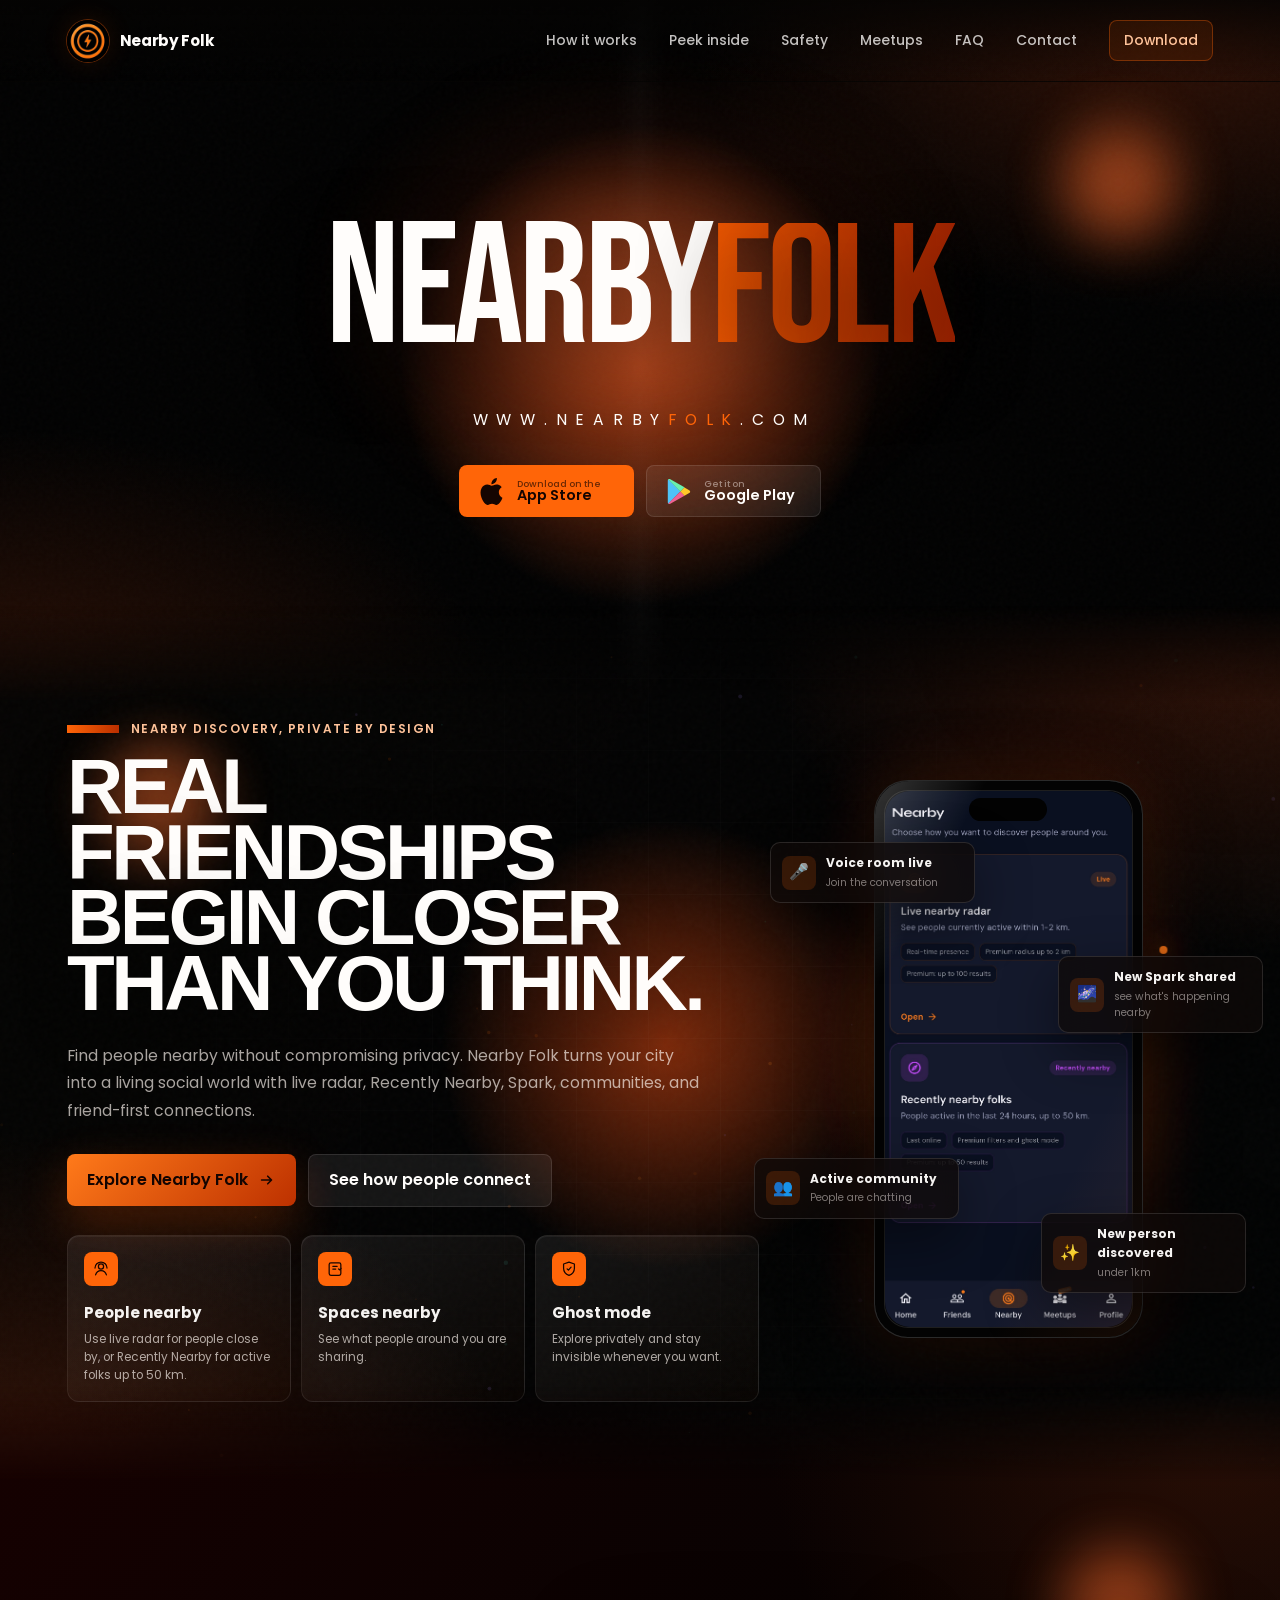
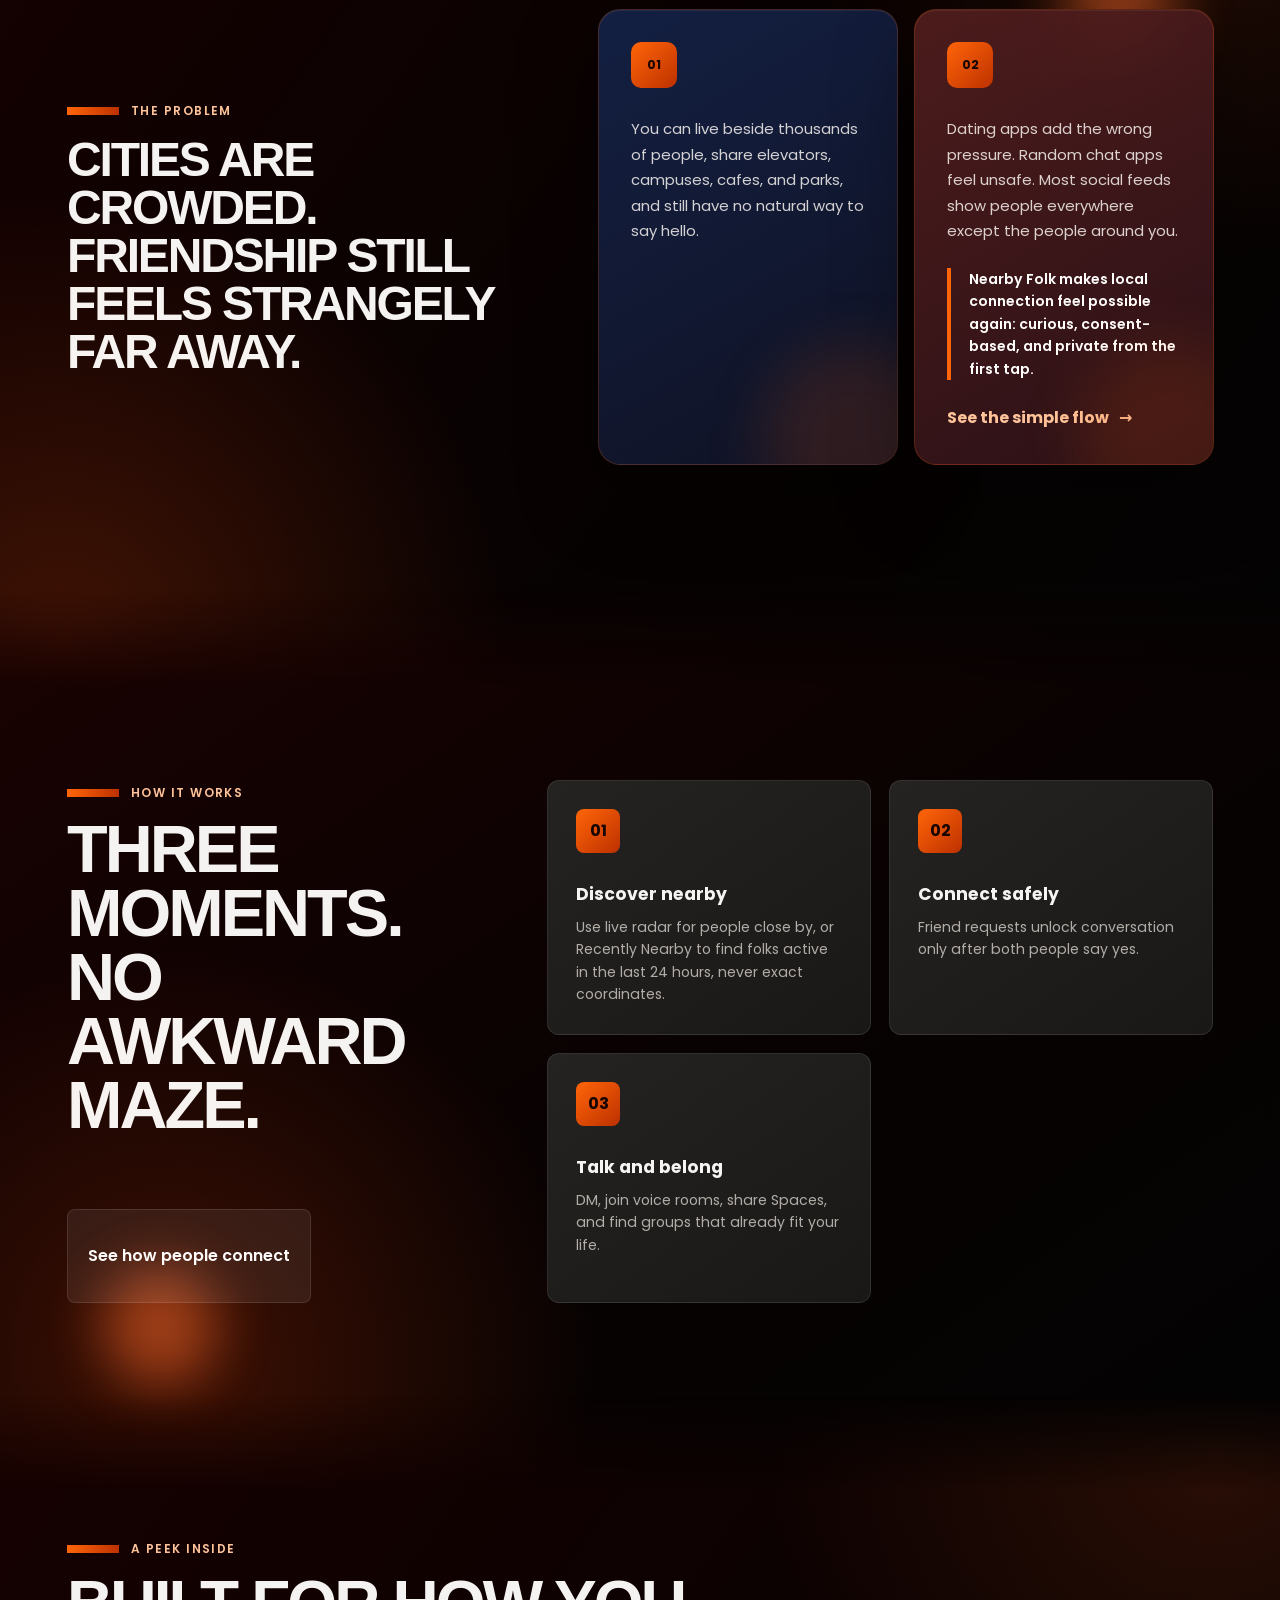
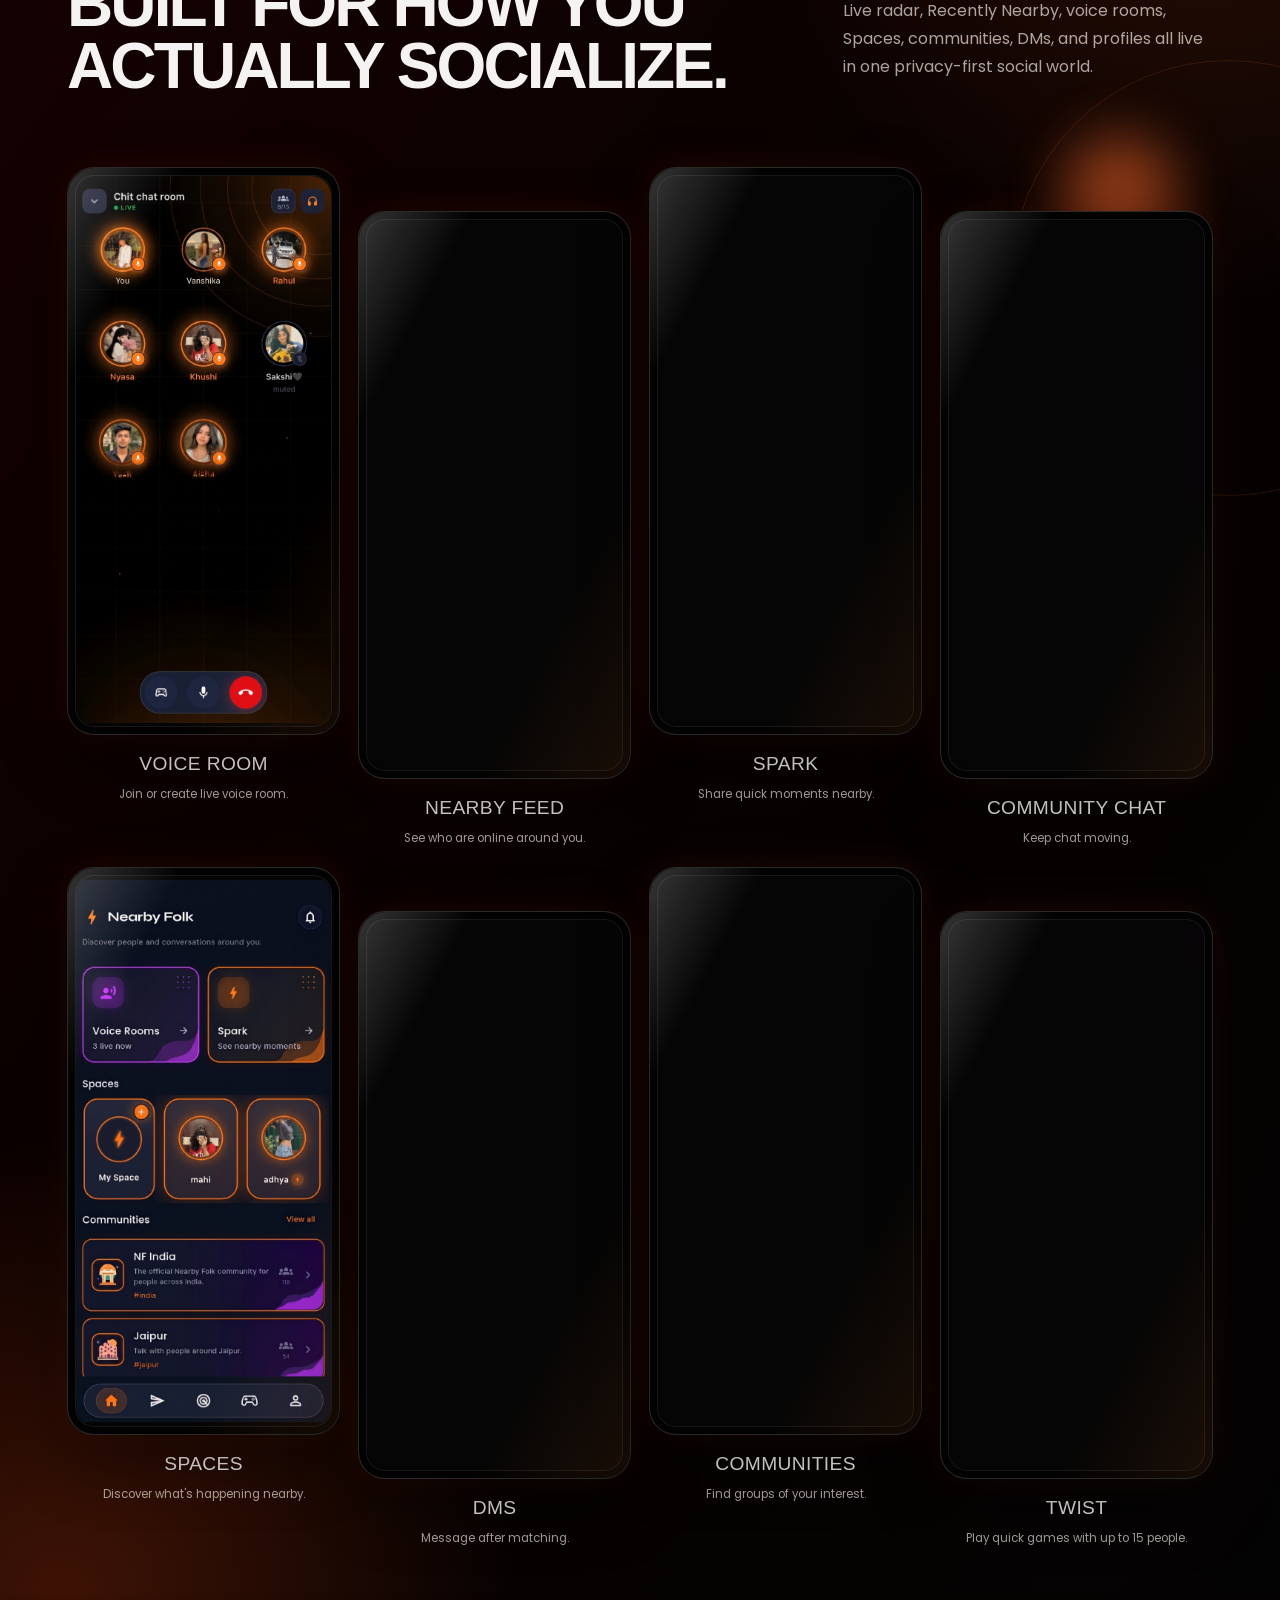
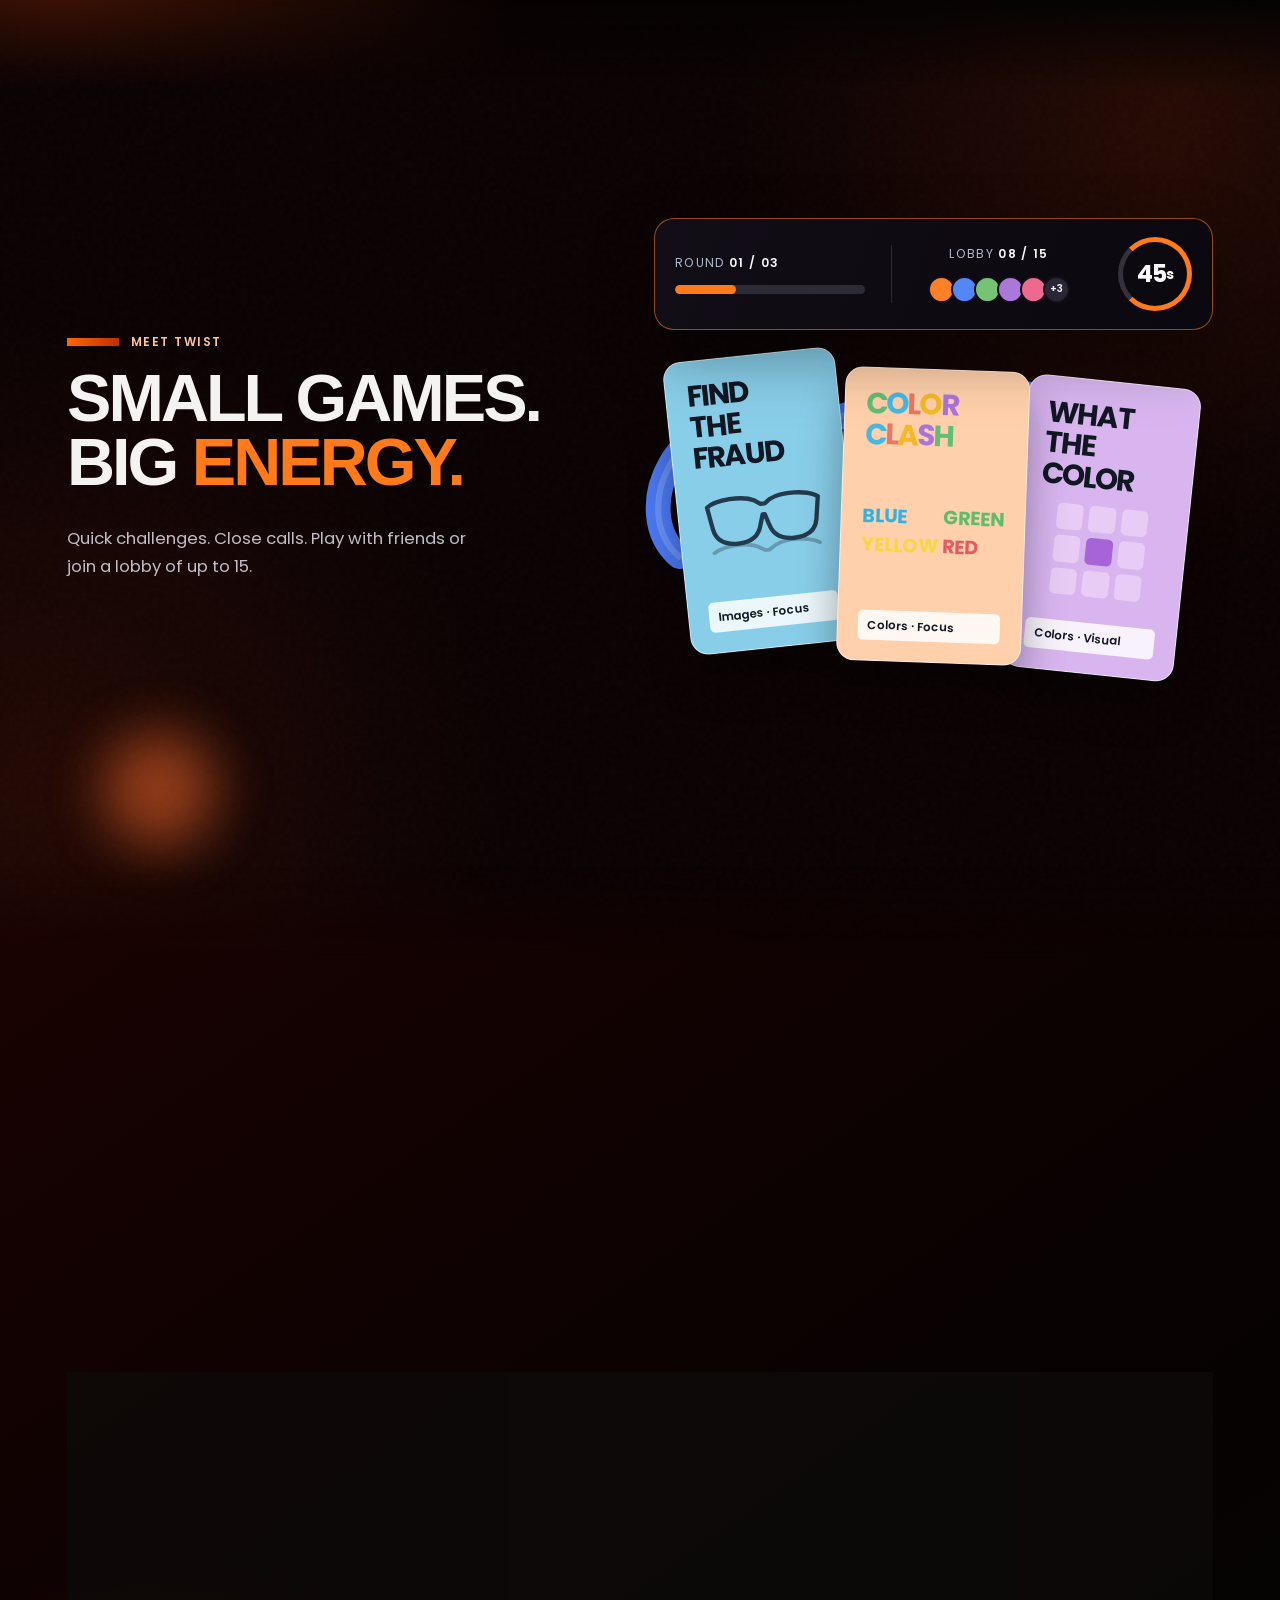
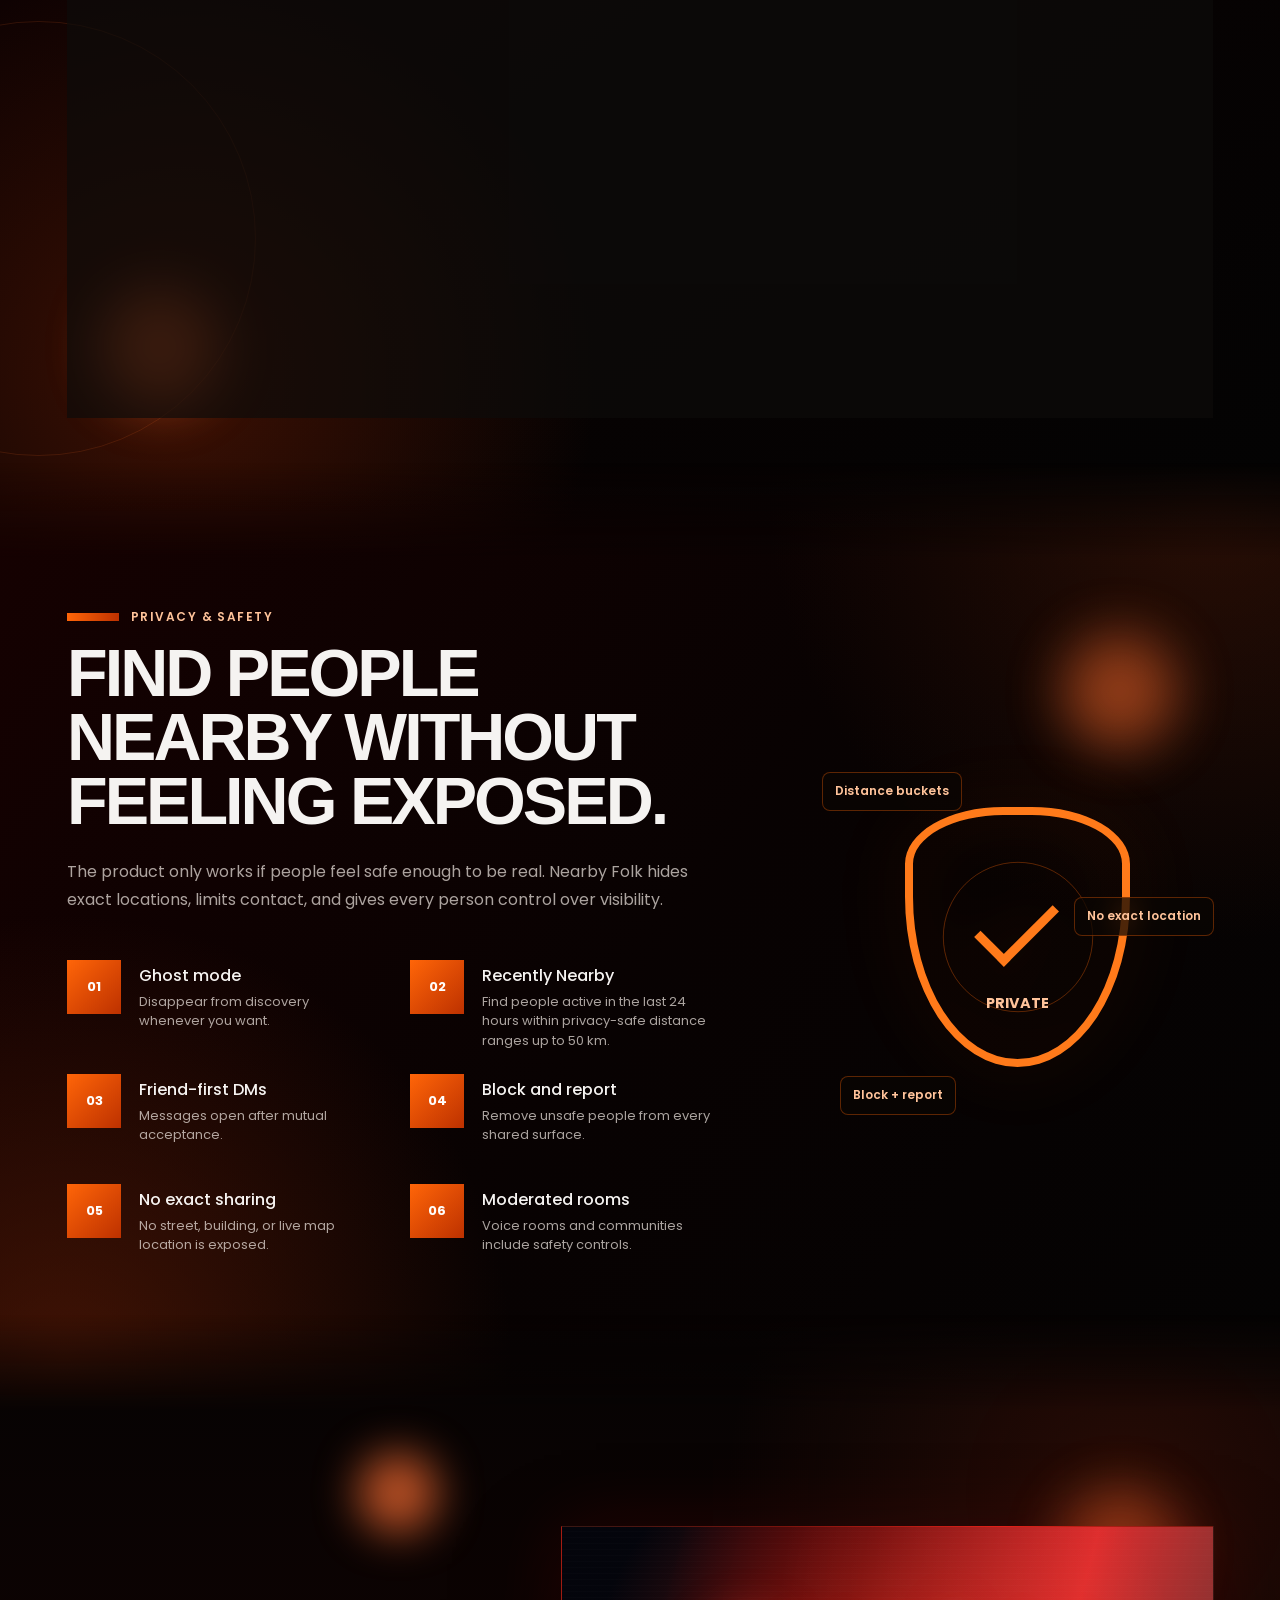
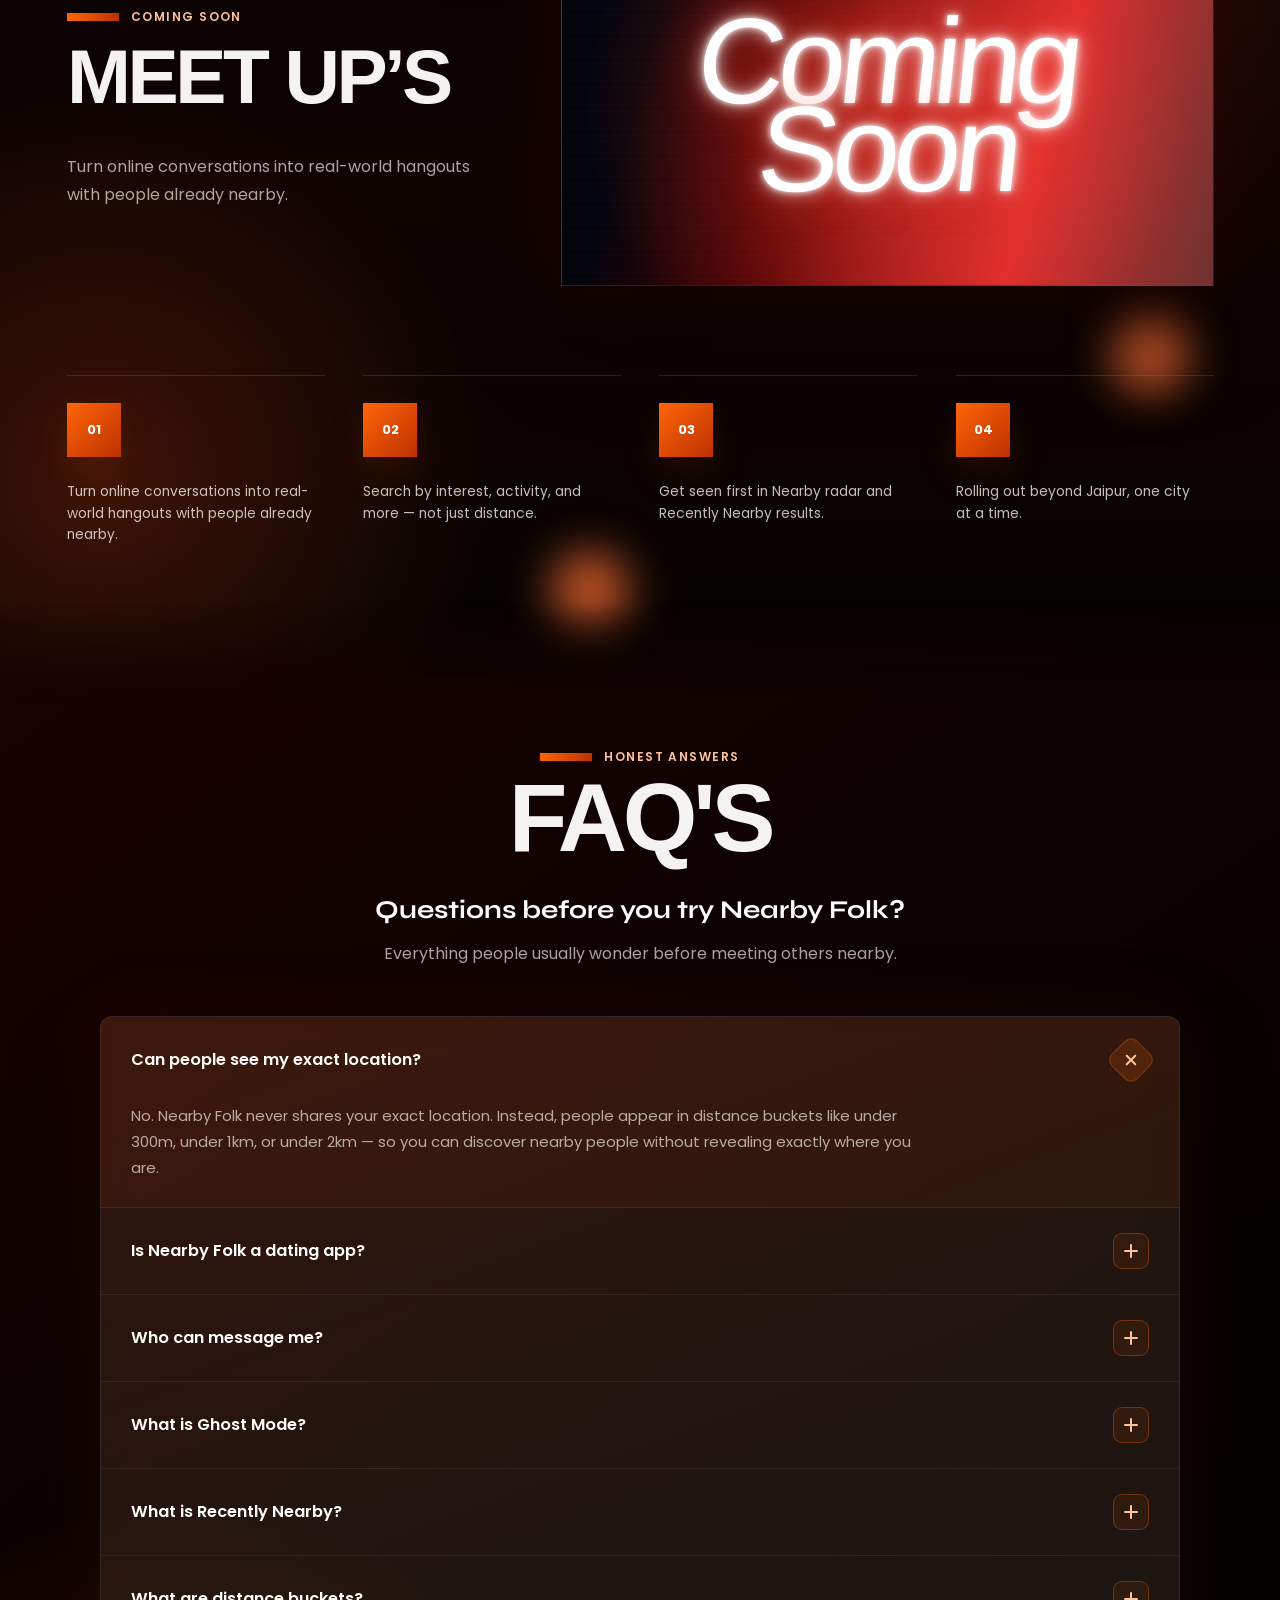
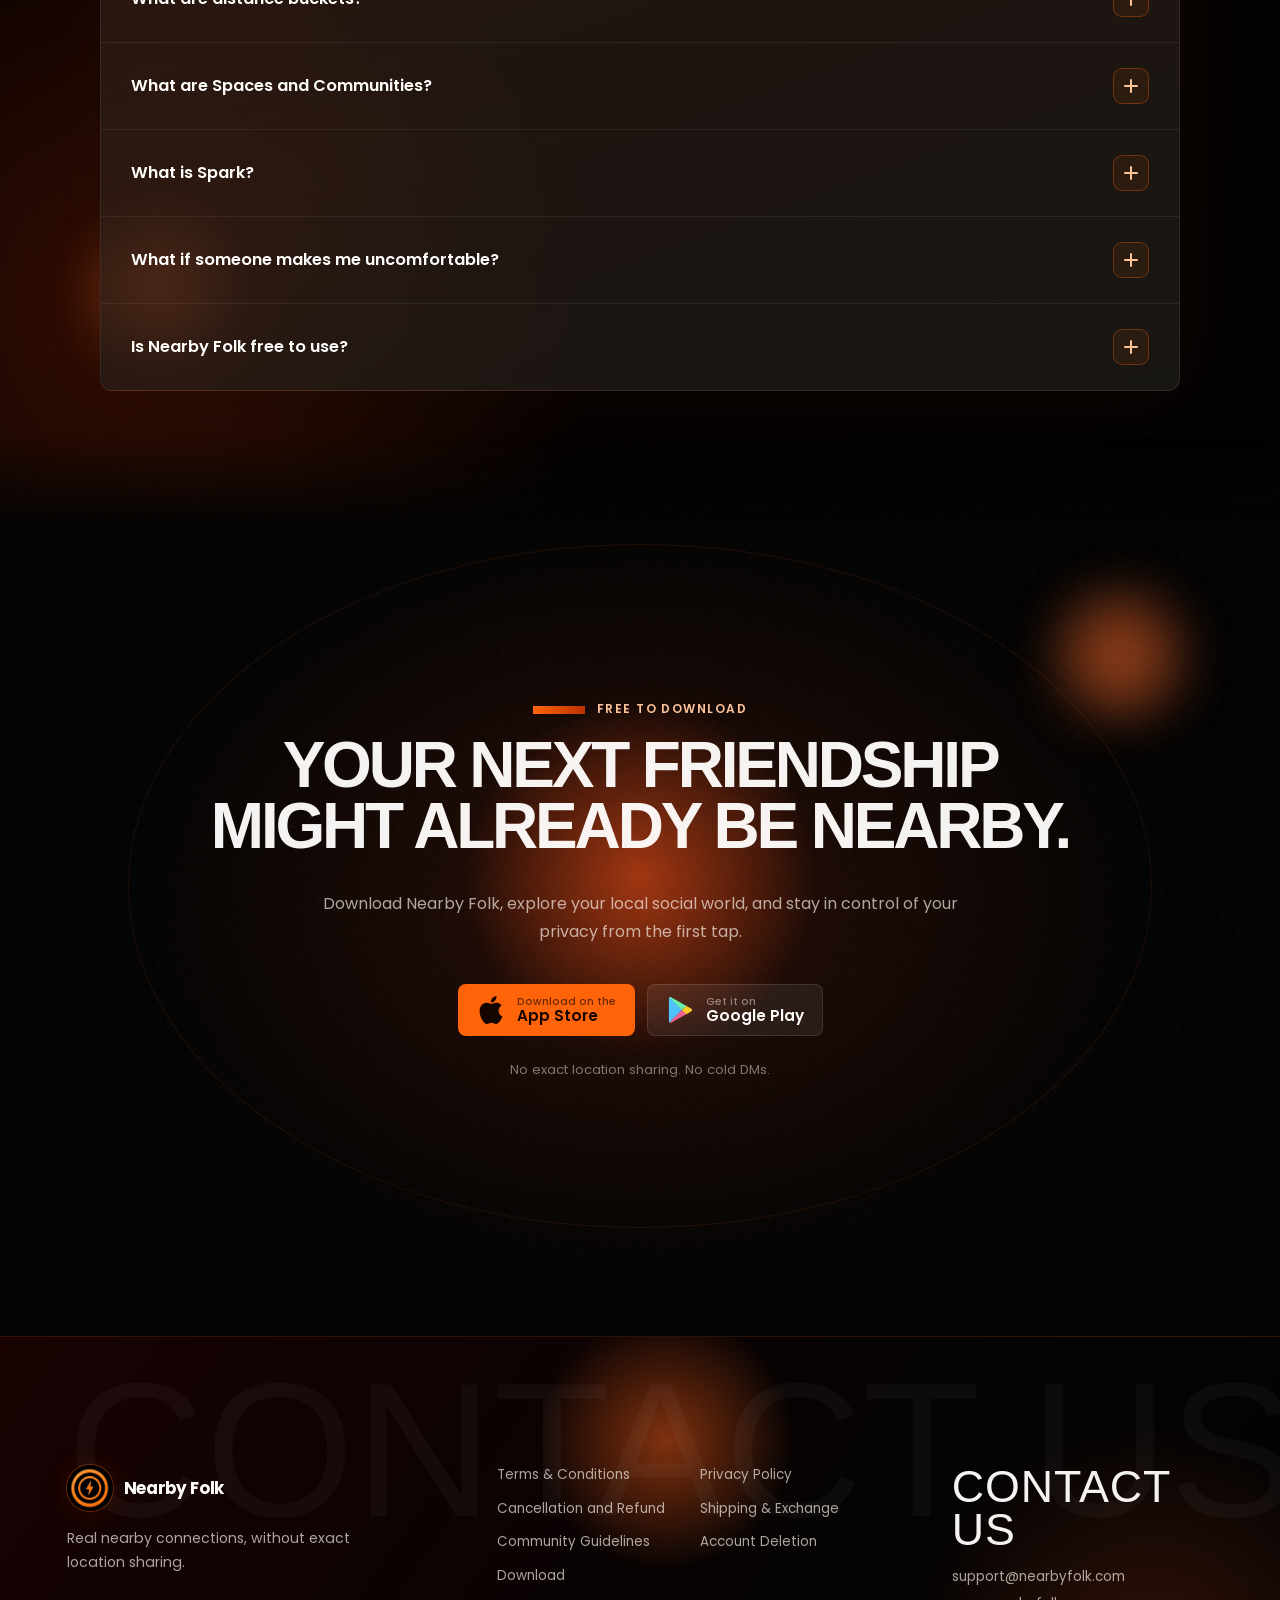
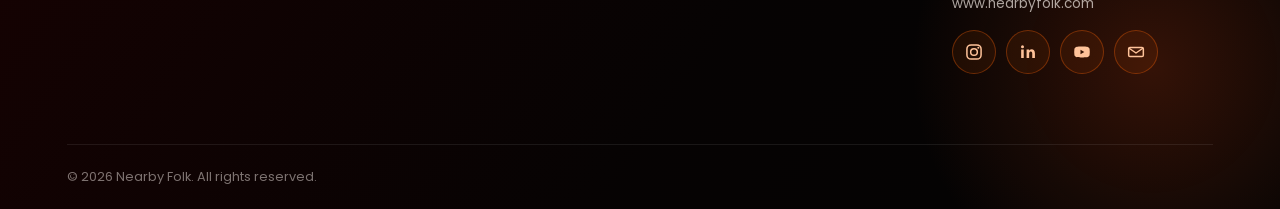
==== index.html @ 05b1a101 "new section of twist" ====
<!DOCTYPE html>
<html lang="en">

<head>
  <meta charset="UTF-8">
  <meta name="viewport" content="width=device-width, initial-scale=1.0">
  <meta name="description"
    content="Nearby Folk helps you find real people nearby without revealing your exact location. Use live radar, Recently Nearby, stories, and communities to connect safely.">
  <link rel="canonical" href="https://nearbyfolk.com/">
  <meta property="og:title" content="Nearby Folk - Find people nearby without compromising privacy">
  <meta property="og:description"
    content="Find people nearby with live radar and Recently Nearby, join local communities, and stay in control of your privacy from the first tap.">
  <meta property="og:type" content="website">
  <meta property="og:url" content="https://nearbyfolk.com/">
  <meta property="og:site_name" content="Nearby Folk">
  <meta property="og:image" content="https://nearbyfolk.com/assets/logo.png?v=20260602b">
  <meta property="og:image:width" content="800">
  <meta property="og:image:height" content="800">
  <meta name="twitter:card" content="summary_large_image">
  <meta name="twitter:image" content="https://nearbyfolk.com/assets/logo.png?v=20260602b">
  <title>Nearby Folk - Find people nearby without compromising privacy</title>
  <link rel="icon" href="/favicon.ico" sizes="any">
  <link rel="icon" type="image/png" sizes="48x48" href="/favicon-48x48.png">
  <link rel="icon" type="image/png" sizes="96x96" href="/favicon-96x96.png">
  <link rel="icon" type="image/png" sizes="192x192" href="/favicon-192x192.png">
  <link rel="icon" type="image/png" sizes="512x512" href="/favicon-512x512.png">
  <link rel="apple-touch-icon" sizes="180x180" href="/apple-touch-icon.png">
  <link rel="preconnect" href="https://fonts.googleapis.com">
  <link rel="preconnect" href="https://fonts.gstatic.com" crossorigin>
  <link href="https://fonts.googleapis.com/css2?family=Bebas+Neue&family=Syne:wght@500;600;700;800&display=swap"
    rel="stylesheet">
  <link rel="preload" href="media/nf-logo.png?v=20260602b" as="image">
  <link rel="stylesheet" href="styles.css?v=20261016-hero-mobile">
  <script type="application/ld+json">
  {
    "@context": "https://schema.org",
    "@type": "Organization",
    "@id": "https://nearbyfolk.com/#organization",
    "name": "Nearby Folk",
    "alternateName": "NearbyFolk",
    "url": "https://nearbyfolk.com/",
    "logo": {
      "@type": "ImageObject",
      "url": "https://nearbyfolk.com/assets/logo.png?v=20260602b",
      "contentUrl": "https://nearbyfolk.com/assets/logo.png?v=20260602b",
      "width": 800,
      "height": 800
    },
    "sameAs": []
  }
  </script>
</head>

<body>
  <a class="skip-link" href="#main">Skip to content</a>

  <nav class="site-nav" aria-label="Primary navigation">
    <a class="brand" href="#intro" aria-label="Nearby Folk home">
      <img src="media/nf-logo.png?v=20260602b" alt="" width="36" height="36" class="brand-mark">
      <span>Nearby Folk</span>
    </a>
    <div class="nav-links" aria-label="Landing page sections">
      <a href="#how">How it works</a>
      <a href="#peek">Peek inside</a>
      <a href="#safety">Safety</a>
      <a href="#meetups">Meetups</a>
      <a href="#proof">FAQ</a>
      <a href="#contact">Contact</a>
      <a href="#download" class="nav-download">Download</a>
    </div>
  </nav>

  <main id="main">
    <section class="brand-intro" id="intro" aria-label="Nearby Folk introduction">
      <div class="grain" aria-hidden="true"></div>
      <div class="intro-glow" aria-hidden="true"></div>
      <div class="brand-intro-inner">
        <div class="brand-wordmark" aria-label="Nearby Folk" data-reveal>
          <span>Nearby</span><span>Folk</span>
        </div>
        <p class="brand-url" data-reveal data-delay="90">WWW.NEARBY<span>FOLK</span>.COM</p>
        <div class="store-actions intro-store-actions" aria-label="Download options" data-reveal data-delay="170">
          <button class="store-button store-primary" type="button" data-coming-soon-trigger
            aria-label="Download Nearby Folk on the App Store">
            <svg viewBox="0 0 256 315" aria-hidden="true">
              <path
                d="M213.803 167.031c.442 47.579 41.739 63.412 42.197 63.614-.349 1.116-6.599 22.563-21.757 44.717-13.104 19.152-26.705 38.234-48.129 38.63-21.052.387-27.821-12.484-51.889-12.484-24.061 0-31.582 12.088-51.51 12.871-20.68.783-36.428-20.711-49.641-39.793-26.999-39.034-47.632-110.3-19.927-158.406 13.763-23.889 38.359-39.017 65.056-39.405 20.307-.387 39.475 13.662 51.889 13.662 12.406 0 35.699-16.896 60.186-14.414 10.251.427 39.026 4.141 57.503 31.187-1.489.922-34.334 20.043-33.977 59.821M174.239 50.199C185.218 36.909 192.608 18.408 190.592 0c-15.826.636-34.962 10.546-46.314 23.828-10.173 11.763-19.082 30.589-16.678 48.633 17.639 1.365 35.66-8.964 46.639-22.262"
                fill="currentColor" />
            </svg>
            <span><small>Download on the</small>App Store</span>
          </button>
          <a class="store-button" href="https://play.google.com/store/apps/details?id=com.nearbyfolk.app"
            target="_blank" rel="noopener noreferrer" aria-label="Get Nearby Folk on Google Play">
            <svg viewBox="0 0 28 28" aria-hidden="true">
              <path d="M3.4 1.4c-.3.3-.5.8-.5 1.5v22.2c0 .7.2 1.2.5 1.5l.1.1L15.9 14v-.3L3.5 1.3l-.1.1Z"
                fill="#4FC3F7" />
              <path d="m20.1 18.4-4.2-4.2v-.3l4.2-4.2.1.1 4.9 2.8c1.4.8 1.4 2.1 0 2.9l-4.9 2.8-.1.1Z" fill="#FFCA28" />
              <path d="M20.2 18.3 15.9 14 3.4 26.5c.5.5 1.2.6 2.1.1l14.7-8.3Z" fill="#F06292" />
              <path d="M20.2 9.7 5.5 1.4c-.9-.5-1.6-.4-2.1.1L15.9 14l4.3-4.3Z" fill="#69F0AE" />
            </svg>
            <span><small>Get it on</small>Google Play</span>
          </a>
        </div>
      </div>
    </section>

    <section class="hero section-black" id="top" aria-labelledby="hero-title">
      <canvas id="ambientCanvas" class="hero-canvas" aria-hidden="true"></canvas>
      <div class="grain" aria-hidden="true"></div>

      <div class="hero-copy" data-reveal>
        <p class="eyebrow"><span></span>Nearby discovery, private by design</p>
        <h1 id="hero-title">Real friendships<br>begin closer<br>than you think.</h1>
        <p class="hero-lede">
          Find people nearby without compromising privacy. Nearby Folk turns your city into a living social world with
          live radar, Recently Nearby, Spark, communities, and friend-first connections.
        </p>

        <div class="hero-actions" aria-label="Primary actions">
          <a class="button button-primary" href="#peek">
            Explore Nearby Folk
            <svg viewBox="0 0 20 20" aria-hidden="true">
              <path d="M4 10h10.2M10.8 5.8 15 10l-4.2 4.2" fill="none" stroke="currentColor" stroke-width="1.8"
                stroke-linecap="round" stroke-linejoin="round" />
            </svg>
          </a>
          <a class="button button-secondary" href="#how">See how people connect</a>
        </div>

        <ul class="trust-row" aria-label="How Nearby Folk works">
          <li>
            <div class="micro-card-icon" aria-hidden="true">
              <svg viewBox="0 0 24 24">
                <path
                  d="M12 12a3.1 3.1 0 1 0 0-6.2 3.1 3.1 0 0 0 0 6.2Zm-6.5 7.1c.8-3 3.3-5.1 6.5-5.1s5.7 2.1 6.5 5.1M4.8 10.8a7.2 7.2 0 0 1 14.4 0"
                  fill="none" stroke="currentColor" stroke-width="1.5" stroke-linecap="round" />
              </svg>
            </div>
            <strong>People nearby</strong>
            <p>Use live radar for people close by, or Recently Nearby for active folks up to 50 km.</p>
          </li>
          <li>
            <div class="micro-card-icon" aria-hidden="true">
              <svg viewBox="0 0 24 24">
                <path
                  d="M7 4.5h10a2 2 0 0 1 2 2v11a2 2 0 0 1-2 2H7a2 2 0 0 1-2-2v-11a2 2 0 0 1 2-2Zm2.4 4.2h5.2M9.4 12h3.4M16.4 12l1.1 1.1 2-2"
                  fill="none" stroke="currentColor" stroke-width="1.5" stroke-linecap="round" stroke-linejoin="round" />
              </svg>
            </div>
            <strong>Spaces nearby</strong>
            <p>See what people around you are sharing.</p>
          </li>
          <li>
            <div class="micro-card-icon" aria-hidden="true">
              <svg viewBox="0 0 24 24">
                <path d="M12 3.7 18.5 6v5c0 4-2.5 7.1-6.5 8.7C8 18.1 5.5 15 5.5 11V6L12 3.7Zm-2.3 8.1 1.6 1.6 3.2-3.6"
                  fill="none" stroke="currentColor" stroke-width="1.5" stroke-linecap="round" stroke-linejoin="round" />
              </svg>
            </div>
            <strong>Ghost mode</strong>
            <p>Explore privately and stay invisible whenever you want.</p>
          </li>
        </ul>
      </div>

      <div class="hero-stage" aria-label="Nearby Folk app preview" data-reveal data-delay="120">
        <div class="radar-field" aria-hidden="true">
          <span class="radar-ring ring-one"></span>
          <span class="radar-ring ring-two"></span>
          <span class="radar-ring ring-three"></span>
          <span class="privacy-pin pin-one"></span>
          <span class="privacy-pin pin-two"></span>
          <span class="privacy-pin pin-three"></span>
          <span class="privacy-pin pin-four"></span>
        </div>

        <div class="activity-card activity-one">
          <span class="activity-icon">&#127908;</span>
          <div><strong>Voice room live</strong><small>Join the conversation</small></div>
        </div>
        <div class="activity-card activity-two">
          <span class="activity-icon">&#127756;</span>
          <div><strong>New Spark shared</strong><small>see what's happening nearby </small></div>
        </div>
        <div class="activity-card activity-three">
          <span class="activity-icon">&#128101;</span>
          <div><strong>Active community</strong><small>People are chatting</small></div>
        </div>
        <div class="activity-card activity-four">
          <span class="activity-icon">&#10024;</span>
          <div><strong>New person discovered</strong><small>under 1km</small></div>
        </div>

        <figure class="phone hero-phone tilt-card">
          <div class="phone-shell">
            <div class="phone-notch hero-island" aria-hidden="true"></div>
            <div class="screen screenshot-screen hero-screenshot-screen">
              <img src="media/hero-nearby-screen.jpg" alt="Nearby Folk nearby discovery app screen" width="1080"
                height="2246" decoding="async">
            </div>
          </div>
          <figcaption class="sr-only">Nearby Folk phone preview showing private live radar and Recently Nearby
            discovery.</figcaption>
        </figure>
      </div>
    </section>

    <section class="problem section-charcoal" id="problem" aria-labelledby="problem-title">
      <div class="section-inner problem-grid">
        <div class="section-kicker" data-reveal>
          <p class="eyebrow"><span></span>The problem</p>
          <h2 id="problem-title">Cities are crowded. Friendship still feels strangely far away.</h2>
        </div>
        <div class="problem-story problem-cards" aria-label="Why local connection feels difficult">
          <article class="problem-card problem-card-primary" data-reveal data-delay="80">
            <span class="problem-card-number" aria-hidden="true">01</span>
            <p>You can live beside thousands of people, share elevators, campuses, cafes, and parks, and still have no
              natural way to say hello.</p>
          </article>
          <article class="problem-card problem-card-secondary" data-reveal data-delay="170">
            <span class="problem-card-number" aria-hidden="true">02</span>
            <p>Dating apps add the wrong pressure. Random chat apps feel unsafe. Most social feeds show people
              everywhere except the people around you.</p>
            <p class="resolution-copy">Nearby Folk makes local connection feel possible again: curious, consent-based,
              and private from the first tap.</p>
            <a class="text-link" href="#how">See the simple flow</a>
          </article>
        </div>
      </div>
    </section>

    <section class="how section-glass" id="how" aria-labelledby="how-title">
      <div class="section-inner">
        <div class="compact-heading" data-reveal>
          <p class="eyebrow centered"><span></span>How it works</p>
          <h2 id="how-title">Three moments. No awkward maze.</h2>
        </div>

        <ol class="flow-list" data-reveal data-delay="80">
          <li>
            <span class="flow-icon">01</span>
            <div><strong>Discover nearby</strong>
              <p>Use live radar for people close by, or Recently Nearby to find folks active in the last 24 hours, never
                exact coordinates.</p>
            </div>
          </li>
          <li>
            <span class="flow-arrow" aria-hidden="true"></span>
            <span class="flow-icon">02</span>
            <div><strong>Connect safely</strong>
              <p>Friend requests unlock conversation only after both people say yes.</p>
            </div>
          </li>
          <li>
            <span class="flow-arrow" aria-hidden="true"></span>
            <span class="flow-icon">03</span>
            <div><strong>Talk and belong</strong>
              <p>DM, join voice rooms, share Spaces, and find groups that already fit your life.</p>
            </div>
          </li>
        </ol>

        <div class="section-cta" data-reveal data-delay="160">
          <a class="button button-secondary" href="#peek">See how people connect</a>
        </div>
      </div>
    </section>

    <section class="peek section-black" id="peek" aria-labelledby="peek-title">
      <div class="section-inner">
        <div class="split-heading" data-reveal>
          <div>
            <p class="eyebrow"><span></span>A Peek Inside</p>
            <h2 id="peek-title">Built for how you actually socialize.</h2>
          </div>
          <p>Live radar, Recently Nearby, voice rooms, Spaces, communities, DMs, and profiles all live in one
            privacy-first social world.</p>
        </div>

        <div class="phone-gallery" aria-label="Nearby Folk product screens">
          <figure class="phone showcase-phone voice-room-phone tilt-card" data-reveal>
            <div class="phone-shell">
              <div class="screen screenshot-screen">
                <img src="media/peek-voice-room.png" alt="Nearby Folk live voice room with participant grid and call controls" width="1375" height="2945"
                  loading="lazy" decoding="async">
              </div>
            </div>
            <figcaption><strong>Voice room</strong><span>Join or create live voice room.</span></figcaption>
          </figure>

          <figure class="phone showcase-phone nearby-feed-phone tilt-card" data-reveal data-delay="80">
            <div class="phone-shell">
              <div class="screen screenshot-screen">
                <img src="media/peek-nearby-feed-fitted.png" alt="Nearby Folk nearby feed app screen" width="914"
                  height="1918" loading="lazy" decoding="async">
              </div>
            </div>
            <figcaption><strong>Nearby Feed</strong><span>See who are online around you.</span></figcaption>
          </figure>

          <figure class="phone showcase-phone spark-phone tilt-card" data-reveal data-delay="160">
            <div class="phone-shell">
              <div class="screen screenshot-screen">
                <img src="media/peek-spark.png" alt="Nearby Folk Spark screen showing quick moments nearby" width="1080"
                  height="2271" loading="lazy" decoding="async">
              </div>
            </div>
            <figcaption><strong>Spark</strong><span>Share quick moments nearby.</span></figcaption>
          </figure>

          <figure class="phone showcase-phone tilt-card" data-reveal data-delay="240">
            <div class="phone-shell">
              <div class="screen screenshot-screen">
                <img src="media/peek-community-chat.jpg" alt="Nearby Folk community chat app screen" width="1080"
                  height="2243" loading="lazy" decoding="async">
              </div>
            </div>
            <figcaption><strong>Community Chat</strong><span>Keep chat moving.</span></figcaption>
          </figure>

          <figure class="phone showcase-phone spaces-phone tilt-card" data-reveal data-delay="320">
            <div class="phone-shell">
              <div class="screen screenshot-screen">
                <img src="media/peek-spaces.png" alt="Nearby Folk home screen with Spaces and Communities" width="1376" height="2925"
                  loading="lazy" decoding="async">
              </div>
            </div>
            <figcaption><strong>Spaces</strong><span>Discover what's happening nearby.</span></figcaption>
          </figure>

          <figure class="phone showcase-phone tilt-card" data-reveal data-delay="400">
            <div class="phone-shell">
              <div class="screen screenshot-screen">
                <img src="media/peek-dms.jpg" alt="Nearby Folk DMs app screen" width="1080" height="2238" loading="lazy"
                  decoding="async">
              </div>
            </div>
            <figcaption><strong>DMs</strong><span>Message after matching.</span></figcaption>
          </figure>

          <figure class="phone showcase-phone tilt-card" data-reveal data-delay="480">
            <div class="phone-shell">
              <div class="screen screenshot-screen">
                <img src="media/peek-communities.png" alt="Nearby Folk communities app screen" width="1080"
                  height="2240" loading="lazy" decoding="async">
              </div>
            </div>
            <figcaption><strong>Communities</strong><span>Find groups of your interest.</span></figcaption>
          </figure>

          <figure class="phone showcase-phone twist-phone tilt-card" data-reveal data-delay="560">
            <div class="phone-shell">
              <div class="screen screenshot-screen">
                <img src="media/peek-twist.png" alt="Twist game screen with mini-game cards, a 15-player lobby, and weekly scores" width="1080"
                  height="2278" loading="lazy" decoding="async">
              </div>
            </div>
            <figcaption><strong>Twist</strong><span>Play quick games with up to 15 people.</span></figcaption>
          </figure>
        </div>
      </div>
    </section>

    <section class="twist section-black" id="twist" aria-labelledby="twist-title">
      <div class="grain" aria-hidden="true"></div>
      <div class="section-inner twist-inner">
        <div class="twist-main">
          <div class="twist-copy" data-reveal>
            <p class="eyebrow"><span></span>Meet Twist</p>
            <h2 id="twist-title">Small games.<br>Big <em>energy.</em></h2>
            <p class="twist-lede">Quick challenges. Close calls. Play with friends or join a lobby of up to 15.</p>
          </div>

          <div class="twist-showcase" data-reveal data-delay="100">
            <div class="twist-round" aria-label="Example round: round one of three, eight of fifteen lobby places filled, forty-five second timer">
              <div class="twist-round-progress">
                <span>Round <strong>01 / 03</strong></span>
                <span class="twist-progress-track" aria-hidden="true"><span></span></span>
              </div>
              <div class="twist-lobby">
                <span>Lobby <strong>08 / 15</strong></span>
                <span class="twist-players" aria-hidden="true">
                  <i></i><i></i><i></i><i></i><i></i><b>+3</b>
                </span>
              </div>
              <div class="twist-timer" aria-label="45 seconds">45<span>s</span></div>
            </div>

            <div class="twist-games-heading">
              <span>Pick your challenge</span>
              <small>Swipe to explore</small>
            </div>

            <div class="twist-art">
              <svg class="twist-ribbon" viewBox="0 0 900 520" fill="none" aria-hidden="true" focusable="false">
                <path d="M76 351C-8 279 73 99 220 136c108 28 39 175-19 159-55-15 25-158 185-181 154-22 126 119 77 149-66 40-104-78-11-133 97-56 217-60 275 2 62 66 6 177-81 177-88 0-104-103-28-123 93-24 209 103 120 184-86 78-225 31-282-15" stroke="#4c7af4" stroke-width="40" stroke-linecap="round" stroke-linejoin="round"/>
                <path d="M76 351C-8 279 73 99 220 136c108 28 39 175-19 159-55-15 25-158 185-181 154-22 126 119 77 149-66 40-104-78-11-133 97-56 217-60 275 2 62 66 6 177-81 177-88 0-104-103-28-123 93-24 209 103 120 184-86 78-225 31-282-15" stroke="#8fb3ff" stroke-opacity=".42" stroke-width="10" stroke-linecap="round" stroke-linejoin="round"/>
              </svg>

              <div class="twist-card-track" id="twist-card-track" tabindex="0" aria-label="Twist mini games">
                <article class="twist-game twist-game-fraud" id="twist-game-1">
                  <h3>Find<br>the<br>Fraud</h3>
                  <svg class="twist-glasses" viewBox="0 0 240 146" fill="none" aria-hidden="true" focusable="false">
                    <path d="M17 33c18-13 66-16 89-4l10 7h8l10-7c23-12 71-9 89 4l-7 42c-4 21-19 30-44 30-24 0-39-10-44-30l-6-19h-4l-6 19c-5 20-20 30-44 30-25 0-40-9-44-30l-7-42Z" stroke="currentColor" stroke-width="8" stroke-linejoin="round"/>
                    <path d="M22 118c20-12 61-14 81-4l13 8h8l13-8c20-10 61-8 81 4" stroke="currentColor" stroke-width="7" stroke-linecap="round" opacity=".35"/>
                  </svg>
                  <span class="twist-game-tag">Images · Focus</span>
                </article>

                <article class="twist-game twist-game-clash" id="twist-game-2">
                  <h3><span>C</span><span>o</span><span>l</span><span>o</span><span>r</span><br><span>C</span><span>l</span><span>a</span><span>s</span><span>h</span></h3>
                  <div class="twist-color-words" aria-hidden="true">
                    <span>Blue</span><span>Green</span><span>Yellow</span><span>Red</span>
                  </div>
                  <span class="twist-game-tag">Colors · Focus</span>
                </article>

                <article class="twist-game twist-game-color" id="twist-game-3">
                  <h3>What<br>the<br>Color</h3>
                  <div class="twist-color-grid" aria-hidden="true">
                    <i></i><i></i><i></i><i></i><i></i><i></i><i></i><i></i><i></i>
                  </div>
                  <span class="twist-game-tag">Colors · Visual</span>
                </article>
              </div>
            </div>

            <div class="twist-carousel-controls" aria-label="Choose a game card">
              <button class="is-active" type="button" aria-label="Show Find the Fraud" aria-pressed="true" data-twist-card="0"></button>
              <button type="button" aria-label="Show Color Clash" aria-pressed="false" data-twist-card="1"></button>
              <button type="button" aria-label="Show What the Color" aria-pressed="false" data-twist-card="2"></button>
            </div>
            <p class="twist-swipe-hint">Swipe to explore</p>
          </div>
        </div>

        <ul class="twist-more-games" aria-label="More Twist mini games" data-reveal>
          <li>Chill Math</li>
          <li>Same or Not</li>
          <li>Pick Pack</li>
          <li>Number Finder</li>
        </ul>
      </div>
    </section>

    <section class="safety section-safety" id="safety" aria-labelledby="safety-title">
      <div class="section-inner safety-layout">
        <div class="safety-visual" data-reveal aria-hidden="true">
          <div class="shield">
            <span></span>
            <b>Private</b>
          </div>
          <div class="shield-ring ring-a"></div>
          <div class="shield-ring ring-b"></div>
          <div class="shield-note note-a">Distance buckets</div>
          <div class="shield-note note-b">No exact location</div>
          <div class="shield-note note-c">Block + report</div>
        </div>

        <div class="safety-copy" data-reveal data-delay="100">
          <p class="eyebrow"><span></span>Privacy &amp; safety</p>
          <h2 id="safety-title">Find people nearby without feeling exposed.</h2>
          <p class="section-lede">The product only works if people feel safe enough to be real. Nearby Folk hides exact
            locations, limits contact, and gives every person control over visibility.</p>

          <div class="safety-grid">
            <article><strong>Ghost mode</strong>
              <p>Disappear from discovery whenever you want.</p>
            </article>
            <article><strong>Recently Nearby</strong>
              <p>Find people active in the last 24 hours within privacy-safe distance ranges up to 50 km.</p>
            </article>
            <article><strong>Friend-first DMs</strong>
              <p>Messages open after mutual acceptance.</p>
            </article>
            <article><strong>Block and report</strong>
              <p>Remove unsafe people from every shared surface.</p>
            </article>
            <article><strong>No exact sharing</strong>
              <p>No street, building, or live map location is exposed.</p>
            </article>
            <article><strong>Moderated rooms</strong>
              <p>Voice rooms and communities include safety controls.</p>
            </article>
          </div>
        </div>
      </div>
    </section>

    <section class="features section-charcoal" id="features" aria-labelledby="features-title">
      <div class="section-inner">
        <div class="split-heading" data-reveal>
          <div>
            <p class="eyebrow"><span></span>Features that create outcomes</p>
            <h2 id="features-title">Everything nudges people toward safer, warmer connection.</h2>
          </div>
          <a class="button button-secondary" href="#download">Download Nearby Folk</a>
        </div>

        <div class="feature-grid">
          <article class="feature-card" data-reveal>
            <span class="feature-icon">01</span>
            <h3>Meet locals without giving away your location.</h3>
            <p>Live radar and Recently Nearby use privacy-preserving ranges so curiosity never becomes exposure.</p>
          </article>
          <article class="feature-card" data-reveal data-delay="60">
            <span class="feature-icon">02</span>
            <h3>Join live conversations with people who share your interests.</h3>
            <p>Voice rooms turn passive browsing into low-pressure, real-time conversation.</p>
          </article>
          <article class="feature-card" data-reveal data-delay="120">
            <span class="feature-icon">03</span>
            <h3>See your neighborhood through nearby Spark.</h3>
            <p>Short-lived updates help people share moments without building another permanent feed.</p>
          </article>
          <article class="feature-card" data-reveal data-delay="180">
            <span class="feature-icon">04</span>
            <h3>Find communities that already match your daily life.</h3>
            <p>Study groups, runners, creators, foodies, gamers, and local circles make belonging easier to start.</p>
          </article>
          <article class="feature-card" data-reveal data-delay="240">
            <span class="feature-icon">05</span>
            <h3>Message only when both people are comfortable.</h3>
            <p>Friend requests create a shared yes before private conversation begins.</p>
          </article>
          <article class="feature-card" data-reveal data-delay="300">
            <span class="feature-icon">06</span>
            <h3>Control your visibility with Ghost Mode.</h3>
            <p>Ghost Mode lets you disable your visibility in nearby discovery, so you control when you
              participate locally.</p>
          </article>
        </div>
      </div>
    </section>

    <section class="meetups" id="meetups" aria-labelledby="meetups-title">
      <div class="meetups-ambient" aria-hidden="true">
        <span></span><span></span><span></span>
      </div>
      <div class="section-inner meetups-inner">
        <div class="meetups-lead" data-reveal>
          <p class="eyebrow"><span></span>Coming soon</p>
          <h2 id="meetups-title">Meet Up’s</h2>
          <p>Turn online conversations into real-world hangouts with people already nearby.</p>
        </div>

        <div class="meetups-sign" aria-label="Meetups coming soon" data-reveal data-delay="120">
          <span>Coming</span>
          <span>Soon</span>
        </div>

        <ol class="meetup-steps" aria-label="Meetups rollout details">
          <li>
            <span class="meetup-step-number">01</span>
            <p>Turn online conversations into real-world hangouts with people already nearby.</p>
          </li>
          <li>
            <span class="meetup-step-number">02</span>
            <p>Search by interest, activity, and more &mdash; not just distance.</p>
          </li>
          <li>
            <span class="meetup-step-number">03</span>
            <p>Get seen first in Nearby radar and Recently Nearby results.</p>
          </li>
          <li>
            <span class="meetup-step-number">04</span>
            <p>Rolling out beyond Jaipur, one city at a time.</p>
          </li>
        </ol>
      </div>
    </section>

    <section class="proof section-proof" id="proof" aria-labelledby="proof-title">
      <div class="section-inner">
        <div class="compact-heading" data-reveal>
          <p class="eyebrow centered"><span></span>Honest answers</p>
          <h2 id="proof-title">FAQ's</h2>
          <p class="proof-question">Questions before you try Nearby Folk?</p>
          <p class="section-lede centered-text">Everything people usually wonder before meeting others nearby.</p>
        </div>

        <div class="faq-list" data-faq data-reveal data-delay="80">
          <article class="faq-item is-open">
            <h3>
              <button class="faq-trigger" type="button" aria-expanded="true" aria-controls="faq-location">
                <span>Can people see my exact location?</span>
                <span class="faq-icon" aria-hidden="true"></span>
              </button>
            </h3>
            <div class="faq-panel" id="faq-location">
              <div>
                <p>No. Nearby Folk never shares your exact location. Instead, people appear in distance buckets like
                  under 300m, under 1km, or under 2km &mdash; so you can discover nearby people without revealing
                  exactly where you are.</p>
              </div>
            </div>
          </article>

          <article class="faq-item">
            <h3>
              <button class="faq-trigger" type="button" aria-expanded="false" aria-controls="faq-dating">
                <span>Is Nearby Folk a dating app?</span>
                <span class="faq-icon" aria-hidden="true"></span>
              </button>
            </h3>
            <div class="faq-panel" id="faq-dating">
              <div>
                <p>No. Nearby Folk is built for friendships, communities, and real local connections &mdash; not endless
                  swiping. The goal is helping people feel more connected to where they live.</p>
              </div>
            </div>
          </article>

          <article class="faq-item">
            <h3>
              <button class="faq-trigger" type="button" aria-expanded="false" aria-controls="faq-messaging">
                <span>Who can message me?</span>
                <span class="faq-icon" aria-hidden="true"></span>
              </button>
            </h3>
            <div class="faq-panel" id="faq-messaging">
              <div>
                <p>Messaging is designed to feel safe and intentional. You stay in control of who you interact with, and
                  Nearby Folk avoids the pressure of random spam conversations.</p>
              </div>
            </div>
          </article>

          <article class="faq-item">
            <h3>
              <button class="faq-trigger" type="button" aria-expanded="false" aria-controls="faq-ghost-mode">
                <span>What is Ghost Mode?</span>
                <span class="faq-icon" aria-hidden="true"></span>
              </button>
            </h3>
            <div class="faq-panel" id="faq-ghost-mode">
              <div>
                <p>Ghost Mode lets you explore privately whenever you want. You can browse without appearing visible to
                  nearby people until you're comfortable.</p>
              </div>
            </div>
          </article>

          <article class="faq-item">
            <h3>
              <button class="faq-trigger" type="button" aria-expanded="false" aria-controls="faq-recently-nearby">
                <span>What is Recently Nearby?</span>
                <span class="faq-icon" aria-hidden="true"></span>
              </button>
            </h3>
            <div class="faq-panel" id="faq-recently-nearby">
              <div>
                <p>Recently Nearby shows people who were active in the last 24 hours within broad ranges up to 50 km. It
                  uses last online time and distance buckets, never exact coordinates, and old entries expire
                  automatically.</p>
              </div>
            </div>
          </article>

          <article class="faq-item">
            <h3>
              <button class="faq-trigger" type="button" aria-expanded="false" aria-controls="faq-distance">
                <span>What are distance buckets?</span>
                <span class="faq-icon" aria-hidden="true"></span>
              </button>
            </h3>
            <div class="faq-panel" id="faq-distance">
              <div>
                <p>Instead of showing exact locations, Nearby Folk groups people into simple ranges like under 300m,
                  under 1km, and under 2km to make nearby discovery feel safer and more comfortable.</p>
              </div>
            </div>
          </article>

          <article class="faq-item">
            <h3>
              <button class="faq-trigger" type="button" aria-expanded="false" aria-controls="faq-stories">
                <span>What are Spaces and Communities?</span>
                <span class="faq-icon" aria-hidden="true"></span>
              </button>
            </h3>
            <div class="faq-panel" id="faq-stories">
              <div>
                <p>Spaces help you see what people around you are sharing, while Communities help you meet people
                  through shared interests, hobbies.</p>
              </div>
            </div>
          </article>

          <article class="faq-item">
            <h3>
              <button class="faq-trigger" type="button" aria-expanded="false" aria-controls="faq-spark">
                <span>What is Spark?</span>
                <span class="faq-icon" aria-hidden="true"></span>
              </button>
            </h3>
            <div class="faq-panel" id="faq-spark">
              <div>
                <p>Spark shows quick moments from people around you &mdash; ordered by distance, not likes or
                  algorithms. The closer someone is, the earlier you see their Spark, so what's happening right next to
                  you always comes first.</p>
              </div>
            </div>
          </article>

          <article class="faq-item">
            <h3>
              <button class="faq-trigger" type="button" aria-expanded="false" aria-controls="faq-comfort">
                <span>What if someone makes me uncomfortable?</span>
                <span class="faq-icon" aria-hidden="true"></span>
              </button>
            </h3>
            <div class="faq-panel" id="faq-comfort">
              <div>
                <p>You can block, report, and control interactions. Nearby Folk is designed to prioritize comfort,
                  privacy, and respectful connections.</p>
              </div>
            </div>
          </article>

          <article class="faq-item">
            <h3>
              <button class="faq-trigger" type="button" aria-expanded="false" aria-controls="faq-free">
                <span>Is Nearby Folk free to use?</span>
                <span class="faq-icon" aria-hidden="true"></span>
              </button>
            </h3>
            <div class="faq-panel" id="faq-free">
              <div>
                <p>Yes &mdash; core Nearby Folk features are free to use.</p>
              </div>
            </div>
          </article>
        </div>
      </div>
    </section>

    <section class="final-cta section-black" id="download" aria-labelledby="download-title">
      <div class="grain" aria-hidden="true"></div>
      <div class="section-inner final-inner" data-reveal>
        <p class="eyebrow centered"><span></span>Free to download</p>
        <h2 id="download-title">Your next friendship might already be nearby.</h2>
        <p class="final-copy">Download Nearby Folk, explore your local social world, and stay in control of your privacy
          from the first tap.</p>

        <div class="store-actions" aria-label="Download options">
          <button class="store-button store-primary" type="button" data-coming-soon-trigger
            aria-label="Download Nearby Folk on the App Store">
            <svg viewBox="0 0 256 315" aria-hidden="true">
              <path
                d="M213.803 167.031c.442 47.579 41.739 63.412 42.197 63.614-.349 1.116-6.599 22.563-21.757 44.717-13.104 19.152-26.705 38.234-48.129 38.63-21.052.387-27.821-12.484-51.889-12.484-24.061 0-31.582 12.088-51.51 12.871-20.68.783-36.428-20.711-49.641-39.793-26.999-39.034-47.632-110.3-19.927-158.406 13.763-23.889 38.359-39.017 65.056-39.405 20.307-.387 39.475 13.662 51.889 13.662 12.406 0 35.699-16.896 60.186-14.414 10.251.427 39.026 4.141 57.503 31.187-1.489.922-34.334 20.043-33.977 59.821M174.239 50.199C185.218 36.909 192.608 18.408 190.592 0c-15.826.636-34.962 10.546-46.314 23.828-10.173 11.763-19.082 30.589-16.678 48.633 17.639 1.365 35.66-8.964 46.639-22.262"
                fill="currentColor" />
            </svg>
            <span><small>Download on the</small>App Store</span>
          </button>
          <a class="store-button" href="https://play.google.com/store/apps/details?id=com.nearbyfolk.app"
            target="_blank" rel="noopener noreferrer" aria-label="Get Nearby Folk on Google Play">
            <svg viewBox="0 0 28 28" aria-hidden="true">
              <path d="M3.4 1.4c-.3.3-.5.8-.5 1.5v22.2c0 .7.2 1.2.5 1.5l.1.1L15.9 14v-.3L3.5 1.3l-.1.1Z"
                fill="#4FC3F7" />
              <path d="m20.1 18.4-4.2-4.2v-.3l4.2-4.2.1.1 4.9 2.8c1.4.8 1.4 2.1 0 2.9l-4.9 2.8-.1.1Z" fill="#FFCA28" />
              <path d="M20.2 18.3 15.9 14 3.4 26.5c.5.5 1.2.6 2.1.1l14.7-8.3Z" fill="#F06292" />
              <path d="M20.2 9.7 5.5 1.4c-.9-.5-1.6-.4-2.1.1L15.9 14l4.3-4.3Z" fill="#69F0AE" />
            </svg>
            <span><small>Get it on</small>Google Play</span>
          </a>
        </div>

        <p class="microcopy">No exact location sharing. No cold DMs.</p>
      </div>
    </section>
  </main>

  <footer class="site-footer" id="contact">
    <div class="footer-main">
      <div class="footer-brand-block">
        <a class="brand footer-brand" href="#intro" aria-label="Nearby Folk home">
          <img src="media/nf-logo.png?v=20260602b" alt="" width="40" height="40" loading="lazy" class="brand-mark">
          <span>Nearby Folk</span>
        </a>
        <p class="footer-tagline">Real nearby connections, without exact location sharing.</p>
      </div>

      <nav class="footer-links" aria-label="Footer navigation">
        <a href="/terms">Terms &amp; Conditions</a>
        <a href="/privacy-policy">Privacy Policy</a>
        <a href="/cancellation-return">Cancellation and Refund</a>
        <a href="/shipping-exchange">Shipping &amp; Exchange</a>
        <a href="/community-guidelines">Community Guidelines</a>
        <a href="/account-deletion">Account Deletion</a>
        <a href="#download">Download</a>
      </nav>

      <div class="footer-contact">
        <h2>Contact Us</h2>
        <div class="contact-details">
          <a href="mailto:support@nearbyfolk.com">support@nearbyfolk.com</a>
          <a href="https://nearbyfolk.com/">www.nearbyfolk.com</a>
        </div>
        <div class="footer-social" aria-label="Contact and social links">
          <a class="footer-social-link"
            href="https://www.instagram.com/nearbyfolk/?utm_source=ig_web_button_share_sheet" target="_blank"
            rel="noopener noreferrer" aria-label="Nearby Folk on Instagram" title="Instagram">
            <svg viewBox="0 0 24 24" aria-hidden="true">
              <rect x="3.5" y="3.5" width="17" height="17" rx="5" fill="none" stroke="currentColor"
                stroke-width="1.8" />
              <circle cx="12" cy="12" r="4" fill="none" stroke="currentColor" stroke-width="1.8" />
              <circle cx="17.2" cy="6.8" r="1.2" fill="currentColor" />
            </svg>
          </a>
          <a class="footer-social-link" href="https://www.linkedin.com/company/nearbyfolk/" target="_blank"
            rel="noopener noreferrer" aria-label="Nearby Folk on LinkedIn" title="LinkedIn">
            <svg viewBox="0 0 24 24" aria-hidden="true">
              <path
                d="M6.9 8.9H3.8v10.2h3.1V8.9Zm.3-3.3a1.8 1.8 0 1 0-3.6 0 1.8 1.8 0 0 0 3.6 0ZM20.3 13.4c0-3.1-1.6-4.7-3.9-4.7-1.8 0-2.7 1-3.1 1.7V8.9h-3v10.2h3.1v-5c0-1.4.3-2.7 1.9-2.7s1.8 1.5 1.8 2.8v4.9h3.2v-5.7Z"
                fill="currentColor" />
            </svg>
          </a>
          <a class="footer-social-link" href="https://youtube.com/@nearbyfolk?si=nEIEv_Tc3wyIkUFP" target="_blank"
            rel="noopener noreferrer" aria-label="Nearby Folk on YouTube" title="YouTube">
            <svg viewBox="0 0 24 24" aria-hidden="true">
              <path
                d="M21.1 8.1a3 3 0 0 0-2.1-2.1C17.1 5.5 12 5.5 12 5.5s-5.1 0-7 .5a3 3 0 0 0-2.1 2.1 31 31 0 0 0 0 7.8A3 3 0 0 0 5 18c1.9.5 7 .5 7 .5s5.1 0 7-.5a3 3 0 0 0 2.1-2.1 31 31 0 0 0 0-7.8Zm-10.9 6.5V9.4l4.6 2.6-4.6 2.6Z"
                fill="currentColor" />
            </svg>
          </a>
          <a class="footer-social-link"
            href="https://mail.google.com/mail/?view=cm&amp;fs=1&amp;to=support%40nearbyfolk.com" target="_blank"
            rel="noopener noreferrer" aria-label="Email Nearby Folk support with Gmail" title="Gmail">
            <svg viewBox="0 0 24 24" aria-hidden="true">
              <path
                d="M4.8 6.5h14.4c.9 0 1.6.7 1.6 1.6v7.8c0 .9-.7 1.6-1.6 1.6H4.8c-.9 0-1.6-.7-1.6-1.6V8.1c0-.9.7-1.6 1.6-1.6Z"
                fill="none" stroke="currentColor" stroke-width="1.8" />
              <path d="m4.2 7.8 7.8 5.4 7.8-5.4" fill="none" stroke="currentColor" stroke-width="1.8"
                stroke-linecap="round" stroke-linejoin="round" />
            </svg>
          </a>
        </div>
      </div>
    </div>

    <div class="footer-bottom">
      <p>&copy; 2026 Nearby Folk. All rights reserved.</p>
    </div>
  </footer>

  <div class="coming-soon-modal" data-coming-soon-modal hidden>
    <div class="coming-soon-backdrop" data-coming-soon-close></div>
    <div class="coming-soon-dialog" role="dialog" aria-modal="true" aria-labelledby="coming-soon-title" tabindex="-1">
      <button class="coming-soon-close" type="button" data-coming-soon-close aria-label="Close coming soon message">
        <svg viewBox="0 0 24 24" aria-hidden="true">
          <path d="M7 7l10 10M17 7 7 17" fill="none" stroke="currentColor" stroke-width="2" stroke-linecap="round" />
        </svg>
      </button>
      <span class="coming-soon-kicker">Nearby Folk</span>
      <h2 id="coming-soon-title">Coming soon..</h2>
      <p>The official App Store release is getting ready.</p>
    </div>
  </div>

  <script src="main.js?v=20261016-twist"></script>
</body>

</html>
---- styles.css ----
/* Nearby Folk homepage — Canva-led redesign */

@font-face {
  font-family: "Poppins";
  src: url("poppins/Poppins-Regular.ttf") format("truetype");
  font-weight: 400;
  font-style: normal;
  font-display: swap;
}

@font-face {
  font-family: "Poppins";
  src: url("poppins/Poppins-Medium.ttf") format("truetype");
  font-weight: 500;
  font-style: normal;
  font-display: swap;
}

@font-face {
  font-family: "Poppins";
  src: url("poppins/Poppins-SemiBold.ttf") format("truetype");
  font-weight: 600;
  font-style: normal;
  font-display: swap;
}

@font-face {
  font-family: "Poppins";
  src: url("poppins/Poppins-Bold.ttf") format("truetype");
  font-weight: 700;
  font-style: normal;
  font-display: swap;
}

*,
*::before,
*::after {
  box-sizing: border-box;
}

:root {
  color-scheme: dark;
  --orange: #ff6508;
  --orange-bright: #ff7a1a;
  --orange-deep: #bd3100;
  --orange-pale: #ffc39a;
  --black: #050403;
  --wine: #160101;
  --wine-2: #220604;
  --card: #1d1c1a;
  --card-raised: #24211e;
  --white: #fffdfb;
  --text: rgba(255, 253, 251, 0.96);
  --muted: rgba(255, 247, 242, 0.66);
  --subtle: rgba(255, 247, 242, 0.46);
  --line: rgba(255, 246, 239, 0.11);
  --orange-line: rgba(255, 101, 8, 0.34);
  --display: "Arial Narrow", "Helvetica Neue", Arial, sans-serif;
  --body: "Poppins", system-ui, -apple-system, BlinkMacSystemFont, "Segoe UI", sans-serif;
  --max: 1460px;
  --gutter: clamp(22px, 5.2vw, 100px);
  --section-y: clamp(96px, 11vw, 176px);
  --radius: 12px;
  --ease: cubic-bezier(0.22, 1, 0.36, 1);
  --shadow: 0 30px 90px rgba(0, 0, 0, 0.46);
}

html {
  scroll-behavior: smooth;
  background: var(--black);
}

body {
  margin: 0;
  min-width: 320px;
  overflow-x: hidden;
  background: var(--black);
  color: var(--text);
  font-family: var(--body);
  font-size: 16px;
  line-height: 1.55;
  text-rendering: optimizeLegibility;
  -webkit-font-smoothing: antialiased;
}

body::before {
  content: "";
  position: fixed;
  inset: 0;
  z-index: -1;
  pointer-events: none;
  background:
    radial-gradient(circle at 12% 88%, rgba(106, 28, 4, 0.45), transparent 28rem),
    radial-gradient(circle at 92% 2%, rgba(91, 28, 7, 0.42), transparent 30rem),
    #050403;
}

img,
svg,
canvas {
  display: block;
  max-width: 100%;
}

a {
  color: inherit;
}

button,
a {
  -webkit-tap-highlight-color: transparent;
}

button,
input,
textarea,
select {
  font: inherit;
}

:focus-visible {
  outline: 2px solid var(--orange-bright);
  outline-offset: 4px;
}

.skip-link {
  position: fixed;
  top: 14px;
  left: 14px;
  z-index: 999;
  transform: translateY(-150%);
  border-radius: 8px;
  background: var(--orange);
  color: #140602;
  padding: 10px 14px;
  font-weight: 700;
  text-decoration: none;
  transition: transform 180ms var(--ease);
}

.skip-link:focus {
  transform: translateY(0);
}

.sr-only {
  position: absolute;
  width: 1px;
  height: 1px;
  padding: 0;
  margin: -1px;
  overflow: hidden;
  clip: rect(0, 0, 0, 0);
  white-space: nowrap;
  border: 0;
}

.site-nav {
  position: fixed;
  inset: 0 0 auto;
  z-index: 50;
  display: flex;
  align-items: center;
  justify-content: space-between;
  min-height: 82px;
  gap: 28px;
  padding: 15px var(--gutter);
  border-bottom: 1px solid transparent;
  background: linear-gradient(180deg, rgba(5, 4, 3, 0.82), rgba(5, 4, 3, 0));
  transition: min-height 260ms var(--ease), background 260ms ease, border-color 260ms ease, backdrop-filter 260ms ease, transform 320ms var(--ease), opacity 240ms ease;
}

.site-nav.is-scrolled {
  min-height: 66px;
  border-color: rgba(255, 255, 255, 0.07);
  background: rgba(8, 4, 3, 0.78);
  backdrop-filter: blur(20px) saturate(1.2);
  -webkit-backdrop-filter: blur(20px) saturate(1.2);
  opacity: 1;
  pointer-events: auto;
  transform: translate3d(0, 0, 0);
}

.brand {
  display: inline-flex;
  align-items: center;
  gap: 11px;
  color: var(--white);
  font-size: 0.95rem;
  font-weight: 700;
  letter-spacing: -0.02em;
  text-decoration: none;
  white-space: nowrap;
}

.brand span::first-letter {
  color: var(--white);
}

.brand-mark {
  width: 42px;
  height: 42px;
  border-radius: 50%;
  object-fit: cover;
  box-shadow: 0 0 0 1px rgba(255, 102, 10, 0.35), 0 0 28px rgba(255, 94, 0, 0.12);
}

.nav-links {
  display: flex;
  align-items: center;
  gap: clamp(18px, 2.5vw, 42px);
}

.nav-links a {
  position: relative;
  color: rgba(255, 253, 251, 0.76);
  font-size: 0.87rem;
  font-weight: 500;
  text-decoration: none;
  transition: color 220ms ease;
}

.nav-links a::after {
  content: "";
  position: absolute;
  right: 0;
  bottom: -8px;
  left: 0;
  height: 1px;
  background: var(--orange);
  transform: scaleX(0);
  transform-origin: right;
  transition: transform 280ms var(--ease);
}

.nav-links a:hover {
  color: var(--white);
}

.nav-links a:hover::after {
  transform: scaleX(1);
  transform-origin: left;
}

.nav-links .nav-download {
  border: 1px solid var(--orange-line);
  border-radius: 8px;
  background: rgba(255, 101, 8, 0.1);
  color: var(--orange-pale);
  padding: 9px 14px;
}

.nav-links .nav-download::after {
  display: none;
}

main {
  display: flex;
  flex-direction: column;
}

.brand-intro { order: 1; }
.hero { order: 2; }
.problem { order: 3; }
.how { order: 4; }
.peek { order: 5; }
.twist { order: 6; }
.features { order: 7; }
.safety { order: 8; }
.meetups { order: 9; }
.proof { order: 10; }
.final-cta { order: 11; }

main > section {
  position: relative;
  isolation: isolate;
  overflow: hidden;
  scroll-margin-top: 66px;
}

main > section:not(.brand-intro) {
  margin-top: -96px;
  -webkit-mask-image: linear-gradient(to bottom, transparent 0, #000 96px, #000 100%);
  mask-image: linear-gradient(to bottom, transparent 0, #000 96px, #000 100%);
}

main > section::after {
  content: "";
  position: absolute;
  z-index: -1;
  width: clamp(90px, 9vw, 150px);
  aspect-ratio: 1;
  border-radius: 50%;
  background: rgba(255, 108, 45, 0.82);
  filter: blur(28px);
  opacity: 0.65;
  pointer-events: none;
  animation: glowDrift 12s ease-in-out infinite alternate;
  will-change: transform;
}

main > section:nth-child(odd)::after {
  right: 8%;
  top: 18%;
}

main > section:nth-child(even)::after {
  left: 8%;
  bottom: 12%;
  animation-delay: -5s;
}

.section-inner {
  position: relative;
  z-index: 2;
  width: min(100%, var(--max));
  margin: 0 auto;
  padding: var(--section-y) var(--gutter);
}

.section-black,
.section-charcoal,
.section-glass,
.section-safety,
.section-proof {
  background:
    radial-gradient(circle at 5% 95%, rgba(88, 27, 6, 0.68), transparent 28rem),
    radial-gradient(circle at 95% 3%, rgba(72, 25, 8, 0.52), transparent 28rem),
    linear-gradient(125deg, var(--wine) 0%, #080202 52%, #040303 100%);
}

.how,
.features,
.proof {
  background:
    radial-gradient(circle at 14% 86%, rgba(102, 28, 5, 0.56), transparent 26rem),
    linear-gradient(145deg, #1a0202 0%, #080202 55%, #030303 100%);
}

.grain {
  position: absolute;
  inset: 0;
  z-index: 0;
  pointer-events: none;
  opacity: 0.035;
  background-image: url("data:image/svg+xml,%3Csvg viewBox='0 0 220 220' xmlns='http://www.w3.org/2000/svg'%3E%3Cfilter id='n'%3E%3CfeTurbulence type='fractalNoise' baseFrequency='.8' numOctaves='4' stitchTiles='stitch'/%3E%3C/filter%3E%3Crect width='100%25' height='100%25' filter='url(%23n)' opacity='.65'/%3E%3C/svg%3E");
}

.eyebrow {
  display: inline-flex;
  align-items: center;
  gap: 12px;
  margin: 0 0 16px;
  color: var(--orange-pale);
  font-size: 0.75rem;
  font-weight: 600;
  letter-spacing: 0.12em;
  text-transform: uppercase;
}

.eyebrow span {
  width: 52px;
  height: 8px;
  background: linear-gradient(90deg, var(--orange), var(--orange-deep));
}

.eyebrow.centered {
  justify-content: center;
}

h1,
h2,
h3,
p {
  margin-top: 0;
}

h1,
h2 {
  margin-bottom: 0;
  font-family: var(--display);
  font-weight: 800;
  letter-spacing: -0.045em;
  text-transform: uppercase;
}

h1 {
  max-width: 820px;
  font-size: clamp(4.5rem, 7.8vw, 8.7rem);
  line-height: 0.84;
  text-wrap: balance;
}

h2 {
  font-size: clamp(3.1rem, 5vw, 5.8rem);
  line-height: 0.96;
}

.brand-intro {
  min-height: 100svh;
  display: grid;
  place-items: center;
  padding: 112px var(--gutter) 54px;
  background:
    radial-gradient(circle at 50% 52%, rgba(226, 84, 29, 0.72), transparent 15rem),
    radial-gradient(ellipse at 92% 5%, rgba(83, 29, 10, 0.56), transparent 30rem),
    radial-gradient(ellipse at 0% 100%, rgba(82, 29, 9, 0.52), transparent 31rem),
    #020202;
}

.brand-intro::before {
  content: "";
  position: absolute;
  inset: 0;
  z-index: 0;
  background: linear-gradient(90deg, transparent 0 48%, rgba(255,255,255,.018) 50%, transparent 52%);
  pointer-events: none;
}

.brand-intro-inner {
  position: relative;
  z-index: 2;
  display: grid;
  justify-items: center;
  width: min(100%, 1380px);
  text-align: center;
}

.intro-glow {
  position: absolute;
  top: 42%;
  left: 50%;
  z-index: 0;
  width: min(50vw, 740px);
  aspect-ratio: 1.35;
  border-radius: 50%;
  background: radial-gradient(ellipse, rgba(242, 105, 51, 0.42), rgba(109, 30, 7, 0.16) 42%, transparent 72%);
  filter: blur(22px);
  transform: translate(-50%, -50%);
  animation: introGlow 8s ease-in-out infinite alternate;
  will-change: transform, opacity;
}

.brand-wordmark {
  position: relative;
  left: 0;
  display: flex;
  align-items: baseline;
  justify-content: center;
  color: var(--white);
  font-family: "Bebas Neue", "Arial Narrow", sans-serif;
  font-size: clamp(8rem, 17.1vw, 19rem);
  font-stretch: condensed;
  font-weight: 400;
  letter-spacing: -0.025em;
  line-height: 0.78;
  text-transform: uppercase;
  white-space: nowrap;
  text-shadow: 0 25px 80px rgba(0, 0, 0, 0.42);
}

.brand-wordmark span:last-child {
  background: linear-gradient(90deg, #f05800, #9f2300);
  background-clip: text;
  -webkit-background-clip: text;
  color: transparent;
}

.brand-url {
  margin: clamp(44px, 6vh, 72px) 0 0;
  color: var(--white);
  font-size: clamp(0.72rem, 1.22vw, 1.3rem);
  font-weight: 400;
  letter-spacing: 0.56em;
  line-height: 1;
  text-indent: 0.56em;
  white-space: nowrap;
}

.brand-url span { color: var(--orange); }

.intro-store-actions {
  margin-top: clamp(50px, 7vh, 78px);
  padding: 0;
  background: transparent;
  box-shadow: none;
  backdrop-filter: none;
  -webkit-backdrop-filter: none;
}

.intro-store-actions .store-button {
  min-width: 175px;
  min-height: 52px;
  padding: 9px 18px;
}

.intro-store-actions .store-button svg { width: 27px; height: 27px; }
.intro-store-actions .store-button span { font-size: 0.9rem; }
.intro-store-actions .store-button small { font-size: 0.58rem; }

h3 {
  margin-bottom: 0;
}

.hero {
  min-height: max(780px, 100svh);
  display: grid;
  grid-template-columns: minmax(0, 1.18fr) minmax(360px, 0.7fr);
  align-items: center;
  gap: clamp(20px, 4vw, 72px);
  padding: 126px var(--gutter) 64px;
  background:
    radial-gradient(circle at 52% 50%, rgba(229, 75, 18, 0.55), transparent 14rem),
    radial-gradient(ellipse at 97% 2%, rgba(85, 28, 9, 0.55), transparent 30rem),
    radial-gradient(ellipse at 0% 100%, rgba(86, 30, 10, 0.55), transparent 32rem),
    #030303;
}

.hero::before {
  content: "";
  position: absolute;
  inset: 0;
  z-index: 0;
  background:
    linear-gradient(rgba(255, 255, 255, 0.018) 1px, transparent 1px),
    linear-gradient(90deg, rgba(255, 255, 255, 0.018) 1px, transparent 1px);
  background-size: 72px 72px;
  mask-image: radial-gradient(circle at 54% 47%, #000, transparent 64%);
  pointer-events: none;
}

.hero::after {
  right: 11%;
  top: 16%;
}

.hero-canvas {
  position: absolute;
  inset: 0;
  z-index: 0;
  width: 100%;
  height: 100%;
  opacity: 0.28;
}

.hero-copy,
.hero-stage {
  position: relative;
  z-index: 2;
  min-width: 0;
}

.hero-copy { width: 100%; }

.hero h1 {
  color: var(--white);
  text-shadow: 0 20px 60px rgba(0, 0, 0, 0.34);
}

.hero h1::first-line {
  color: var(--white);
}

.hero-lede {
  max-width: 690px;
  margin: 25px 0 0;
  color: var(--muted);
  font-size: clamp(0.96rem, 1.15vw, 1.12rem);
  line-height: 1.75;
}

.hero-actions,
.store-actions {
  display: flex;
  flex-wrap: wrap;
  align-items: center;
  gap: 12px;
}

.hero-actions {
  margin-top: 30px;
}

.button,
.store-button {
  min-height: 52px;
  border-radius: 8px;
  font-weight: 600;
  text-decoration: none;
  transition: transform 260ms var(--ease), border-color 260ms ease, background 260ms ease, box-shadow 260ms ease, color 260ms ease;
}

.button {
  display: inline-flex;
  align-items: center;
  justify-content: center;
  gap: 10px;
  padding: 13px 20px;
}

.button svg {
  width: 18px;
}

.button-primary {
  background: linear-gradient(135deg, var(--orange-bright), var(--orange-deep));
  color: #140401;
  box-shadow: 0 18px 48px rgba(255, 91, 0, 0.24);
}

.button-secondary {
  border: 1px solid var(--line);
  background: rgba(255, 255, 255, 0.075);
  color: var(--white);
  backdrop-filter: blur(12px);
  -webkit-backdrop-filter: blur(12px);
}

.button:hover,
.store-button:hover {
  transform: translate3d(0, -4px, 0) scale(1.015);
}

.button-primary:hover {
  box-shadow: 0 22px 64px rgba(255, 91, 0, 0.36);
}

.button-secondary:hover {
  border-color: rgba(255, 113, 35, 0.44);
  background: rgba(255, 101, 8, 0.12);
}

.trust-row {
  display: grid;
  grid-template-columns: repeat(3, minmax(0, 1fr));
  gap: 10px;
  max-width: 760px;
  margin: 28px 0 0;
  padding: 0;
  list-style: none;
}

.trust-row li {
  position: relative;
  min-height: 154px;
  overflow: hidden;
  border: 1px solid rgba(255, 255, 255, 0.09);
  border-radius: var(--radius);
  background: linear-gradient(145deg, rgba(255, 255, 255, 0.075), rgba(255, 101, 8, 0.025));
  padding: 16px;
  box-shadow: inset 0 1px 0 rgba(255, 255, 255, 0.05);
  transition: transform 260ms var(--ease), border-color 260ms ease, background 260ms ease;
}

.trust-row li:hover {
  transform: translate3d(0, -5px, 0);
  border-color: var(--orange-line);
  background: linear-gradient(145deg, rgba(255, 105, 15, 0.14), rgba(255, 255, 255, 0.04));
}

.micro-card-icon {
  display: grid;
  place-items: center;
  width: 34px;
  height: 34px;
  margin-bottom: 15px;
  border-radius: 8px;
  background: var(--orange);
  color: #170500;
}

.micro-card-icon svg {
  width: 20px;
}

.trust-row strong {
  display: block;
  font-size: 0.94rem;
}

.trust-row p {
  margin: 7px 0 0;
  color: var(--muted);
  font-size: 0.74rem;
  line-height: 1.5;
}

.hero-stage {
  display: grid;
  min-height: 650px;
  place-items: center;
  perspective: 1200px;
}

.radar-field {
  position: absolute;
  inset: 50% auto auto 50%;
  width: min(44vw, 620px);
  aspect-ratio: 1;
  border-radius: 50%;
  background: radial-gradient(circle, rgba(255, 101, 8, 0.26), rgba(255, 101, 8, 0.04) 34%, transparent 67%);
  transform: translate3d(-50%, calc(-50% + var(--radar-parallax, 0px)), 0);
  transition: transform 120ms linear;
  will-change: transform;
}

.radar-ring,
.shield-ring {
  position: absolute;
  inset: 50% auto auto 50%;
  width: 150px;
  aspect-ratio: 1;
  border: 1px solid rgba(255, 104, 13, 0.3);
  border-radius: 50%;
  transform: translate(-50%, -50%) scale(0.6);
  animation: radarPulse 5.8s ease-out infinite;
}

.ring-two { animation-delay: 1.6s; }
.ring-three { animation-delay: 3.2s; }

.privacy-pin {
  position: absolute;
  width: 8px;
  height: 8px;
  border-radius: 50%;
  background: var(--orange-bright);
  box-shadow: 0 0 22px rgba(255, 101, 8, 0.9);
}

.pin-one { top: 21%; left: 26%; }
.pin-two { top: 32%; right: 18%; }
.pin-three { bottom: 19%; left: 24%; }
.pin-four { right: 25%; bottom: 27%; }

.hero-phone {
  position: relative;
  z-index: 3;
  width: min(310px, 75vw);
  margin: 0;
  transform-style: preserve-3d;
  animation: heroPhoneFloat 7s ease-in-out infinite;
  will-change: transform;
}

.hero-phone::before {
  content: "";
  position: absolute;
  inset: 5% -15%;
  z-index: -1;
  border-radius: 44px;
  background: radial-gradient(ellipse, rgba(255, 103, 10, 0.42), transparent 67%);
  filter: blur(26px);
}

.phone {
  margin: 0;
  transform-style: preserve-3d;
}

.phone-shell {
  position: relative;
  width: 100%;
  aspect-ratio: 1080 / 2240;
  overflow: hidden;
  border: 1px solid rgba(255, 255, 255, 0.15);
  border-radius: 34px;
  background: #050505;
  box-shadow: inset 0 0 0 9px #030303, inset 0 0 0 10px rgba(255, 255, 255, 0.1), var(--shadow), 0 0 75px rgba(255, 90, 0, 0.18);
  padding: 10px;
}

.phone-shell::after {
  content: "";
  position: absolute;
  inset: 0;
  z-index: 4;
  border-radius: inherit;
  background: linear-gradient(118deg, rgba(255, 255, 255, 0.2), transparent 20%, transparent 72%, rgba(255, 113, 32, 0.09));
  pointer-events: none;
  mix-blend-mode: screen;
}

.screen {
  position: relative;
  width: 100%;
  height: 100%;
  overflow: hidden;
  border-radius: 25px;
  background: #050505;
}

.screenshot-screen img {
  position: absolute;
  inset: 0;
  width: 100%;
  height: 100%;
  max-width: none;
  object-fit: cover;
  object-position: top center;
}

.phone-notch {
  position: absolute;
  top: 17px;
  left: 50%;
  z-index: 5;
  width: 78px;
  height: 23px;
  border-radius: 999px;
  background: #020202;
  transform: translateX(-50%);
}

.activity-card {
  position: absolute;
  z-index: 5;
  display: flex;
  align-items: center;
  gap: 10px;
  width: 205px;
  border: 1px solid rgba(255, 255, 255, 0.12);
  border-radius: 10px;
  background: rgba(15, 10, 8, 0.76);
  box-shadow: 0 20px 55px rgba(0, 0, 0, 0.45);
  padding: 11px;
  backdrop-filter: blur(18px);
  -webkit-backdrop-filter: blur(18px);
  animation: activityFloat 8s ease-in-out infinite;
}

.activity-icon {
  display: grid;
  place-items: center;
  width: 34px;
  height: 34px;
  flex: 0 0 auto;
  border-radius: 8px;
  background: rgba(255, 101, 8, 0.17);
}

.activity-card strong,
.activity-card small {
  display: block;
}

.activity-card strong { font-size: 0.75rem; }
.activity-card small { margin-top: 2px; color: var(--subtle); font-size: 0.65rem; }
.activity-one { top: 12%; left: -8%; }
.activity-two { top: 32%; right: -12%; animation-delay: -2s; }
.activity-three { bottom: 22%; left: -12%; animation-delay: -4s; }
.activity-four { right: -8%; bottom: 9%; animation-delay: -6s; }

.compact-heading {
  max-width: 900px;
  margin: 0 auto 62px;
  text-align: center;
}

.compact-heading h2,
.split-heading h2,
.section-kicker h2,
.safety-copy h2 {
  max-width: 900px;
}

.how .section-inner {
  min-height: 100svh;
  display: grid;
  align-content: center;
}

.flow-list {
  display: grid;
  grid-template-columns: repeat(3, minmax(0, 1fr));
  gap: 12px;
  margin: 0;
  padding: 0;
  list-style: none;
}

.flow-list li {
  position: relative;
  min-height: 228px;
  border: 1px solid rgba(255, 255, 255, 0.09);
  border-radius: var(--radius);
  background: linear-gradient(145deg, #242321, #191816);
  padding: 23px;
  transition: transform 300ms var(--ease), border-color 300ms ease, box-shadow 300ms ease;
}

.flow-list li:hover {
  transform: translate3d(0, -7px, 0);
  border-color: var(--orange-line);
  box-shadow: 0 25px 60px rgba(0, 0, 0, 0.35);
}

.flow-icon,
.feature-icon {
  display: inline-grid;
  place-items: center;
  width: 44px;
  height: 44px;
  margin-bottom: 28px;
  border-radius: 8px;
  background: linear-gradient(135deg, var(--orange), var(--orange-deep));
  color: #170500;
  font-weight: 800;
}

.flow-list strong {
  display: block;
  font-size: 1.08rem;
}

.flow-list p {
  margin: 8px 0 0;
  color: var(--muted);
  font-size: 0.88rem;
  line-height: 1.6;
}

.flow-arrow {
  position: absolute;
  top: 43px;
  left: -19px;
  z-index: 2;
  width: 25px;
  height: 1px;
  background: var(--orange);
}

.flow-arrow::after {
  content: "";
  position: absolute;
  top: -4px;
  right: 0;
  width: 8px;
  height: 8px;
  border-top: 1px solid var(--orange);
  border-right: 1px solid var(--orange);
  transform: rotate(45deg);
}

.section-cta {
  display: flex;
  justify-content: center;
  margin-top: 30px;
}

.problem .section-inner {
  min-height: 100svh;
}

.problem-grid {
  display: grid;
  grid-template-columns: minmax(0, 0.74fr) minmax(540px, 1fr);
  align-items: center;
  gap: clamp(44px, 6vw, 96px);
}

.problem-grid::after {
  display: none;
}

.problem .section-kicker h2 {
  max-width: 610px;
  font-size: clamp(3rem, 3.7vw, 4.2rem);
  line-height: 1;
}

.problem .section-kicker { min-width: 0; }

.problem-story {
  position: relative;
  display: grid;
  gap: 24px;
  color: rgba(255, 248, 244, 0.82);
  font-size: 1rem;
  line-height: 1.72;
}

.problem-cards {
  display: grid;
  grid-template-columns: repeat(2, minmax(0, 1fr));
  align-items: stretch;
  gap: 16px;
}

.problem-card {
  position: relative;
  display: flex;
  min-width: 0;
  min-height: 370px;
  flex-direction: column;
  overflow: hidden;
  border: 1px solid rgba(255, 101, 8, 0.22);
  border-radius: 22px;
  padding: 28px;
  box-shadow: 0 30px 80px rgba(0, 0, 0, 0.35), inset 0 1px 0 rgba(255,255,255,.06);
  transition: transform 420ms var(--ease), border-color 320ms ease, box-shadow 420ms var(--ease);
}

.problem-card::after {
  content: "";
  position: absolute;
  right: -55px;
  bottom: -70px;
  width: 190px;
  aspect-ratio: 1;
  border-radius: 50%;
  background: rgba(255, 91, 0, 0.13);
  filter: blur(28px);
  pointer-events: none;
}

.problem-card:hover {
  transform: translate3d(0, -10px, 0) rotateX(1deg);
  border-color: rgba(255, 114, 42, 0.5);
  box-shadow: 0 38px 95px rgba(0, 0, 0, 0.44), 0 0 45px rgba(255, 91, 0, 0.08);
}

.problem-card-primary {
  background: linear-gradient(150deg, rgba(20, 33, 69, 0.96), rgba(16, 18, 36, 0.98));
}

.problem-card-secondary {
  background: linear-gradient(150deg, rgba(81, 29, 29, 0.94), rgba(43, 17, 23, 0.98));
}

.problem-card-number {
  display: grid;
  width: 46px;
  height: 46px;
  margin-bottom: 28px;
  place-items: center;
  border-radius: 10px;
  background: linear-gradient(135deg, var(--orange), var(--orange-deep));
  color: #170500;
  font-size: 0.78rem;
  font-weight: 800;
}

.problem-card > p:not(.resolution-copy) {
  margin: 0;
  color: rgba(255, 250, 247, 0.82);
  font-size: 0.93rem;
  line-height: 1.72;
}

.problem-card .resolution-copy {
  margin: 24px 0 0;
  font-size: 0.88rem;
  line-height: 1.6;
}

.problem-card .text-link { margin-top: auto; padding-top: 24px; }

.resolution-copy {
  border-left: 4px solid var(--orange);
  padding-left: 18px;
  color: var(--white);
  font-weight: 600;
}

.text-link {
  display: inline-flex;
  width: max-content;
  color: var(--orange-pale);
  font-weight: 700;
  text-decoration: none;
}

.text-link::after {
  content: "→";
  margin-left: 10px;
  transition: transform 220ms var(--ease);
}

.text-link:hover::after { transform: translateX(5px); }

.safety-layout {
  min-height: 100svh;
  display: grid;
  grid-template-columns: minmax(0, 1fr) minmax(340px, 0.6fr);
  grid-template-areas: "copy visual";
  align-items: center;
  gap: clamp(44px, 8vw, 130px);
}

.safety-copy { grid-area: copy; }
.safety-visual {
  grid-area: visual;
  position: relative;
  display: grid;
  min-height: 520px;
  place-items: center;
}

.shield {
  position: relative;
  z-index: 3;
  display: grid;
  width: 225px;
  height: 260px;
  place-items: center;
  border: 8px solid var(--orange-bright);
  border-radius: 48% 48% 55% 55% / 24% 24% 72% 72%;
  color: var(--orange-pale);
  filter: drop-shadow(0 0 32px rgba(255, 91, 0, 0.23));
}

.shield span {
  width: 78px;
  height: 42px;
  border-bottom: 9px solid var(--orange-bright);
  border-left: 9px solid var(--orange-bright);
  transform: rotate(-45deg) translate(8px, -10px);
}

.shield b {
  position: absolute;
  bottom: 45px;
  font-size: 0.9rem;
  text-transform: uppercase;
}

.safety-visual .shield-ring {
  width: 250px;
}

.shield-note {
  position: absolute;
  z-index: 4;
  border: 1px solid var(--orange-line);
  border-radius: 8px;
  background: rgba(10, 6, 4, 0.72);
  color: var(--orange-pale);
  padding: 9px 12px;
  font-size: 0.75rem;
  font-weight: 600;
  backdrop-filter: blur(12px);
  -webkit-backdrop-filter: blur(12px);
}

.note-a { top: 95px; left: 0; }
.note-b { top: 220px; right: 0; }
.note-c { bottom: 82px; left: 18px; }

.section-lede,
.final-copy,
.split-heading > p {
  color: var(--muted);
  font-size: 1rem;
  line-height: 1.75;
}

.safety-copy .section-lede {
  max-width: 760px;
  margin: 24px 0 0;
}

.safety-grid {
  display: grid;
  grid-template-columns: repeat(2, minmax(0, 1fr));
  gap: 18px 28px;
  margin-top: 40px;
  counter-reset: safety;
}

.safety-grid article {
  position: relative;
  min-height: 86px;
  padding: 4px 0 0 72px;
  counter-increment: safety;
}

.safety-grid article::before {
  content: "0" counter(safety);
  position: absolute;
  top: 0;
  left: 0;
  display: grid;
  width: 54px;
  height: 54px;
  place-items: center;
  background: linear-gradient(135deg, var(--orange), var(--orange-deep));
  color: var(--white);
  font-size: 0.8rem;
  font-weight: 700;
}

.safety-grid strong { font-size: 1rem; font-weight: 500; }
.safety-grid p { margin: 3px 0 0; color: var(--muted); font-size: 0.81rem; line-height: 1.5; }

.split-heading {
  display: grid;
  grid-template-columns: minmax(0, 0.9fr) minmax(300px, 0.46fr);
  align-items: end;
  gap: 50px;
  margin-bottom: 60px;
}

.peek .section-inner {
  min-height: 100svh;
}

.phone-gallery {
  display: grid;
  grid-template-columns: repeat(4, minmax(0, 1fr));
  gap: 18px;
  align-items: start;
  width: min(100%, 1360px);
  margin: 0 auto;
}

.phone-gallery .phone-shell { aspect-ratio: 1080 / 2247; }

.showcase-phone {
  display: grid;
  width: 100%;
  justify-items: center;
  gap: 14px;
  transition: transform 320ms var(--ease);
}

.showcase-phone:nth-child(even) { margin-top: 44px; }
.showcase-phone:hover { transform: translate3d(0, -10px, 0); }

.showcase-phone .phone-shell {
  border-radius: 27px;
  padding: 8px;
  box-shadow: inset 0 0 0 7px #020202, inset 0 0 0 8px rgba(255, 255, 255, 0.07), 0 26px 65px rgba(0, 0, 0, 0.44), 0 0 35px rgba(255, 90, 0, 0.09);
}

.showcase-phone .screen { border-radius: 20px; }

.spaces-phone .screenshot-screen img,
.spark-phone .screenshot-screen img { object-position: center; }

.voice-room-phone .screenshot-screen img,
.spaces-phone .screenshot-screen img { object-fit: contain; }

.showcase-phone figcaption {
  display: grid;
  gap: 4px;
  min-height: 55px;
  text-align: center;
}

.showcase-phone figcaption strong {
  font-family: var(--display);
  font-size: 1.2rem;
  font-weight: 400;
  letter-spacing: 0.02em;
  text-transform: uppercase;
}

.showcase-phone figcaption span {
  color: var(--muted);
  font-size: 0.72rem;
  line-height: 1.4;
}

/* Twist --------------------------------------------------------------- */
.twist {
  background:
    radial-gradient(circle at 91% 14%, rgba(133, 42, 9, 0.22), transparent 27rem),
    radial-gradient(circle at 3% 82%, rgba(104, 29, 9, 0.26), transparent 29rem),
    #0b0203;
}

.twist-inner {
  padding-top: calc(var(--section-y) + 36px);
  padding-bottom: calc(var(--section-y) - 20px);
}

.twist-main {
  display: grid;
  grid-template-columns: minmax(0, 1fr) minmax(0, 1fr);
  align-items: center;
  gap: clamp(24px, 2.2vw, 40px);
  min-height: 570px;
}

.twist-copy { align-self: center; }

.twist-games-heading,
.twist-swipe-hint {
  color: var(--orange-bright);
  font-size: 0.72rem;
  font-weight: 600;
  letter-spacing: 0.27em;
  text-transform: uppercase;
}

.twist h2 {
  max-width: 670px;
  font-size: clamp(3.8rem, 5.2vw, 6rem);
  line-height: 0.96;
}

.twist h2 em { color: var(--orange-bright); font-style: normal; }

.twist-lede {
  max-width: 410px;
  margin: 30px 0 0;
  color: #c3bdc7;
  font-size: clamp(0.95rem, 1.3vw, 1.15rem);
  line-height: 1.65;
}

.twist-showcase { min-width: 0; }

.twist-round {
  position: relative;
  z-index: 3;
  display: grid;
  grid-template-columns: minmax(0, 1fr) minmax(0, 1fr) 86px;
  align-items: center;
  min-height: 112px;
  border: 1px solid rgba(255, 122, 26, 0.56);
  border-radius: 20px;
  background: linear-gradient(110deg, rgba(19, 14, 23, 0.96), rgba(10, 8, 15, 0.95));
  box-shadow: 0 26px 64px rgba(0, 0, 0, 0.36);
  padding: 16px 20px;
}

.twist-round-progress,
.twist-lobby { display: grid; gap: 12px; min-width: 0; }
.twist-lobby { justify-items: center; border-left: 1px solid rgba(255, 255, 255, 0.13); }
.twist-round-progress > span:first-child,
.twist-lobby > span:first-child {
  color: #aeb8c8;
  font-size: 0.76rem;
  letter-spacing: 0.11em;
  text-transform: uppercase;
  white-space: nowrap;
}
.twist-round strong { color: #f6f7fa; font-weight: 600; }
.twist-progress-track { display: block; width: min(90%, 190px); height: 9px; border-radius: 99px; background: #2d2b36; overflow: hidden; }
.twist-progress-track span { display: block; width: 32%; height: 100%; border-radius: inherit; background: var(--orange-bright); }

.twist-players { display: flex; align-items: center; padding-left: 3px; }
.twist-players i,
.twist-players b {
  display: block;
  width: 27px;
  height: 27px;
  margin-left: -4px;
  border: 2px solid #141019;
  border-radius: 50%;
  background: #ff8127;
}
.twist-players i:nth-child(2) { background: #5486f7; }
.twist-players i:nth-child(3) { background: #75c475; }
.twist-players i:nth-child(4) { background: #ab77d9; }
.twist-players i:nth-child(5) { background: #ee6990; }
.twist-players b { display: grid; place-items: center; background: #292735; color: #edf0f7; font-size: 0.65rem; font-weight: 600; }

.twist-timer {
  display: flex;
  width: 74px;
  aspect-ratio: 1;
  align-items: center;
  justify-content: center;
  justify-self: end;
  border: 5px solid var(--orange-bright);
  border-left-color: #35313b;
  border-radius: 50%;
  color: #fff;
  font-size: 1.5rem;
  font-weight: 700;
  letter-spacing: -0.04em;
}
.twist-timer span { font-size: 0.6em; }

.twist-games-heading {
  display: none;
  justify-content: space-between;
  gap: 12px;
  margin: 35px 0 14px;
}
.twist-games-heading small { color: #aeb8c8; font-size: 0.6rem; letter-spacing: 0.14em; }

.twist-art { position: relative; min-height: 370px; margin-top: -8px; }
.twist-ribbon { position: absolute; inset: -5% -4% auto; width: 110%; height: 106%; filter: drop-shadow(0 12px 10px rgba(0, 0, 0, 0.38)); pointer-events: none; }
.twist-card-track { position: relative; display: flex; align-items: center; justify-content: center; min-height: 370px; gap: 0; outline-offset: 6px; }

.twist-game {
  position: relative;
  display: flex;
  flex: 0 0 clamp(160px, 13.5vw, 205px);
  flex-direction: column;
  min-height: clamp(268px, 23vw, 340px);
  border: 1px solid rgba(255, 255, 255, 0.58);
  border-radius: 18px;
  box-shadow: 0 25px 42px rgba(0, 0, 0, 0.35);
  padding: clamp(15px, 1.6vw, 25px);
  color: #111723;
}
.twist-game + .twist-game { margin-left: -9px; }
.twist-game-fraud { z-index: 1; background: #89cee9; transform: rotate(-6deg) translateY(-6px); }
.twist-game-clash { z-index: 2; background: #ffd0ab; transform: rotate(2deg) translateY(9px); }
.twist-game-color { z-index: 1; background: #d8b5ef; transform: rotate(6deg) translateY(21px); }
.twist-game h3 {
  margin: 0;
  font-family: var(--body);
  font-size: clamp(1.55rem, 2.3vw, 2.35rem);
  font-weight: 700;
  line-height: 1.04;
  letter-spacing: -0.06em;
  text-transform: uppercase;
}
.twist-glasses { width: 100%; margin: auto 0; color: #233a4c; }
.twist-game-tag { display: block; margin-top: auto; border-radius: 5px; background: rgba(255, 255, 255, 0.83); padding: 6px 9px; font-size: 0.73rem; font-weight: 600; white-space: nowrap; }
.twist-game-clash h3 span:nth-child(5n + 1) { color: #62bd75; }
.twist-game-clash h3 span:nth-child(5n + 2) { color: #46b7e5; }
.twist-game-clash h3 span:nth-child(5n + 3) { color: #e77964; }
.twist-game-clash h3 span:nth-child(5n + 4) { color: #f5b926; }
.twist-game-clash h3 span:nth-child(5n) { color: #a974dc; }
.twist-color-words { display: grid; grid-template-columns: 1fr 1fr; gap: 10px 4px; align-content: center; flex: 1; font-size: clamp(1rem, 1.5vw, 1.4rem); font-weight: 700; line-height: 1; text-transform: uppercase; }
.twist-color-words span:nth-child(1) { color: #30b3e4; }
.twist-color-words span:nth-child(2) { color: #60bb6c; }
.twist-color-words span:nth-child(3) { color: #f4d742; }
.twist-color-words span:nth-child(4) { color: #e45a60; }
.twist-color-grid { display: grid; grid-template-columns: repeat(3, 1fr); gap: 6px; width: 70%; aspect-ratio: 1; align-self: center; margin: auto 0; }
.twist-color-grid i { border-radius: 5px; background: #e9ccf5; }
.twist-color-grid i:nth-child(5) { background: #a764d8; }

.twist-more-games {
  display: flex;
  justify-content: space-around;
  flex-wrap: wrap;
  gap: 15px 22px;
  margin: 28px 0 0;
  border-block: 1px solid rgba(255, 122, 26, 0.43);
  padding: 24px 10px;
  list-style: none;
}
.twist-more-games li { color: #bfc5d2; font-size: 0.78rem; letter-spacing: 0.2em; text-transform: uppercase; white-space: nowrap; }
.twist-more-games li::before { content: "◇"; margin-right: 18px; color: var(--orange-bright); font-size: 1rem; }
.twist-carousel-controls,
.twist-swipe-hint { display: none; }

.features .section-inner {
  min-height: 100svh;
}

.features .split-heading .button { align-self: end; justify-self: end; }

.feature-grid {
  display: grid;
  grid-template-columns: repeat(3, minmax(0, 1fr));
  gap: 14px;
  padding: 16px;
  background: rgba(13, 12, 11, 0.7);
}

.feature-card {
  min-height: 270px;
  border: 1px solid rgba(255, 255, 255, 0.09);
  border-radius: var(--radius);
  background: linear-gradient(145deg, #242321, #1c1b19);
  padding: 22px;
  transition: transform 300ms var(--ease), border-color 300ms ease, background 300ms ease, box-shadow 300ms ease;
}

.feature-card:hover {
  z-index: 2;
  transform: translate3d(0, -7px, 0) scale(1.012);
  border-color: var(--orange-line);
  background: linear-gradient(145deg, #2c241f, #1d1b19);
  box-shadow: 0 28px 70px rgba(0, 0, 0, 0.4);
}

.feature-icon {
  width: 42px;
  height: 42px;
  margin-bottom: 28px;
  background: rgba(140, 60, 28, 0.34);
  color: var(--orange-pale);
}

.feature-card h3 {
  max-width: 390px;
  color: var(--white);
  font-family: "Syne", var(--body);
  font-size: clamp(1.25rem, 1.65vw, 1.8rem);
  font-weight: 700;
  line-height: 1.08;
}

.feature-card p {
  margin: 14px 0 0;
  color: var(--muted);
  font-size: 0.9rem;
  line-height: 1.65;
}

.meetups {
  background:
    radial-gradient(circle at 8% 78%, rgba(112, 35, 9, 0.5), transparent 24rem),
    radial-gradient(circle at 88% 18%, rgba(121, 34, 13, 0.28), transparent 25rem),
    linear-gradient(180deg, #050303 0%, #100302 48%, #050303 100%);
}

.meetups-inner {
  min-height: 100svh;
  display: grid;
  grid-template-columns: minmax(300px, 0.62fr) minmax(520px, 1fr);
  grid-template-areas:
    "lead sign"
    "steps steps";
  align-content: center;
  align-items: center;
  gap: clamp(48px, 7vw, 105px) clamp(45px, 7vw, 110px);
  padding-top: calc(var(--section-y) + 70px);
}

.meetups-lead { grid-area: lead; }
.meetups-lead h2 {
  font-size: clamp(4.2rem, 6vw, 7.2rem);
  line-height: 0.9;
}

.meetups-lead > p:last-child {
  max-width: 410px;
  margin: 42px 0 0;
  color: var(--muted);
  font-size: 1rem;
  line-height: 1.7;
}

.meetups-sign {
  grid-area: sign;
  position: relative;
  display: grid;
  min-height: 360px;
  align-content: center;
  justify-items: center;
  overflow: hidden;
  border: 1px solid rgba(255, 88, 46, 0.22);
  background:
    linear-gradient(105deg, rgba(3, 5, 12, 0.96) 0 16%, rgba(89, 0, 3, 0.88) 42%, rgba(241, 20, 21, 0.88) 72%, rgba(82, 6, 4, 0.9)),
    #260304;
  box-shadow: 0 38px 100px rgba(0, 0, 0, 0.44), 0 0 70px rgba(255, 31, 25, 0.12);
  transform: skewX(6deg);
  isolation: isolate;
}

.meetups-sign::before {
  content: "";
  position: absolute;
  inset: 0;
  z-index: -1;
  background:
    repeating-linear-gradient(0deg, transparent 0 5px, rgba(255,255,255,.025) 6px),
    linear-gradient(100deg, transparent 15%, rgba(255,255,255,.18) 48%, transparent 72%);
  background-size: auto, 220% 100%;
  animation: meetupScan 8s ease-in-out infinite;
}

.meetups-sign::after {
  content: "";
  position: absolute;
  inset: -25%;
  z-index: -2;
  background: radial-gradient(circle, rgba(255, 55, 33, 0.48), transparent 54%);
  animation: meetupAura 6s ease-in-out infinite alternate;
}

.meetups-sign span {
  color: #fff;
  font-family: "Helvetica Neue", Arial, sans-serif;
  font-size: clamp(5.7rem, 9.5vw, 11rem);
  font-weight: 300;
  letter-spacing: -0.055em;
  line-height: 0.72;
  text-shadow:
    0 0 6px rgba(255,255,255,.98),
    0 0 18px rgba(255,255,255,.82),
    0 0 42px rgba(255, 65, 50, 0.72);
  transform: skewX(-6deg);
  animation: neonBreathe 4.5s ease-in-out infinite alternate;
}

.meetup-steps {
  grid-area: steps;
  display: grid;
  grid-template-columns: repeat(4, minmax(0, 1fr));
  gap: clamp(18px, 3vw, 48px);
  margin: 0;
  padding: 0;
  list-style: none;
}

.meetup-steps li {
  position: relative;
  min-height: 165px;
  border-top: 1px solid rgba(255, 101, 8, 0.24);
  padding: 27px 12px 12px 0;
  transition: transform 320ms var(--ease), border-color 260ms ease;
}

.meetup-steps li:hover {
  transform: translate3d(0, -7px, 0);
  border-color: rgba(255, 117, 48, 0.7);
}

.meetup-step-number {
  display: grid;
  width: 54px;
  height: 54px;
  place-items: center;
  background: linear-gradient(135deg, var(--orange), var(--orange-deep));
  color: #fff;
  font-size: 0.8rem;
  font-weight: 700;
  box-shadow: 0 14px 38px rgba(255, 83, 0, 0.13);
}

.meetup-steps p {
  max-width: 270px;
  margin: 24px 0 0;
  color: rgba(255, 249, 245, 0.76);
  font-size: 0.86rem;
  line-height: 1.58;
}

.meetups-ambient {
  position: absolute;
  inset: 0;
  z-index: 0;
  pointer-events: none;
}

.meetups-ambient span {
  position: absolute;
  width: 80px;
  aspect-ratio: 1;
  border-radius: 50%;
  background: rgba(255, 111, 52, 0.72);
  filter: blur(22px);
  animation: meetupOrb 10s ease-in-out infinite alternate;
}

.meetups-ambient span:nth-child(1) { top: 14%; left: 28%; }
.meetups-ambient span:nth-child(2) { right: 7%; bottom: 31%; animation-delay: -3s; }
.meetups-ambient span:nth-child(3) { bottom: 7%; left: 43%; animation-delay: -6s; }

.final-cta {
  text-align: center;
  background:
    radial-gradient(circle at 50% 49%, rgba(218, 72, 22, 0.68), transparent 11rem),
    radial-gradient(ellipse at 50% 52%, rgba(79, 25, 9, 0.5), transparent 32rem),
    #030303;
}

.final-cta::before {
  content: "";
  position: absolute;
  inset: 12% 10%;
  z-index: 0;
  border: 1px solid rgba(255, 101, 8, 0.1);
  border-radius: 50%;
}

.final-inner {
  min-height: 100svh;
  display: grid;
  align-content: center;
  justify-items: center;
  padding-top: clamp(72px, 9vh, 110px);
  padding-bottom: clamp(52px, 8vh, 90px);
}

.final-inner h2 {
  width: 100%;
  max-width: 900px;
  font-size: clamp(3.4rem, 5vw, 5.6rem);
  line-height: 0.95;
  letter-spacing: -0.05em;
}

.final-copy {
  width: min(100%, 680px);
  max-width: 680px;
  margin: 34px auto 0;
}

.store-actions {
  justify-content: center;
  margin-top: 38px;
}

.store-button {
  display: inline-flex;
  align-items: center;
  gap: 12px;
  border: 1px solid var(--line);
  background: rgba(255, 255, 255, 0.07);
  padding: 11px 18px;
  color: var(--white);
  cursor: pointer;
  appearance: none;
}

.store-button svg { width: 28px; height: 28px; }
.store-button span { display: grid; font-size: 0.95rem; line-height: 1.05; text-align: left; }
.store-button small { color: var(--subtle); font-size: 0.65rem; font-weight: 500; }
.store-primary { border-color: transparent; background: var(--orange); color: #150501; }
.store-primary small { color: rgba(20, 5, 1, 0.64); }
.microcopy { margin: 24px 0 0; color: var(--subtle); font-size: 0.82rem; }

.proof .section-inner {
  min-height: 100svh;
}

.proof .compact-heading {
  margin-bottom: 48px;
}

.proof .compact-heading h2 {
  max-width: none;
  font-size: clamp(6rem, 14vw, 15rem);
  line-height: 0.75;
}

.proof-question {
  margin: 36px 0 0;
  color: var(--white);
  font-family: "Syne", var(--body);
  font-size: clamp(1.3rem, 2vw, 2rem);
  font-weight: 700;
}

.centered-text {
  max-width: 650px;
  margin: 10px auto 0;
}

.faq-list {
  max-width: 1080px;
  margin: 0 auto;
  overflow: hidden;
  border: 1px solid rgba(255, 255, 255, 0.09);
  border-radius: var(--radius);
  background: linear-gradient(160deg, rgba(109, 58, 34, 0.34), rgba(26, 24, 21, 0.92));
  box-shadow: var(--shadow), 0 0 80px rgba(255, 101, 8, 0.08);
  backdrop-filter: blur(16px);
  -webkit-backdrop-filter: blur(16px);
}

.faq-item {
  position: relative;
  border-bottom: 1px solid rgba(255, 255, 255, 0.075);
  transition: background 240ms ease;
}

.faq-item:last-child { border-bottom: 0; }
.faq-item:hover,
.faq-item.is-open { background: rgba(255, 101, 8, 0.055); }
.faq-item h3 { margin: 0; }

.faq-trigger {
  display: flex;
  width: 100%;
  align-items: center;
  justify-content: space-between;
  gap: 24px;
  border: 0;
  background: transparent;
  color: var(--white);
  padding: 25px 30px;
  text-align: left;
  cursor: pointer;
}

.faq-trigger span:first-child {
  font-size: 1.02rem;
  font-weight: 600;
}

.faq-icon {
  position: relative;
  width: 36px;
  height: 36px;
  flex: 0 0 auto;
  border: 1px solid var(--orange-line);
  border-radius: 9px;
  background: rgba(255, 101, 8, 0.08);
  transition: transform 280ms var(--ease), background 220ms ease;
}

.faq-icon::before,
.faq-icon::after {
  content: "";
  position: absolute;
  top: 50%;
  left: 50%;
  width: 14px;
  height: 2px;
  border-radius: 2px;
  background: var(--orange-pale);
  transform: translate(-50%, -50%);
}

.faq-icon::after { transform: translate(-50%, -50%) rotate(90deg); }
.faq-item.is-open .faq-icon { background: rgba(255, 101, 8, 0.16); transform: rotate(45deg); }

.faq-panel {
  height: 0;
  overflow: hidden;
  opacity: 0;
  transition: height 260ms var(--ease), opacity 200ms ease;
  will-change: height, opacity;
}

.faq-panel p {
  max-width: 900px;
  margin: 0;
  padding: 0 80px 26px 30px;
  color: var(--muted);
  font-size: 0.93rem;
  line-height: 1.75;
  opacity: 0;
  transform: translate3d(0, -6px, 0);
  transition: opacity 200ms ease, transform 260ms var(--ease);
}

.faq-item.is-open .faq-panel { height: auto; opacity: 1; }
.faq-item.is-open .faq-panel p { opacity: 1; transform: none; }

.site-footer {
  position: relative;
  isolation: isolate;
  overflow: hidden;
  border-top: 1px solid rgba(255, 101, 8, 0.15);
  background:
    radial-gradient(circle at 52% 22%, rgba(255, 100, 28, 0.48), transparent 8rem),
    radial-gradient(circle at 90% 70%, rgba(141, 47, 15, 0.35), transparent 15rem),
    linear-gradient(125deg, #180202, #060303 58%, #030303);
  padding: clamp(84px, 10vw, 150px) var(--gutter) 0;
  scroll-margin-top: 66px;
}

.site-footer::before {
  content: "CONTACT US";
  position: absolute;
  top: 36px;
  left: var(--gutter);
  z-index: -1;
  color: rgba(255, 255, 255, 0.035);
  font-family: var(--display);
  font-size: clamp(6rem, 15vw, 17rem);
  line-height: 0.8;
  white-space: nowrap;
}

.footer-main,
.footer-bottom {
  width: min(100%, var(--max));
  margin: 0 auto;
}

.footer-main {
  display: grid;
  grid-template-columns: minmax(230px, 0.85fr) minmax(350px, 1.25fr) minmax(220px, 0.7fr);
  align-items: start;
  gap: 50px;
}

.footer-brand-block {
  display: grid;
  justify-items: start;
  gap: 16px;
}

.footer-brand { font-size: 1.05rem; }
.footer-brand .brand-mark { width: 46px; height: 46px; }
.footer-tagline { max-width: 310px; margin: 0; color: var(--muted); font-size: 0.88rem; line-height: 1.7; }

.footer-links {
  display: grid;
  grid-template-columns: repeat(2, minmax(0, max-content));
  justify-content: center;
  gap: 13px 35px;
}

.footer-links a {
  color: var(--muted);
  font-size: 0.84rem;
  text-decoration: none;
  transition: color 220ms ease, transform 220ms var(--ease);
}

.footer-links a:hover { color: var(--white); transform: translateX(3px); }

.footer-contact {
  display: grid;
  justify-items: start;
  gap: 16px;
}

.footer-contact h2 {
  margin: 0;
  font-family: var(--display);
  font-size: 2.8rem;
  font-weight: 400;
  letter-spacing: 0.02em;
  text-transform: uppercase;
}

.contact-details {
  display: grid;
  gap: 6px;
}

.contact-details a {
  color: var(--muted);
  font-size: 0.84rem;
  text-decoration: none;
  transition: color 220ms ease;
}

.contact-details a:hover { color: var(--orange-pale); }

.footer-social {
  display: flex;
  flex-wrap: wrap;
  gap: 10px;
}

.footer-social-link {
  display: grid;
  width: 44px;
  height: 44px;
  place-items: center;
  border: 1px solid var(--orange-line);
  border-radius: 50%;
  background: rgba(255, 101, 8, 0.08);
  color: var(--orange-pale);
  text-decoration: none;
  transition: transform 260ms var(--ease), background 260ms ease, color 260ms ease, box-shadow 260ms ease;
}

.footer-social-link svg { width: 20px; height: 20px; }
.footer-social-link:hover { transform: translate3d(0, -4px, 0) scale(1.05); background: var(--orange); color: #160500; box-shadow: 0 12px 34px rgba(255, 91, 0, 0.25); }

.footer-bottom {
  margin-top: 70px;
  border-top: 1px solid rgba(255, 255, 255, 0.08);
  padding: 22px 0;
}

.footer-bottom p { margin: 0; color: var(--subtle); font-size: 0.8rem; }

/* Legal pages ------------------------------------------------------------ */
.legal-page {
  background: #070504;
}

.legal-page::before {
  background:
    radial-gradient(circle at 78% 8%, rgba(255, 101, 8, 0.16), transparent 25rem),
    radial-gradient(circle at 8% 84%, rgba(93, 20, 4, 0.2), transparent 29rem),
    #070504;
}

.legal-nav {
  min-height: 74px;
  border-bottom-color: rgba(255, 255, 255, 0.08);
  background: rgba(7, 5, 4, 0.92);
  backdrop-filter: blur(18px);
}

.legal-main {
  padding: 74px 0 0;
}

.legal-shell {
  width: min(100% - (var(--gutter) * 2), 900px);
  margin-inline: auto;
}

.legal-hero {
  position: relative;
  overflow: hidden;
  padding: clamp(64px, 8vw, 112px) 0 clamp(48px, 6vw, 84px);
  border-bottom: 1px solid rgba(255, 255, 255, 0.08);
  background:
    radial-gradient(circle at 75% 0%, rgba(255, 100, 24, 0.2), transparent 19rem),
    linear-gradient(115deg, rgba(45, 8, 3, 0.72), rgba(7, 5, 4, 0.3) 60%);
}

.legal-back {
  display: flex;
  width: fit-content;
  align-items: center;
  gap: 7px;
  margin: 0 0 20px;
  color: var(--orange-pale);
  font-size: 0.95rem;
  font-weight: 700;
  text-decoration: none;
}

.legal-back:hover { color: var(--white); }
.legal-back svg { width: 19px; }

.legal-hero .eyebrow {
  display: flex;
  margin: 0 0 18px;
  font-size: 0.92rem;
  font-weight: 700;
  letter-spacing: 0.14em;
}

.legal-hero .eyebrow span { width: 60px; height: 9px; }

.legal-title {
  max-width: 760px;
  margin: 0;
  color: var(--white);
  font-family: var(--display);
  font-size: clamp(3rem, 6vw, 5.4rem);
  font-weight: 400;
  line-height: 0.92;
  letter-spacing: -0.045em;
  text-transform: uppercase;
}

.legal-lede {
  max-width: 700px;
  margin: 22px 0 0;
  color: var(--muted);
  font-size: 1rem;
  line-height: 1.75;
}

.legal-updated {
  margin: 20px 0 0;
  color: var(--subtle);
  font-size: 0.82rem;
}

.legal-document {
  padding-block: clamp(52px, 7vw, 96px);
}

.legal-section {
  padding: 0 0 32px;
  margin: 0 0 32px;
  border-bottom: 1px solid rgba(255, 255, 255, 0.09);
}

.legal-section h2 {
  margin: 0 0 14px;
  color: var(--white);
  font-family: var(--display);
  font-size: clamp(1.85rem, 3.2vw, 2.7rem);
  font-weight: 400;
  line-height: 0.98;
  letter-spacing: -0.035em;
  text-transform: uppercase;
}

.legal-section h3 {
  margin: 26px 0 10px;
  color: var(--orange-pale);
  font-family: var(--body);
  font-size: 1rem;
  font-weight: 600;
  letter-spacing: 0;
  text-transform: none;
}

.legal-section p,
.legal-list {
  max-width: 760px;
  margin: 0;
  color: rgba(255, 247, 242, 0.75);
  font-size: 0.94rem;
  line-height: 1.75;
}

.legal-section p + p { margin-top: 14px; }
.legal-section a { color: var(--orange-pale); text-underline-offset: 3px; }
.legal-section a:hover { color: var(--orange-bright); }

.legal-list {
  display: grid;
  gap: 9px;
  padding-left: 1.3rem;
}

.legal-subsection + .legal-subsection { margin-top: 25px; }

.legal-actions {
  display: flex;
  padding-top: 8px;
}

.legal-actions .button { width: auto; }

.legal-footer {
  padding: 28px var(--gutter);
  border-top: 1px solid rgba(255, 255, 255, 0.08);
  background: #090605;
  color: var(--subtle);
  font-size: 0.8rem;
  text-align: center;
}

.legal-footer p { margin: 0; }

/* Account action pages --------------------------------------------------- */
.account-action-page {
  min-height: 100svh;
  background:
    radial-gradient(circle at 82% 22%, rgba(255, 101, 8, 0.18), transparent 22rem),
    radial-gradient(circle at 18% 90%, rgba(117, 35, 8, 0.2), transparent 28rem),
    #050403;
}

.account-action-page .hidden {
  display: none !important;
}

.account-action-page .legal-nav {
  min-height: 72px;
  padding-block: 12px;
}

.account-action-page .legal-main {
  min-height: 100svh;
  display: grid;
  place-items: center;
  padding: 96px 18px 32px;
}

.account-action-page .action-shell {
  width: min(100%, 620px);
  margin: 0;
}

.account-action-page .legal-back {
  margin: 0 0 14px 2px;
  color: rgba(255, 253, 251, 0.7);
  font-size: 0.85rem;
}

.account-action-page .action-card {
  overflow: hidden;
  border: 1px solid rgba(255, 117, 34, 0.22);
  border-radius: 22px;
  background:
    linear-gradient(160deg, rgba(36, 27, 22, 0.98), rgba(11, 9, 8, 0.98)),
    #100d0b;
  box-shadow: 0 26px 74px rgba(0, 0, 0, 0.46);
  padding: clamp(24px, 5vw, 42px);
}

.account-action-page .action-card .eyebrow {
  margin: 0 0 14px;
  color: var(--orange-pale);
  font-size: 0.72rem;
  font-weight: 800;
  letter-spacing: 0.16em;
}

.account-action-page .action-card .eyebrow span {
  width: 30px;
  height: 7px;
}

.account-action-page .action-title {
  max-width: 100%;
  margin: 0;
  color: var(--white);
  font-family: var(--body);
  font-size: clamp(2rem, 7vw, 3.35rem);
  font-weight: 800;
  line-height: 1.02;
  letter-spacing: 0;
  text-transform: none;
  overflow-wrap: anywhere;
}

.account-action-page .action-copy {
  margin: 14px 0 0;
  color: rgba(255, 247, 242, 0.72);
  font-size: clamp(0.92rem, 2.6vw, 1rem);
  line-height: 1.65;
}

.account-action-page .action-status {
  margin-top: 20px;
  border: 1px solid rgba(255, 255, 255, 0.08);
  border-radius: 14px;
  background: rgba(255, 255, 255, 0.045);
  color: rgba(255, 253, 251, 0.78);
  padding: 13px 14px;
  font-size: 0.88rem;
  line-height: 1.5;
}

.account-action-page .action-status.success {
  border-color: rgba(62, 206, 127, 0.24);
  background: rgba(43, 184, 105, 0.12);
  color: #b9f4d0;
}

.account-action-page .action-status.error {
  border-color: rgba(255, 95, 95, 0.28);
  background: rgba(255, 75, 75, 0.12);
  color: #ffc0c0;
}

.account-action-page .action-form {
  display: grid;
  gap: 14px;
  margin-top: 22px;
}

.account-action-page .action-field {
  display: grid;
  gap: 8px;
}

.account-action-page .action-field label {
  color: rgba(255, 253, 251, 0.86);
  font-size: 0.82rem;
  font-weight: 700;
}

.account-action-page .action-input-wrap {
  display: grid;
  grid-template-columns: minmax(0, 1fr) auto;
  overflow: hidden;
  border: 1px solid rgba(255, 255, 255, 0.12);
  border-radius: 12px;
  background: rgba(255, 255, 255, 0.075);
  transition: border-color 180ms ease, box-shadow 180ms ease, background 180ms ease;
}

.account-action-page .action-input-wrap:focus-within {
  border-color: rgba(255, 122, 26, 0.76);
  background: rgba(255, 255, 255, 0.1);
  box-shadow: 0 0 0 4px rgba(255, 101, 8, 0.16);
}

.account-action-page .action-input-wrap input {
  width: 100%;
  min-width: 0;
  border: 0;
  outline: 0;
  background: transparent;
  color: var(--white);
  padding: 14px 13px;
  font-size: 1rem;
}

.account-action-page .action-toggle {
  min-width: 72px;
  border: 0;
  border-left: 1px solid rgba(255, 255, 255, 0.1);
  background: rgba(255, 255, 255, 0.08);
  color: rgba(255, 247, 242, 0.86);
  padding: 0 14px;
  font-size: 0.86rem;
  font-weight: 700;
  cursor: pointer;
}

.account-action-page .password-meter {
  overflow: hidden;
  height: 7px;
  border-radius: 999px;
  background: rgba(255, 255, 255, 0.1);
}

.account-action-page .password-meter span {
  display: block;
  width: 0;
  height: 100%;
  border-radius: inherit;
  transition: width 180ms ease, background 180ms ease;
}

.account-action-page .password-strength {
  margin: -4px 0 0;
  font-size: 0.86rem;
  font-weight: 700;
}

.account-action-page .password-requirements {
  display: grid;
  gap: 8px;
  margin: 0;
  border: 1px solid rgba(255, 255, 255, 0.08);
  border-radius: 14px;
  background: rgba(255, 255, 255, 0.04);
  padding: 14px;
  list-style: none;
}

.account-action-page .password-requirements li {
  display: grid;
  grid-template-columns: 16px minmax(0, 1fr);
  gap: 9px;
  align-items: center;
  color: rgba(255, 247, 242, 0.68);
  font-size: 0.84rem;
  line-height: 1.35;
}

.account-action-page .password-requirements li span {
  width: 16px;
  height: 16px;
  border: 1px solid rgba(255, 255, 255, 0.18);
  border-radius: 50%;
  background: rgba(255, 255, 255, 0.04);
}

.account-action-page .password-requirements li.ok {
  color: #b9f4d0;
}

.account-action-page .password-requirements li.ok span {
  border-color: rgba(62, 206, 127, 0.8);
  background: radial-gradient(circle, #3ece7f 38%, transparent 42%);
}

.account-action-page .action-error {
  min-height: 1.35em;
  margin: 0;
  color: #ffc0c0;
  font-size: 0.84rem;
  line-height: 1.35;
}

.account-action-page .action-submit,
.account-action-page .action-home {
  width: 100%;
  min-height: 54px;
  border: 0;
  border-radius: 12px;
  font-weight: 800;
}

.account-action-page .action-submit {
  margin-top: 2px;
  cursor: pointer;
}

.account-action-page .action-submit:disabled {
  cursor: not-allowed;
  opacity: 0.62;
  transform: none;
  box-shadow: none;
}

.account-action-page .action-home {
  margin-top: 14px;
}

.account-action-page .action-actions {
  display: grid;
  grid-template-columns: 1fr;
  gap: 12px;
  margin-top: 22px;
}

@media (max-width: 680px) {
  .account-action-page .legal-nav {
    min-height: 64px;
    padding-inline: 16px;
  }

  .account-action-page .legal-main {
    place-items: start center;
    padding: 84px 12px 24px;
  }

  .account-action-page .brand span {
    display: inline;
    font-size: 0.86rem;
  }

  .account-action-page .brand-mark {
    width: 34px;
    height: 34px;
  }

  .account-action-page .action-card {
    border-radius: 18px;
    padding: 22px 16px;
  }

  .account-action-page .action-title {
    font-size: clamp(1.8rem, 9vw, 2.55rem);
    line-height: 1.06;
  }

  .account-action-page .action-copy,
  .account-action-page .action-status {
    font-size: 0.88rem;
  }

  .account-action-page .action-input-wrap input {
    padding: 13px 12px;
    font-size: 0.95rem;
  }

  .account-action-page .action-toggle {
    min-width: 64px;
    padding-inline: 12px;
    font-size: 0.82rem;
  }
}

body.modal-open { overflow: hidden; }
.coming-soon-modal[hidden] { display: none; }
.coming-soon-modal { position: fixed; inset: 0; z-index: 120; display: grid; place-items: center; padding: 22px; }
.coming-soon-backdrop { position: absolute; inset: 0; background: rgba(3, 2, 1, 0.78); opacity: 0; backdrop-filter: blur(16px); transition: opacity 200ms ease; }
.coming-soon-dialog {
  position: relative;
  width: min(100%, 430px);
  border: 1px solid var(--orange-line);
  border-radius: var(--radius);
  background: linear-gradient(145deg, rgba(97, 32, 12, 0.76), rgba(15, 12, 10, 0.98));
  box-shadow: var(--shadow), 0 0 70px rgba(255, 91, 0, 0.14);
  padding: 40px;
  text-align: center;
  opacity: 0;
  transform: translate3d(0, 18px, 0) scale(0.97);
  transition: opacity 220ms ease, transform 280ms var(--ease);
}
.coming-soon-modal.is-open .coming-soon-backdrop,
.coming-soon-modal.is-open .coming-soon-dialog { opacity: 1; }
.coming-soon-modal.is-open .coming-soon-dialog { transform: none; }
.coming-soon-close { position: absolute; top: 12px; right: 12px; display: grid; width: 36px; height: 36px; place-items: center; border: 1px solid var(--line); border-radius: 50%; background: rgba(255,255,255,.06); color: var(--muted); cursor: pointer; }
.coming-soon-close svg { width: 18px; }
.coming-soon-kicker { color: var(--orange-pale); font-size: 0.72rem; font-weight: 700; letter-spacing: 0.12em; text-transform: uppercase; }
.coming-soon-dialog h2 { margin: 18px 0 0; font-size: clamp(3.6rem, 13vw, 5.4rem); }
.coming-soon-dialog p { margin: 18px auto 0; color: var(--muted); }

[data-reveal] {
  opacity: 0;
  filter: blur(7px);
  transform: translate3d(0, 38px, 0) scale(0.97);
  transition: opacity 820ms var(--ease), transform 900ms var(--ease), filter 760ms ease;
  will-change: opacity, transform, filter;
}

[data-reveal].is-visible {
  opacity: 1;
  filter: blur(0);
  transform: translate3d(0, 0, 0) scale(1);
}

.stagger-child {
  opacity: 0;
  filter: blur(8px);
  transform: translate3d(0, 42px, 0) scale(0.94);
  transition: opacity 720ms var(--ease), transform 850ms var(--ease), filter 700ms ease;
  transition-delay: var(--stagger-delay, 0ms);
  will-change: opacity, transform, filter;
}

.stagger-group.is-staggered-in > .stagger-child {
  opacity: 1;
  filter: blur(0);
  transform: none;
}

@keyframes radarPulse {
  0% { opacity: 0; transform: translate(-50%, -50%) scale(0.6); }
  18% { opacity: 0.72; }
  100% { opacity: 0; transform: translate(-50%, -50%) scale(3); }
}

@keyframes heroPhoneFloat {
  0%, 100% { transform: translate3d(0, -6px, 0) rotate(-1.2deg); }
  50% { transform: translate3d(0, 10px, 0) rotate(1.2deg); }
}

@keyframes activityFloat {
  0%, 100% { transform: translate3d(0, 0, 0); }
  50% { transform: translate3d(0, -9px, 0); }
}

@keyframes glowDrift {
  0% { transform: translate3d(-12px, -8px, 0) scale(0.82); opacity: 0.42; }
  100% { transform: translate3d(25px, 24px, 0) scale(1.16); opacity: 0.72; }
}

@keyframes introGlow {
  0% { opacity: 0.62; transform: translate3d(-50%, -50%, 0) scale(0.92); }
  100% { opacity: 0.9; transform: translate3d(-50%, -50%, 0) scale(1.08); }
}

@keyframes meetupScan {
  0%, 20% { background-position: 0 0, 180% 0; }
  70%, 100% { background-position: 0 0, -80% 0; }
}

@keyframes neonBreathe {
  0% { opacity: 0.88; filter: brightness(0.95); }
  100% { opacity: 1; filter: brightness(1.14); }
}

@keyframes meetupAura {
  0% { opacity: 0.5; transform: scale(0.9); }
  100% { opacity: 0.9; transform: scale(1.08); }
}

@keyframes meetupOrb {
  0% { opacity: 0.38; transform: translate3d(-12px, 8px, 0) scale(0.8); }
  100% { opacity: 0.74; transform: translate3d(22px, -18px, 0) scale(1.18); }
}

@media (min-width: 1500px) {
  .hero { grid-template-columns: minmax(0, 1.08fr) minmax(420px, 0.55fr); }
  .hero-stage { min-height: 720px; }
}

@media (max-width: 1180px) {
  .site-nav { padding-inline: 32px; }
  :root { --gutter: 40px; }
  .hero { grid-template-columns: minmax(0, 1fr) minmax(330px, 0.56fr); }
  .hero-stage { min-height: 600px; }
  .activity-card { width: 178px; }
  .activity-one, .activity-three { left: -4%; }
  .activity-two, .activity-four { right: -4%; }
  .phone-gallery { grid-template-columns: repeat(3, minmax(170px, 1fr)); gap: 45px 26px; }
  .showcase-phone { width: min(100%, 230px); justify-self: center; }
  .showcase-phone:nth-child(even) { margin-top: 0; }
  .phone-gallery > :nth-child(7) { grid-column: 2; }
  .phone-gallery > :nth-child(8) { grid-column: 3; }
  .twist-main { grid-template-columns: 1fr; gap: 50px; }
  .twist-copy { max-width: 700px; }
  .twist-showcase { width: min(100%, 800px); margin-inline: auto; }
}

@media (max-width: 920px) {
  :root { --gutter: 28px; --section-y: 108px; }
  .site-nav { min-height: 70px; padding-inline: 24px; }
  .brand-mark { width: 38px; height: 38px; }
  .nav-links { gap: 18px; }
  .nav-links a:not(.nav-download) { display: none; }
  .hero {
    min-height: auto;
    grid-template-columns: 1fr;
    gap: 50px;
    padding: 126px var(--gutter) 80px;
  }
  .hero-copy { max-width: 780px; }
  .hero-stage { min-height: 660px; }
  .radar-field { width: min(92vw, 620px); }
  .activity-one, .activity-three { left: 8%; }
  .activity-two, .activity-four { right: 8%; }
  .problem-grid,
  .safety-layout,
  .split-heading {
    grid-template-columns: 1fr;
  }
  .problem-grid { min-height: auto; gap: 50px; }
  .problem-grid::after { top: auto; right: 1%; bottom: 8%; width: 55%; height: 38%; }
  .safety-layout { grid-template-areas: "copy" "visual"; gap: 35px; }
  .safety-visual { min-height: 480px; }
  .split-heading { align-items: start; gap: 24px; }
  .features .split-heading .button { justify-self: start; }
  .feature-grid { grid-template-columns: repeat(2, minmax(0, 1fr)); }
  .meetups-inner {
    grid-template-columns: 1fr;
    grid-template-areas: "lead" "sign" "steps";
    gap: 42px;
  }
  .meetups-lead { text-align: center; }
  .meetups-lead .eyebrow { justify-content: center; }
  .meetups-lead > p:last-child { margin-inline: auto; }
  .meetups-sign { min-height: 330px; }
  .meetup-steps { grid-template-columns: repeat(2, minmax(0, 1fr)); }
  .footer-main { grid-template-columns: 1fr 1fr; }
  .footer-contact { grid-column: 2; grid-row: 1; }
  .footer-links { grid-column: 1 / -1; grid-row: 2; justify-content: start; }
}

@media (max-width: 680px) {
  :root { --gutter: 20px; --section-y: 86px; }
  body { font-size: 15px; }
  .site-nav { padding-inline: 18px; }
  .brand { gap: 8px; font-size: 0.88rem; }
  .brand-mark { width: 35px; height: 35px; }
  .nav-links .nav-download { padding: 8px 12px; font-size: 0.78rem; }
  h1 { font-size: clamp(3.3rem, 16.2vw, 5.2rem); line-height: 0.86; letter-spacing: -0.01em; }
  .hero h1 { font-size: clamp(2.5rem, 12.5vw, 4.5rem); }
  h2 { font-size: clamp(3.35rem, 15vw, 5rem); }
  .brand-intro { min-height: 100svh; padding: 96px var(--gutter) 44px; }
  .intro-glow { width: 92vw; }
  .brand-wordmark { left: 0; font-size: clamp(4rem, 16.5vw, 6rem); letter-spacing: -0.035em; }
  .brand-url { margin-top: 42px; font-size: 0.7rem; letter-spacing: 0.28em; text-indent: 0.28em; }
  .intro-store-actions { width: 100%; margin-top: 50px; padding: 0; }
  .intro-store-actions .store-button { min-width: 0; min-height: 58px; flex: 1 1 0; padding: 10px 12px; }
  .intro-store-actions .store-button svg { width: 30px; height: 30px; }
  .intro-store-actions .store-button span { font-size: 0.92rem; }
  .intro-store-actions .store-button small { font-size: 0.62rem; }
  .hero { gap: 38px; padding-top: 112px; }
  .hero-lede { font-size: 0.91rem; line-height: 1.66; }
  .hero-actions { display: grid; grid-template-columns: 1fr; }
  .button { width: 100%; }
  .trust-row {
    display: flex;
    margin-right: calc(var(--gutter) * -1);
    overflow-x: auto;
    gap: 12px;
    padding-right: var(--gutter);
    scroll-snap-type: x mandatory;
    scrollbar-width: none;
  }
  .trust-row::-webkit-scrollbar { display: none; }
  .trust-row li { width: 250px; min-height: 145px; flex: 0 0 250px; scroll-snap-align: start; }
  .hero-stage { min-height: 590px; margin-inline: -12px; }
  .hero-phone { width: min(270px, 68vw); }
  .activity-card { width: 154px; padding: 9px; }
  .activity-card strong { font-size: 0.65rem; }
  .activity-card small { font-size: 0.57rem; }
  .activity-one { top: 9%; left: 0; }
  .activity-two { top: 30%; right: 0; }
  .activity-three { left: 0; bottom: 19%; }
  .activity-four { right: 0; bottom: 5%; }
  .compact-heading { margin-bottom: 38px; }
  .flow-list,
  .safety-grid,
  .feature-grid {
    grid-template-columns: 1fr;
  }
  .flow-list li { min-height: auto; }
  .flow-arrow { top: -8px; left: 44px; width: 1px; height: 20px; }
  .flow-arrow::after { top: auto; right: -4px; bottom: 0; transform: rotate(135deg); }
  .problem-grid::after { right: -25%; bottom: 1%; width: 90%; height: 42%; opacity: 0.54; }
  .problem-story { font-size: 0.92rem; }
  .problem .section-kicker h2 { font-size: clamp(2.35rem, 10.5vw, 3rem); letter-spacing: -0.055em; }
  .problem-cards { grid-template-columns: 1fr; gap: 18px; }
  .problem-card { min-height: 0; padding: 24px; }
  .problem-card-primary { min-height: 250px; }
  .problem-card-secondary { min-height: 350px; }
  .safety-grid { gap: 20px; }
  .safety-visual { min-height: 410px; transform: scale(0.86); margin: -25px 0; }
  .phone-gallery {
    display: flex;
    width: auto;
    margin-right: calc(var(--gutter) * -1);
    overflow-x: auto;
    gap: 18px;
    padding: 8px var(--gutter) 30px 0;
    scroll-snap-type: x mandatory;
    scrollbar-width: none;
  }
  .phone-gallery::-webkit-scrollbar { display: none; }
  .showcase-phone { width: 218px; flex: 0 0 218px; scroll-snap-align: start; }
  .twist-inner { padding-top: calc(var(--section-y) + 38px); padding-bottom: 100px; }
  .twist-main { gap: 34px; min-height: 0; }
  .twist h2 { font-size: clamp(3.35rem, 15vw, 5rem); line-height: 0.96; }
  .twist-lede { max-width: 360px; margin-top: 22px; font-size: 0.94rem; line-height: 1.58; }
  .twist-round { grid-template-columns: minmax(0, 1fr) minmax(0, 1fr) 58px; gap: 8px; min-height: 80px; border-radius: 14px; padding: 10px 11px; }
  .twist-round-progress, .twist-lobby { gap: 8px; }
  .twist-round-progress > span:first-child, .twist-lobby > span:first-child { font-size: 0.61rem; letter-spacing: 0.02em; }
  .twist-lobby { justify-items: center; }
  .twist-progress-track { height: 7px; }
  .twist-players i, .twist-players b { width: 17px; height: 17px; margin-left: -4px; border-width: 1px; }
  .twist-players b { font-size: 0.42rem; }
  .twist-timer { width: 54px; border-width: 4px; font-size: 1.15rem; }
  .twist-games-heading { display: flex; align-items: baseline; margin-top: 32px; font-size: 0.65rem; letter-spacing: 0.17em; }
  .twist-games-heading small { display: none; }
  .twist-art { min-height: 380px; margin-top: 0; margin-right: calc(var(--gutter) * -1); }
  .twist-ribbon { inset: 0 auto auto -12%; width: 120%; height: 95%; }
  .twist-card-track { justify-content: start; min-height: 365px; gap: 16px; overflow-x: auto; overscroll-behavior-inline: contain; scroll-snap-type: x mandatory; scrollbar-width: none; padding: 14px var(--gutter) 18px 12px; }
  .twist-card-track::-webkit-scrollbar { display: none; }
  .twist-game { flex-basis: min(72vw, 280px); min-height: 330px; padding: 23px; scroll-snap-align: start; }
  .twist-game + .twist-game { margin-left: 0; }
  .twist-game-fraud, .twist-game-clash, .twist-game-color { transform: none; }
  .twist-game h3 { font-size: clamp(2rem, 9vw, 2.5rem); }
  .twist-color-words { font-size: 1.35rem; }
  .twist-carousel-controls { display: flex; justify-content: center; gap: 12px; margin-top: 12px; }
  .twist-carousel-controls button { width: 12px; height: 12px; border: 0; border-radius: 50%; background: #39323b; padding: 0; cursor: pointer; }
  .twist-carousel-controls button.is-active { background: var(--orange-bright); }
  .twist-swipe-hint { display: block; margin: 11px 0 0; color: #aeb8c8; font-size: 0.61rem; text-align: center; }
  .twist-more-games { justify-content: center; gap: 8px 20px; margin-top: 30px; padding: 20px 0; }
  .twist-more-games li { font-size: 0.65rem; letter-spacing: 0.12em; }
  .twist-more-games li::before { content: "•"; margin-right: 9px; }
  .feature-grid { padding: 10px; }
  .feature-card { min-height: auto; }
  main > section:not(.brand-intro) {
    margin-top: -64px;
    -webkit-mask-image: linear-gradient(to bottom, transparent 0, #000 64px, #000 100%);
    mask-image: linear-gradient(to bottom, transparent 0, #000 64px, #000 100%);
  }
  .meetups-inner { padding-top: calc(var(--section-y) + 52px); }
  .meetups-lead h2 { font-size: clamp(3.8rem, 18vw, 5.5rem); }
  .meetups-lead > p:last-child { margin-top: 24px; font-size: 0.9rem; }
  .meetups-sign { min-height: 230px; transform: none; }
  .meetups-sign span { font-size: clamp(4.3rem, 23vw, 6.5rem); transform: none; }
  .meetup-steps { grid-template-columns: 1fr; gap: 8px; }
  .meetup-steps li { min-height: 0; display: grid; grid-template-columns: 54px 1fr; gap: 18px; align-items: center; padding: 18px 0; }
  .meetup-steps p { max-width: none; margin: 0; }
  .final-inner {
    min-height: 100svh;
    padding-top: 32px;
    padding-bottom: 22px;
  }
  .final-inner .eyebrow { margin-bottom: 12px; }
  .final-inner h2 { font-size: clamp(2.2rem, 9vw, 3rem); line-height: 0.9; }
  .final-copy { margin-top: 24px; font-size: 0.8rem; line-height: 1.55; }
  .final-cta .store-actions { width: auto; display: flex; flex-wrap: nowrap; margin-top: 28px; }
  .final-cta .store-button { min-width: 138px; min-height: 48px; flex: 0 1 auto; justify-content: center; padding: 9px 12px; }
  .final-cta .microcopy { margin-top: 18px; font-size: 0.7rem; }
  .proof .compact-heading h2 { font-size: clamp(5.8rem, 29vw, 9rem); }
  .proof-question { margin-top: 28px; }
  .faq-trigger { padding: 21px 18px; }
  .faq-trigger span:first-child { font-size: 0.9rem; }
  .faq-icon { width: 32px; height: 32px; }
  .faq-panel p { padding: 0 58px 23px 18px; font-size: 0.86rem; }
  .footer-main { grid-template-columns: 1fr; gap: 34px; }
  .footer-contact,
  .footer-links { grid-column: 1; grid-row: auto; }
  .footer-links { grid-template-columns: 1fr; gap: 12px; }
  .footer-bottom { margin-top: 50px; }
  .coming-soon-dialog { padding: 34px 24px; }
}

@media (max-width: 340px) {
  .brand span { display: none; }
  .activity-card { width: 142px; }
  .hero-stage { min-height: 550px; }
  .showcase-phone { width: 204px; flex-basis: 204px; }
  .twist-round { grid-template-columns: minmax(0, 1fr) minmax(0, 1fr) 48px; padding-inline: 7px; }
  .twist-round-progress > span:first-child, .twist-lobby > span:first-child { font-size: 0.54rem; }
  .twist-timer { width: 46px; font-size: 0.97rem; }
  .intro-store-actions { display: grid; grid-template-columns: 1fr; }
  .intro-store-actions .store-button { width: 100%; }
  .final-cta .store-actions { width: 100%; display: grid; grid-template-columns: 1fr; }
  .final-cta .store-button { width: 100%; }
}

@media (max-height: 520px) and (min-width: 431px) {
  .final-inner { padding-top: 22px; padding-bottom: 16px; }
  .final-inner .eyebrow { margin-bottom: 8px; }
  .final-copy { margin-top: 14px; }
  .final-cta .store-actions { margin-top: 16px; }
  .final-cta .microcopy { margin-top: 9px; }
}

/* Desktop layout balance ------------------------------------------------- */
@media (min-width: 921px) {
  /* The opening brand panel follows the same desktop hierarchy as the hero. */
  .brand-intro {
    min-height: clamp(660px, 78svh, 820px);
    padding-top: 102px;
    padding-bottom: 64px;
  }

  .brand-wordmark { font-size: clamp(7rem, 13.5vw, 14rem); }

  /* Match the hero's usable content width to .section-inner at wide screens. */
  .hero {
    min-height: 0;
    gap: clamp(36px, 3.5vw, 60px);
    padding:
      110px
      max(var(--gutter), calc((100vw - var(--max)) / 2 + var(--gutter)))
      82px;
  }

  /* Keep the hero as the lead, without allowing it to dominate the page. */
  .hero h1 { font-size: clamp(4.65rem, 6.1vw, 6.7rem); }
  .hero-lede { max-width: 640px; font-size: clamp(0.98rem, 1vw, 1.08rem); }
  .hero-stage { min-height: 570px; }
  .hero-phone { width: min(290px, 21vw); }
  .radar-field { width: min(39vw, 560px); }

  /* Give the dense desktop content areas a consistent, more generous rhythm. */
  .compact-heading { margin-bottom: 70px; }
  .split-heading { margin-bottom: 70px; }
  .flow-list li { min-height: 250px; padding: 28px; }
  .feature-card { min-height: 292px; padding: 28px; }
  .problem-card { min-height: 400px; padding: 32px; }
  .safety-grid { gap: 24px 34px; margin-top: 46px; }
  .meetup-steps li { min-height: 182px; }
}

/* Desktop art direction -------------------------------------------------- */
@media (min-width: 921px) {
  .how .section-inner {
    grid-template-columns: minmax(290px, 0.74fr) minmax(560px, 1.26fr);
    grid-template-areas:
      "heading flow"
      "action flow";
    column-gap: clamp(58px, 7vw, 132px);
    row-gap: 30px;
    text-align: left;
  }

  .how .compact-heading {
    grid-area: heading;
    max-width: 470px;
    margin: 0;
    text-align: left;
  }

  .how .compact-heading .eyebrow { justify-content: flex-start; }
  .how .flow-list { grid-area: flow; grid-template-columns: repeat(2, minmax(0, 1fr)); gap: 18px; }
  .how .flow-arrow { display: none; }
  .how .section-cta { grid-area: action; justify-content: flex-start; margin: 0; }

  .how h2,
  .features h2,
  .safety h2 { font-size: clamp(3.8rem, 5.2vw, 6.3rem); }

  .peek .section-inner,
  .features .section-inner { overflow: visible; }

  .peek .section-inner::before,
  .features .section-inner::before {
    content: "";
    position: absolute;
    z-index: -1;
    width: min(34vw, 540px);
    aspect-ratio: 1;
    border: 1px solid rgba(255, 116, 47, 0.14);
    border-radius: 50%;
    pointer-events: none;
  }

  .peek .section-inner::before { top: 14%; right: -13%; }
  .features .section-inner::before { bottom: 8%; left: -14%; }

  .features .split-heading {
    grid-template-columns: minmax(0, 1.15fr) minmax(290px, 0.5fr);
    align-items: center;
  }

  .features .split-heading .button { min-height: 58px; padding-inline: 25px; }
  .feature-grid { gap: 20px; padding: 20px; }
  .feature-card h3 { font-size: clamp(1.45rem, 1.8vw, 2rem); }
  .feature-card p { font-size: 0.96rem; }

  .proof .compact-heading { max-width: 1040px; }
  .proof .compact-heading h2 { font-size: clamp(4.5rem, 7.5vw, 8rem); }
  .faq-list { max-width: 1080px; margin-inline: auto; }
}

@media (min-width: 1440px) {
  .peek .split-heading { grid-template-columns: minmax(0, 1.05fr) minmax(360px, 0.48fr); }
  .phone-gallery { grid-template-columns: repeat(4, minmax(0, 1fr)); gap: 38px 28px; }
  .showcase-phone:nth-child(even) { margin-top: 58px; }
  .showcase-phone figcaption strong { font-size: 1.45rem; }
  .showcase-phone figcaption span { font-size: 0.8rem; }
  .feature-grid { grid-template-columns: repeat(3, minmax(0, 1fr)); gap: 24px; padding: 24px; }
}

@media (min-width: 921px) and (hover: hover) and (pointer: fine) {
  .showcase-phone {
    transition: transform 360ms var(--ease), filter 360ms ease;
  }

  .phone-gallery:hover .showcase-phone:not(:hover) { filter: brightness(0.72) saturate(0.75); }
  .showcase-phone:hover { transform: translate3d(0, -16px, 0) scale(1.025); }
  .showcase-phone:hover .phone-shell { border-color: rgba(255, 126, 51, 0.7); box-shadow: inset 0 0 0 7px #020202, inset 0 0 0 8px rgba(255, 255, 255, 0.11), 0 34px 85px rgba(0, 0, 0, 0.52), 0 0 52px rgba(255, 90, 0, 0.26); }

  .flow-list li,
  .feature-card,
  .faq-item { transition: transform 300ms var(--ease), border-color 300ms ease, background 300ms ease, box-shadow 300ms ease; }

  .flow-list li:hover,
  .feature-card:hover { transform: translate3d(0, -9px, 0); box-shadow: 0 28px 68px rgba(0, 0, 0, 0.38), 0 0 30px rgba(255, 101, 8, 0.1); }

  .faq-item:hover { transform: translateX(8px); border-color: rgba(255, 121, 43, 0.34); box-shadow: -14px 16px 42px rgba(0, 0, 0, 0.22); }
}

@media (prefers-reduced-motion: reduce) {
  html { scroll-behavior: auto; }
  *,
  *::before,
  *::after {
    animation-duration: 0.01ms !important;
    animation-iteration-count: 1 !important;
    transition-duration: 0.01ms !important;
    scroll-behavior: auto !important;
  }
  [data-reveal],
  .stagger-child {
    opacity: 1 !important;
    filter: none !important;
    transform: none !important;
  }
  .radar-field { --radar-parallax: 0px !important; }
}

/* Checkout bridge --------------------------------------------------------- */
.checkout-page {
  min-height: 100svh;
  background:
    radial-gradient(circle at 80% 18%, rgba(255, 101, 8, 0.18), transparent 24rem),
    radial-gradient(circle at 15% 85%, rgba(114, 35, 8, 0.25), transparent 28rem),
    #050403;
}

.checkout-page .legal-nav {
  position: relative;
  min-height: 72px;
  border-bottom: 1px solid rgba(255, 255, 255, 0.07);
  background: rgba(5, 4, 3, 0.86);
}

.checkout-page .action-main {
  width: 100%;
  min-height: calc(100svh - 72px);
  display: grid;
  place-items: center;
  padding: clamp(28px, 6vw, 72px) 20px;
}

.checkout-page .action-shell {
  width: min(100%, 660px);
  margin: 0 !important;
  -webkit-mask-image: none !important;
  mask-image: none !important;
}

.checkout-page .legal-back {
  display: inline-flex;
  align-items: center;
  gap: 8px;
  margin: 0 0 14px 4px;
  color: rgba(255, 253, 251, 0.72);
  font-size: 0.86rem;
  font-weight: 600;
  text-decoration: none;
}

.checkout-page .legal-back svg {
  width: 18px;
  height: 18px;
  flex: 0 0 18px;
}

.checkout-page .action-card {
  overflow: hidden;
  border: 1px solid rgba(255, 117, 34, 0.24);
  border-radius: 22px;
  background: linear-gradient(155deg, rgba(39, 29, 24, 0.98), rgba(16, 14, 13, 0.98));
  box-shadow: 0 28px 80px rgba(0, 0, 0, 0.44);
  padding: clamp(24px, 5vw, 44px);
}

.checkout-page .action-card .eyebrow {
  margin: 0 0 16px;
  font-size: 0.74rem;
  letter-spacing: 0.17em;
}

.checkout-page .action-title {
  max-width: 100%;
  margin: 0;
  font-family: var(--body);
  font-size: clamp(2rem, 7vw, 3.35rem);
  line-height: 1.04;
  letter-spacing: -0.045em;
  overflow-wrap: anywhere;
  text-transform: none;
}

.checkout-page .action-copy,
.checkout-page .action-note {
  margin: 16px 0 0;
  color: var(--muted);
  font-size: clamp(0.88rem, 2.7vw, 1rem);
  line-height: 1.65;
}

.checkout-page .checkout-plan {
  display: flex;
  align-items: center;
  justify-content: space-between;
  gap: 22px;
  margin-top: 24px;
  border: 1px solid rgba(255, 255, 255, 0.09);
  border-radius: 14px;
  background: rgba(255, 255, 255, 0.045);
  padding: 17px 18px;
}

.checkout-page .checkout-plan > div:first-child,
.checkout-page .checkout-price {
  display: grid;
  min-width: 0;
}

.checkout-page .checkout-plan strong,
.checkout-page .checkout-price b {
  color: var(--white);
  font-size: 1rem;
}

.checkout-page .checkout-plan span,
.checkout-page .checkout-price del {
  color: var(--subtle);
  font-size: 0.78rem;
}

.checkout-page .checkout-price {
  flex: 0 0 auto;
  justify-items: end;
}

.checkout-page .checkout-trial-notice {
  display: grid;
  gap: 5px;
  margin-top: 16px;
  border: 1px solid rgba(255, 151, 73, 0.3);
  border-radius: 12px;
  background: rgba(255, 101, 8, 0.09);
  padding: 14px 15px;
  color: rgba(255, 253, 251, 0.78);
  font-size: 0.82rem;
  line-height: 1.5;
}

.checkout-page .checkout-trial-notice[hidden] {
  display: none;
}

.checkout-page .checkout-trial-notice strong {
  color: var(--orange-pale);
  font-size: 0.88rem;
}

.checkout-page .action-submit,
.checkout-page .checkout-open-app {
  width: 100%;
  min-height: 52px;
  display: flex;
  align-items: center;
  justify-content: center;
  margin-top: 22px;
  border: 0;
  border-radius: 12px;
  font-weight: 700;
  text-decoration: none;
}

.checkout-page .action-submit:disabled {
  cursor: wait;
  opacity: 0.58;
}

.checkout-page .checkout-open-app {
  margin-top: 12px;
  border: 1px solid var(--orange-line);
  background: rgba(255, 101, 8, 0.08);
  color: var(--orange-pale);
}

.checkout-page .checkout-open-app[hidden] {
  display: none;
}

.checkout-page .checkout-status {
  margin-top: 14px;
  border-radius: 10px;
  background: rgba(255, 255, 255, 0.04);
  color: rgba(255, 253, 251, 0.74);
  padding: 12px 14px;
  font-size: 0.82rem;
  line-height: 1.5;
}

.checkout-page .checkout-status.success {
  background: rgba(48, 184, 108, 0.12);
  color: #aaf0c7;
}

.checkout-page .checkout-status.error {
  background: rgba(255, 82, 82, 0.12);
  color: #ffb4b4;
}

.checkout-page .action-note a {
  color: var(--orange-pale);
}

@media (max-width: 480px) {
  .checkout-page .site-nav {
    min-height: 64px;
    padding-inline: 16px;
  }

  .checkout-page .brand span {
    display: none;
  }

  .checkout-page .action-main {
    min-height: calc(100svh - 64px);
    place-items: start center;
    padding: 22px 14px 36px;
  }

  .checkout-page .action-card {
    border-radius: 18px;
    padding: 24px 18px;
  }

  .checkout-page .checkout-plan {
    align-items: end;
    gap: 12px;
    padding: 15px;
  }

  .checkout-page .action-submit {
    padding-inline: 12px;
    font-size: 0.82rem;
  }

  .checkout-page .action-title {
    font-size: clamp(1.8rem, 9.5vw, 2.55rem);
  }
}
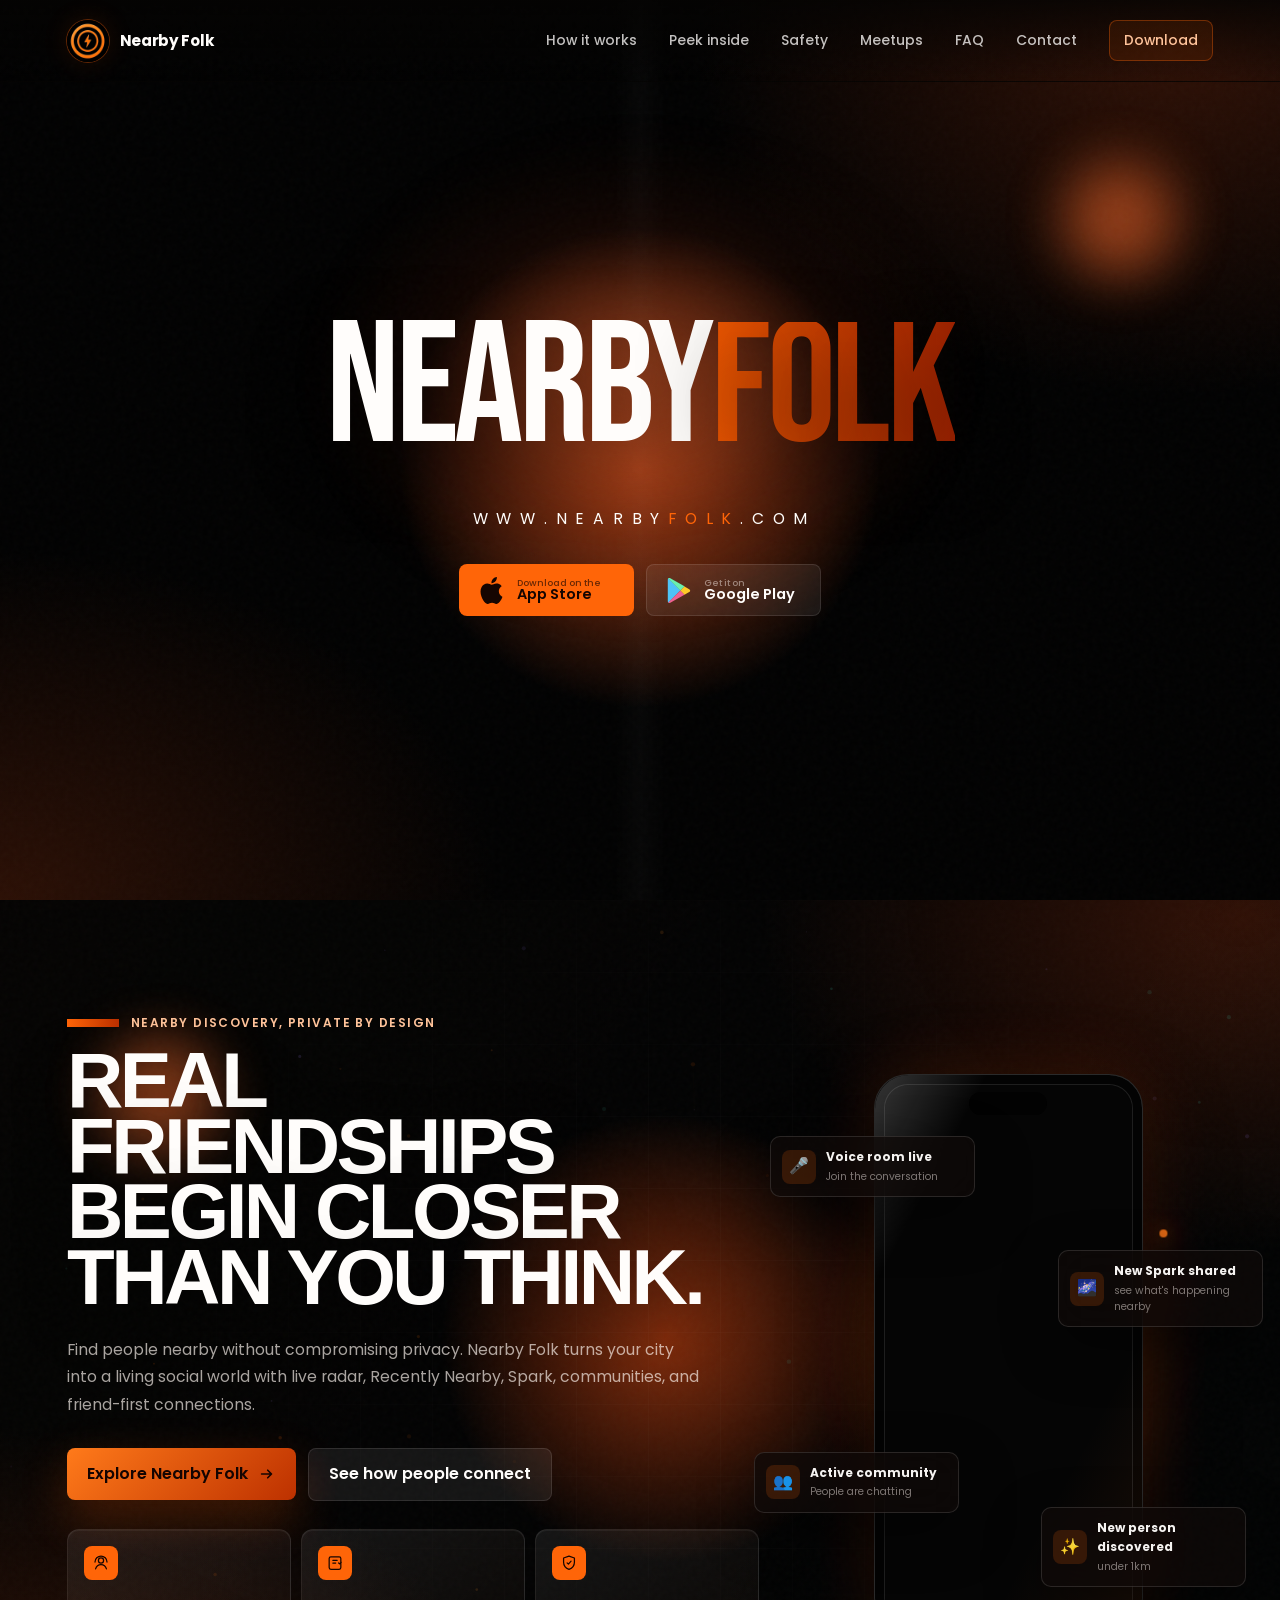
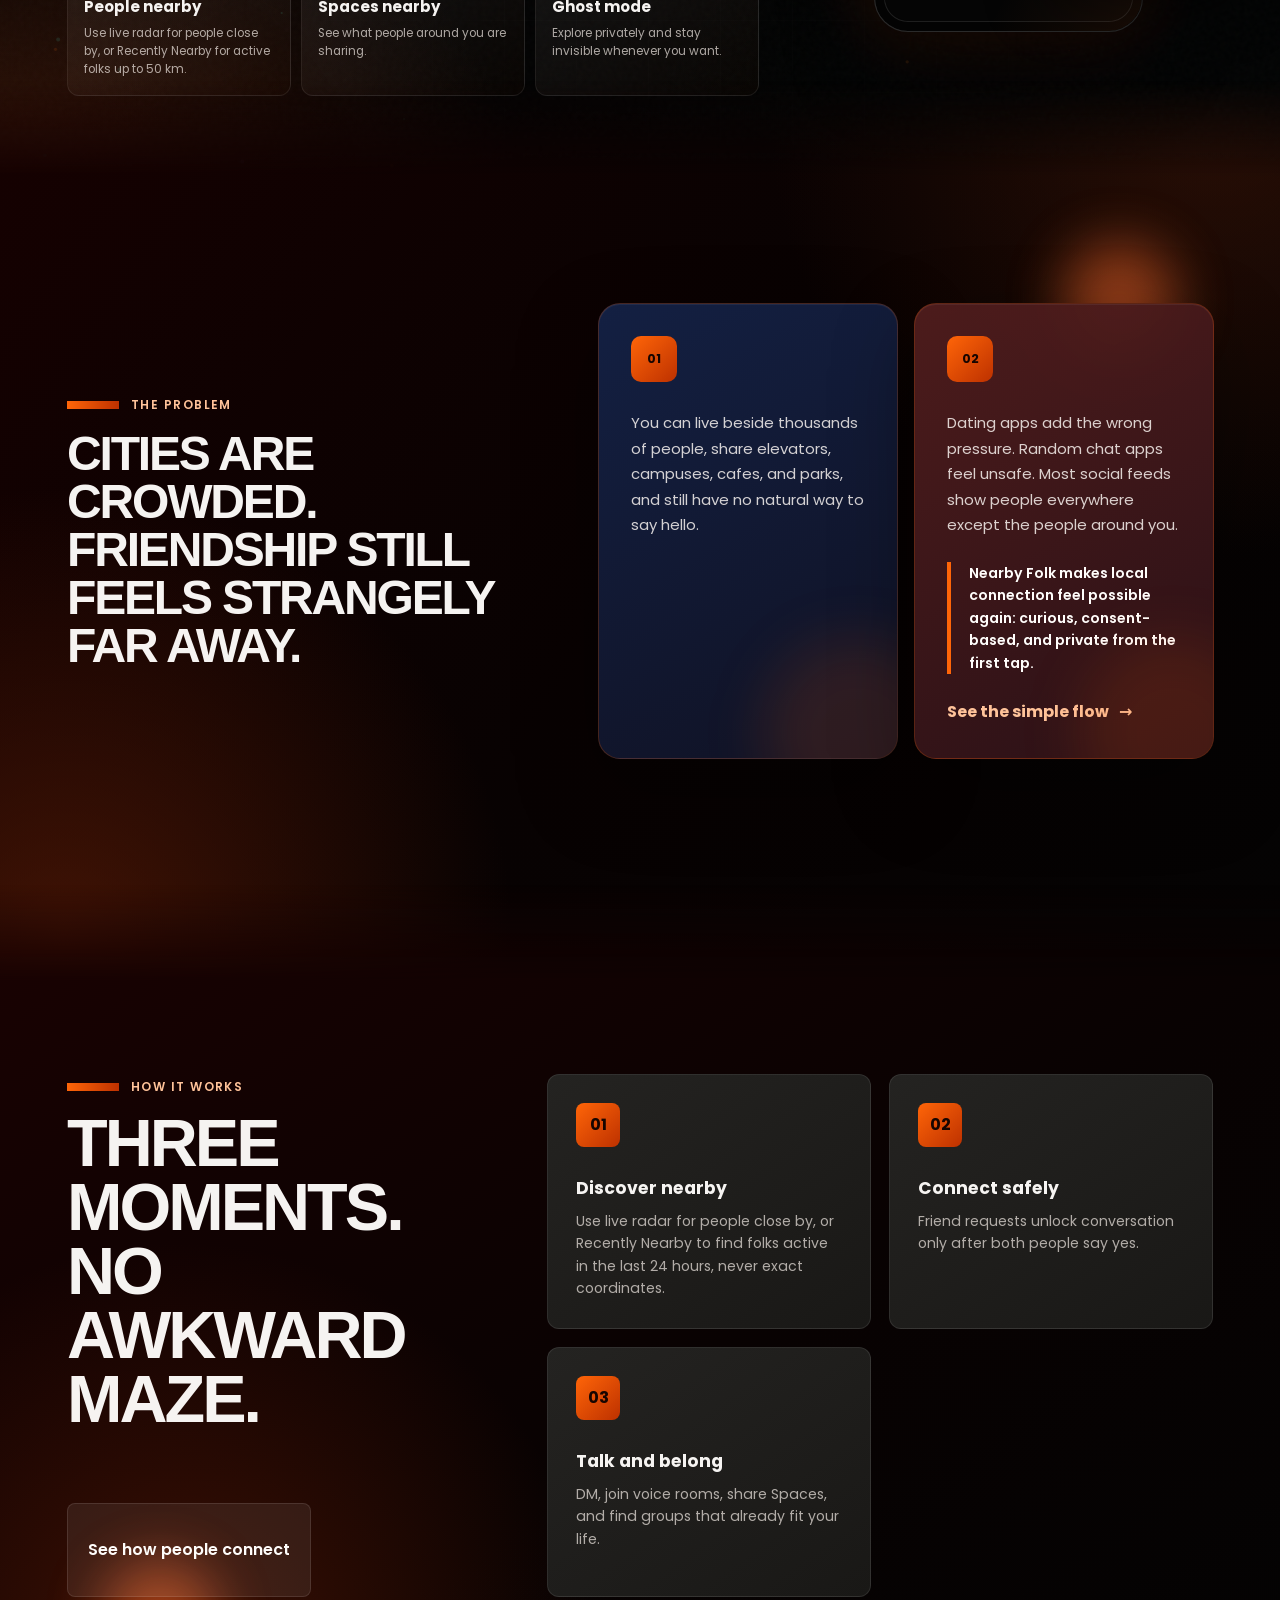
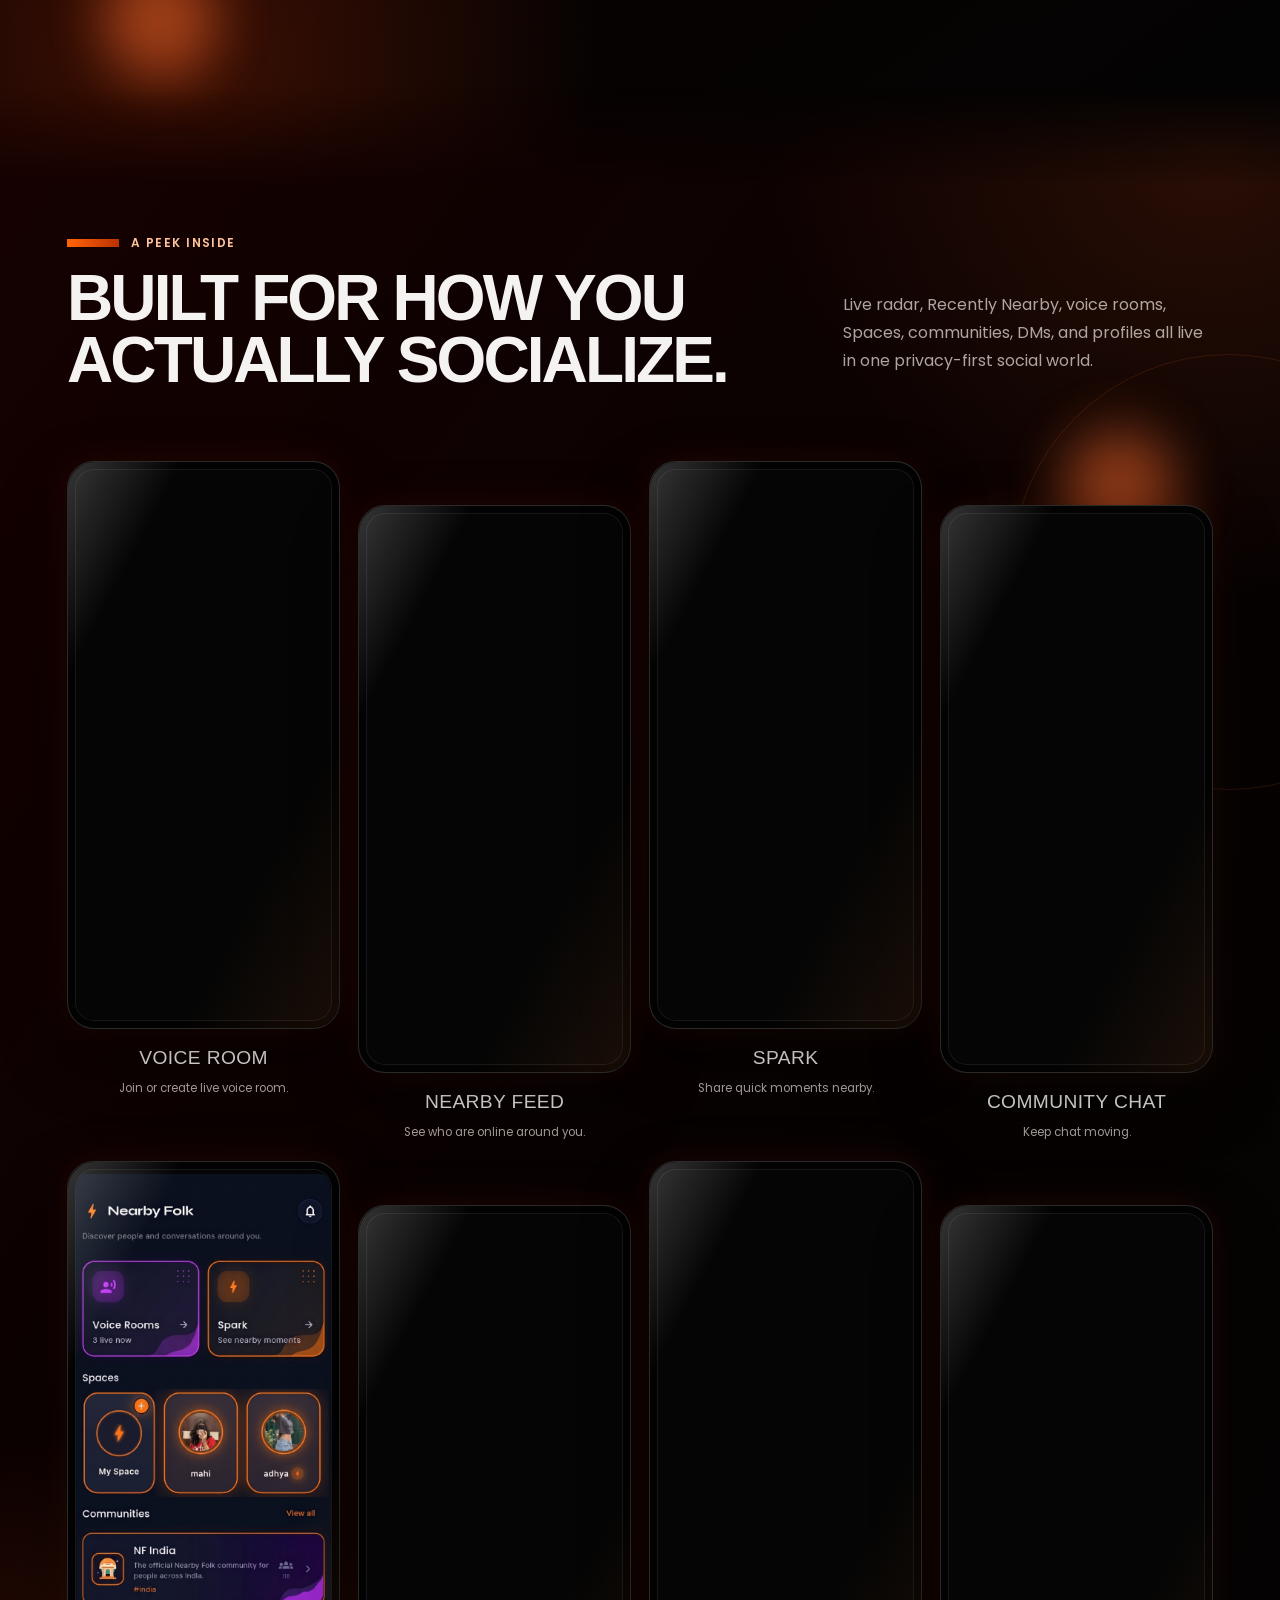
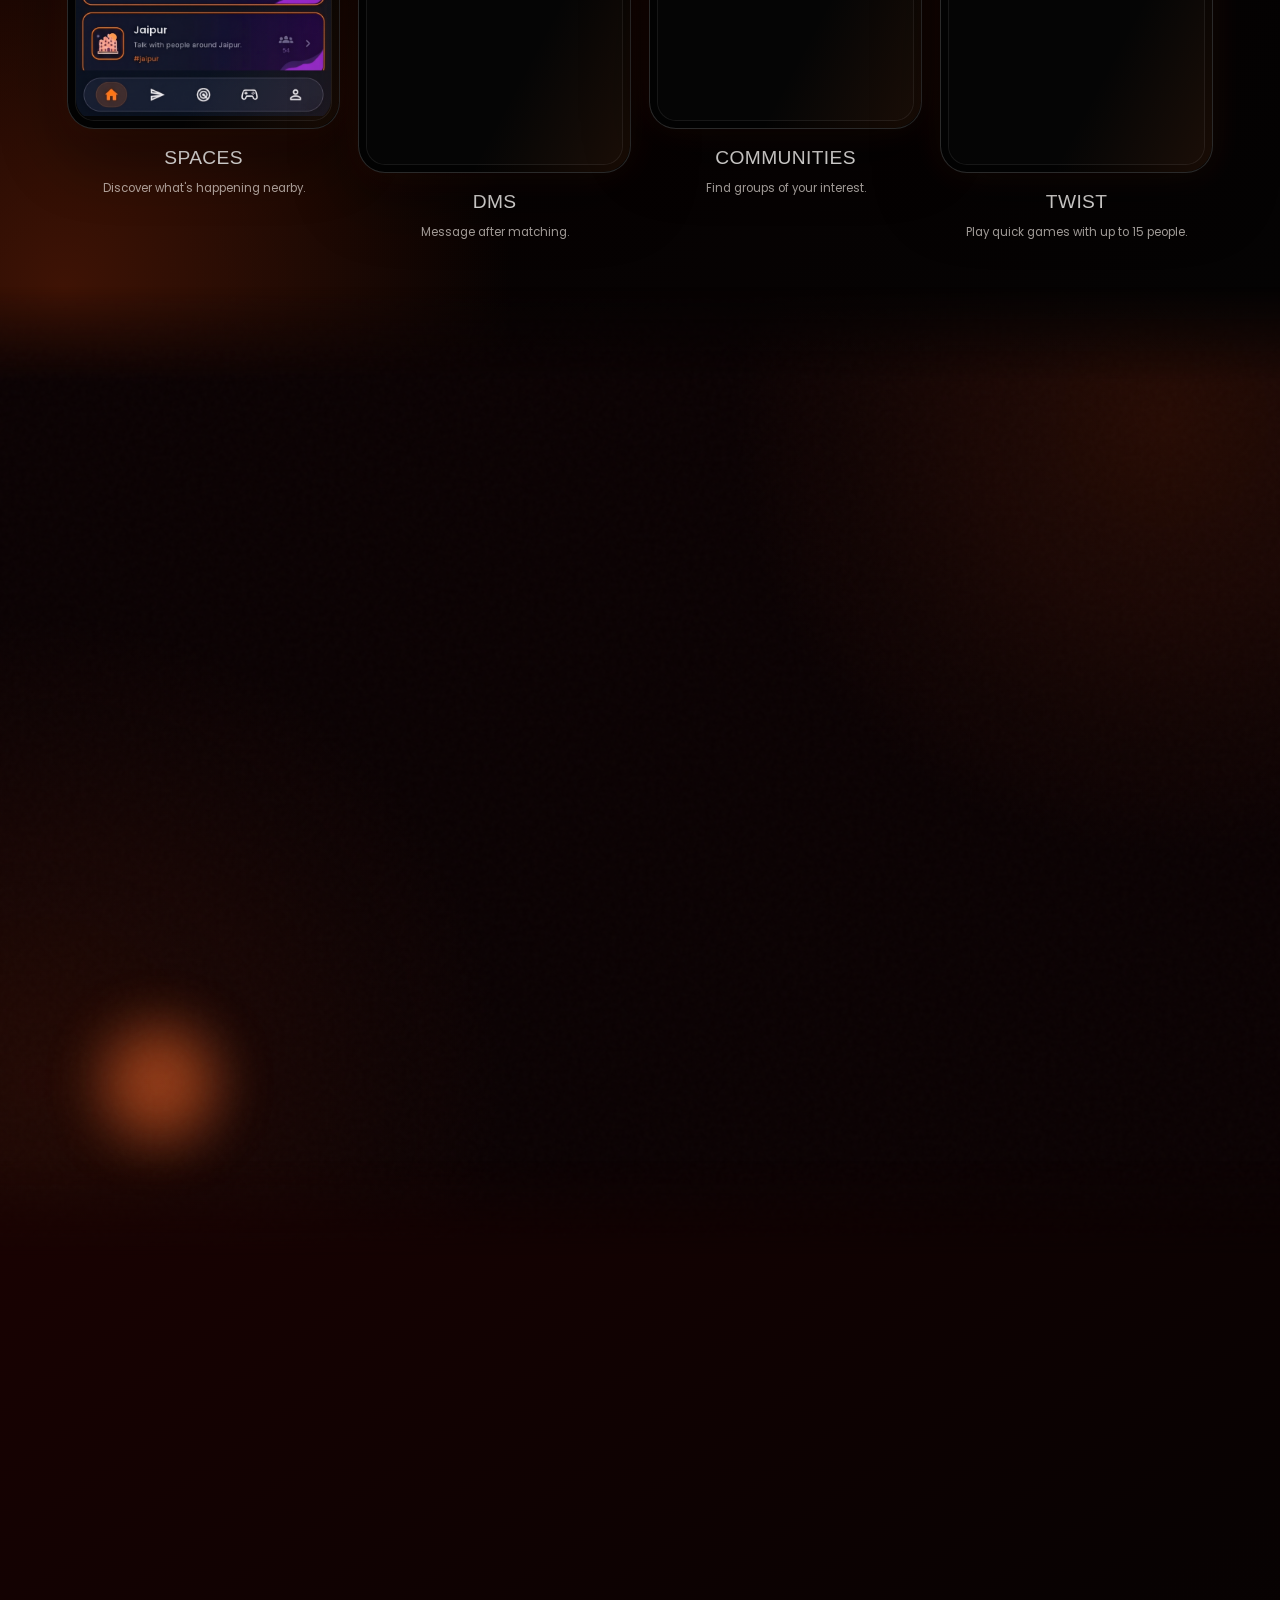
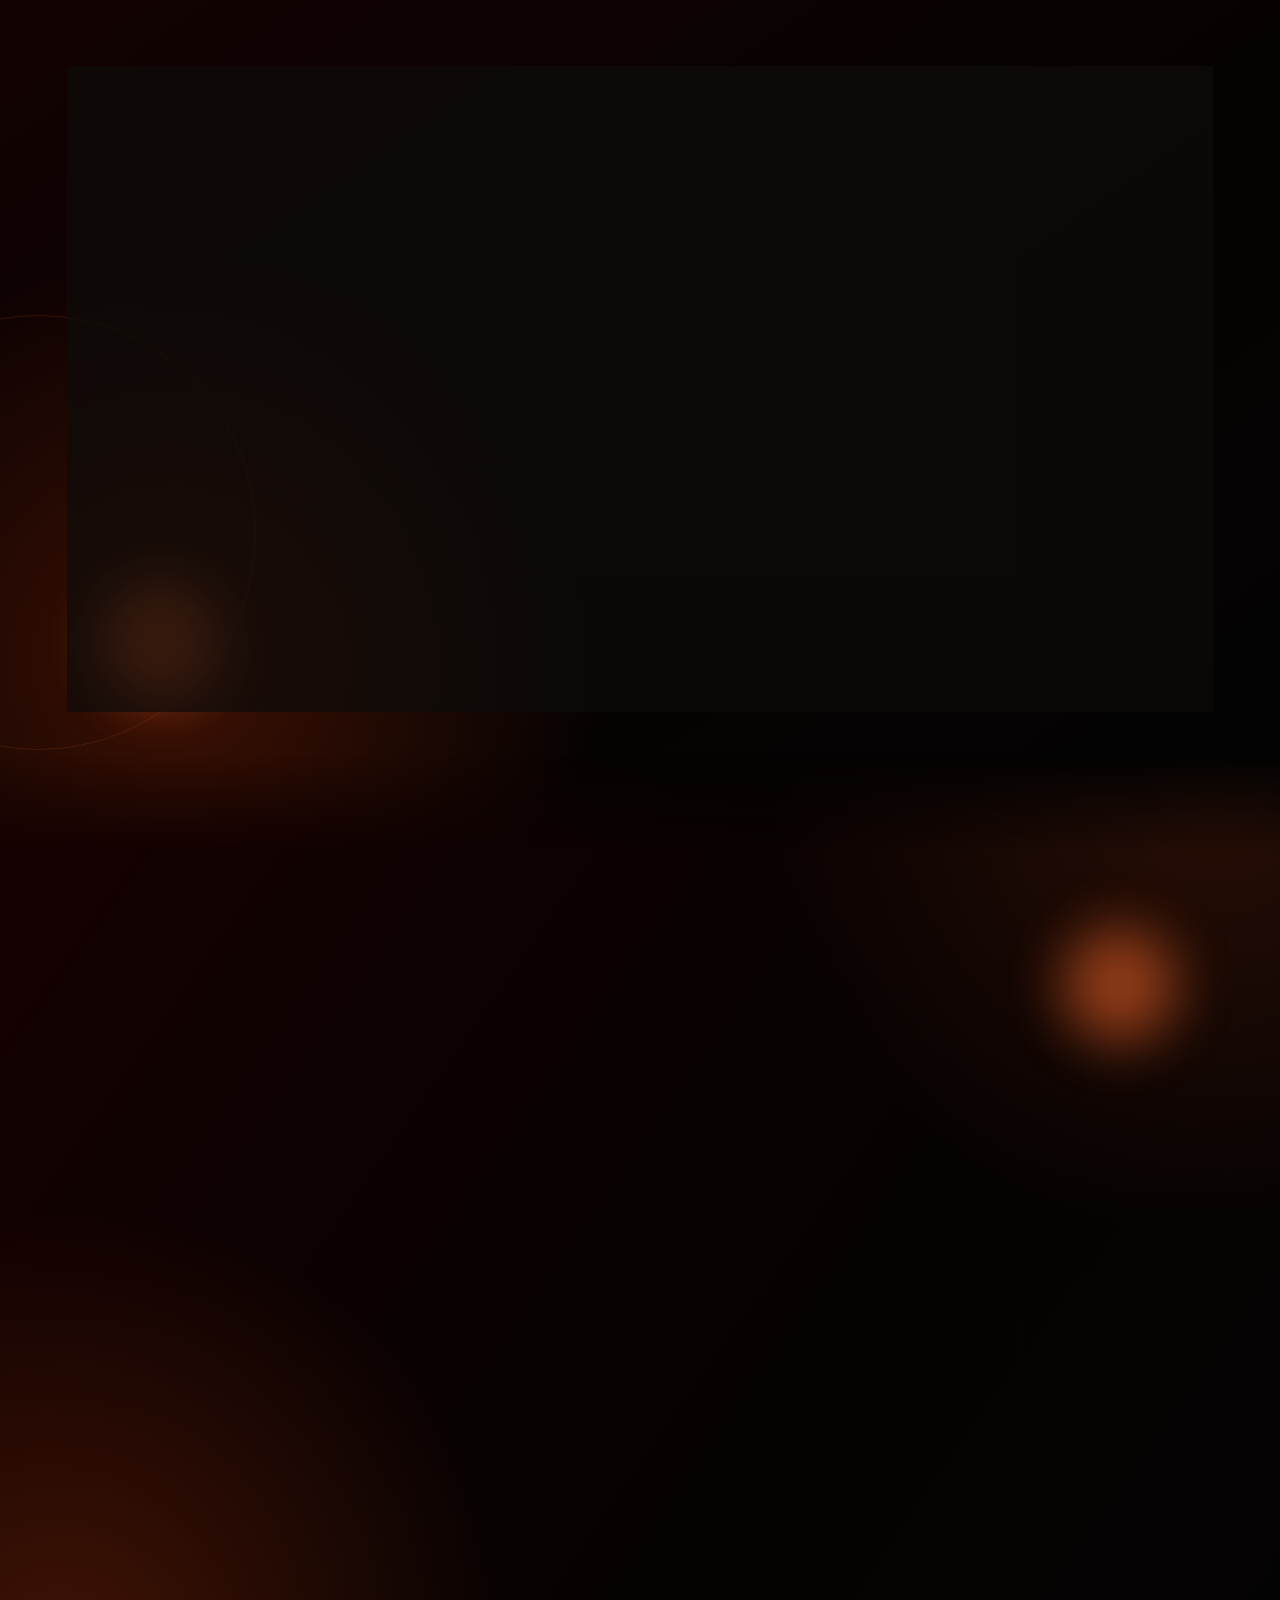
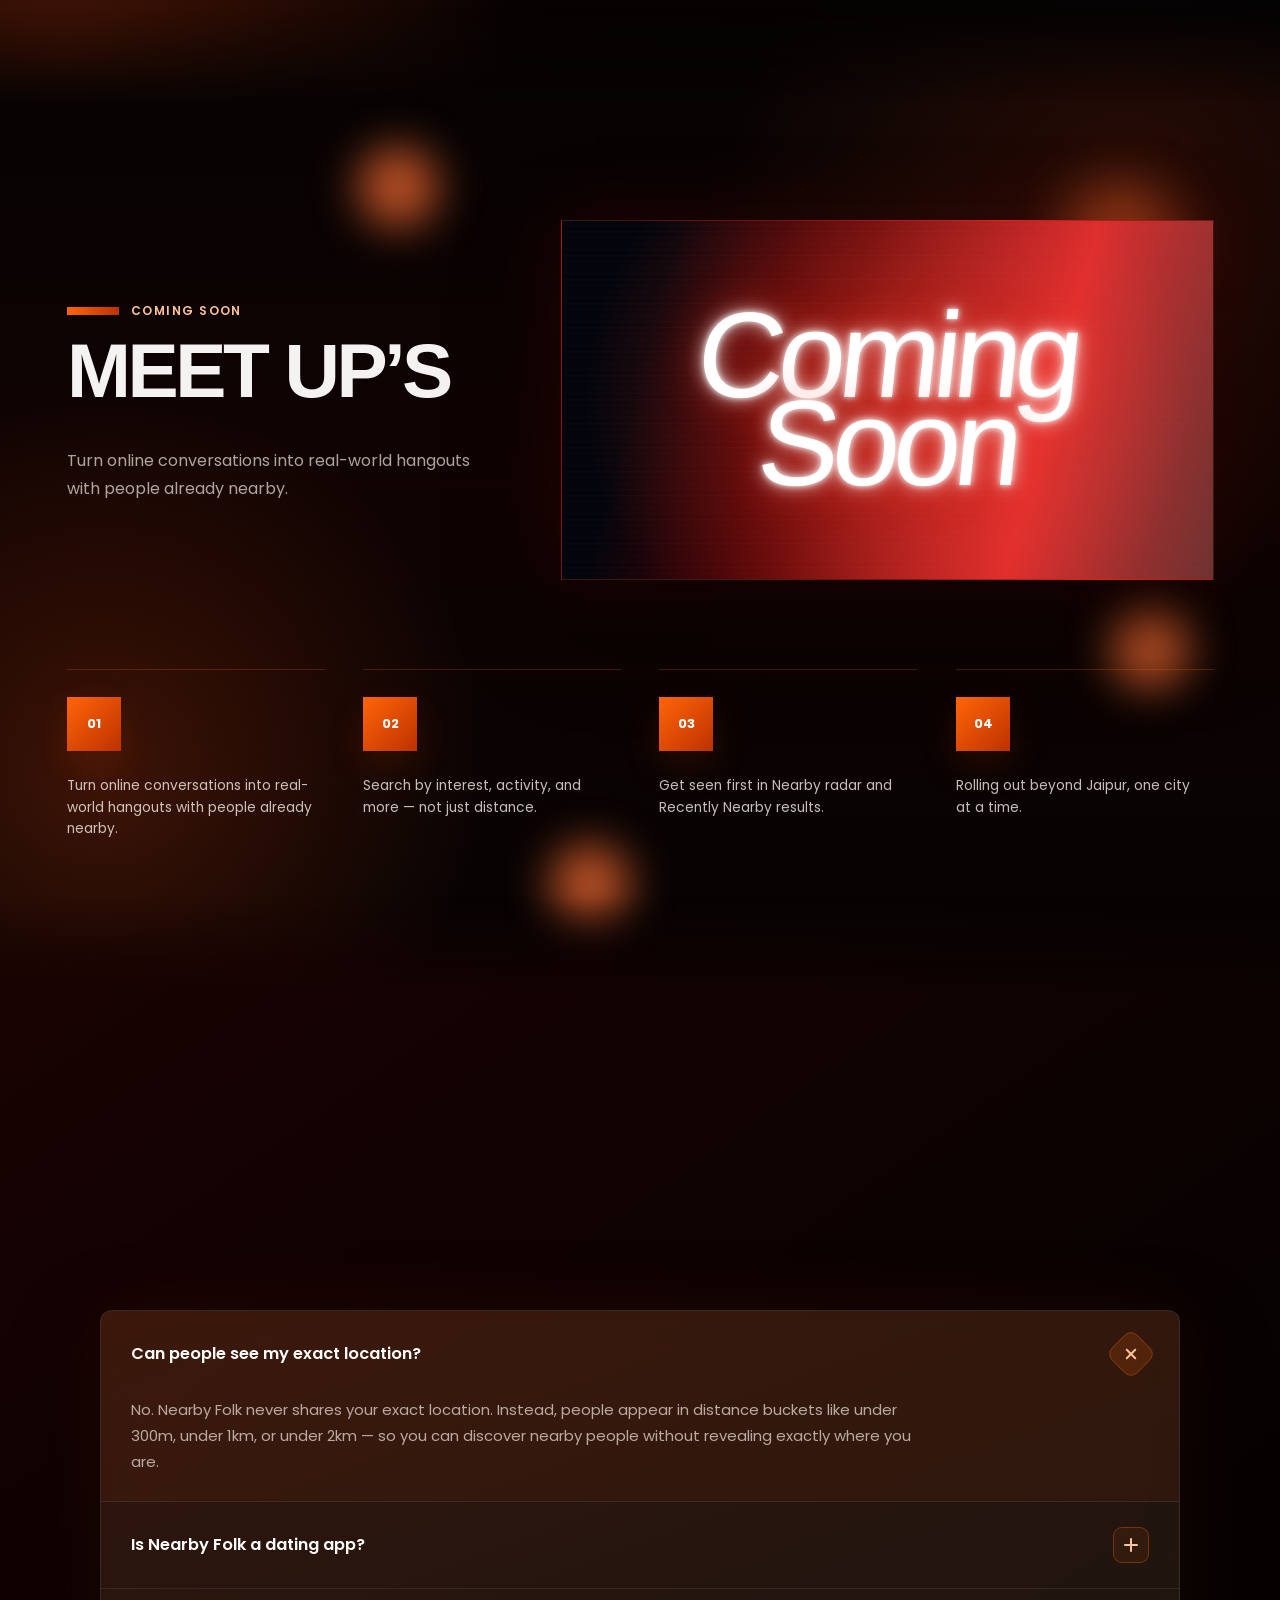
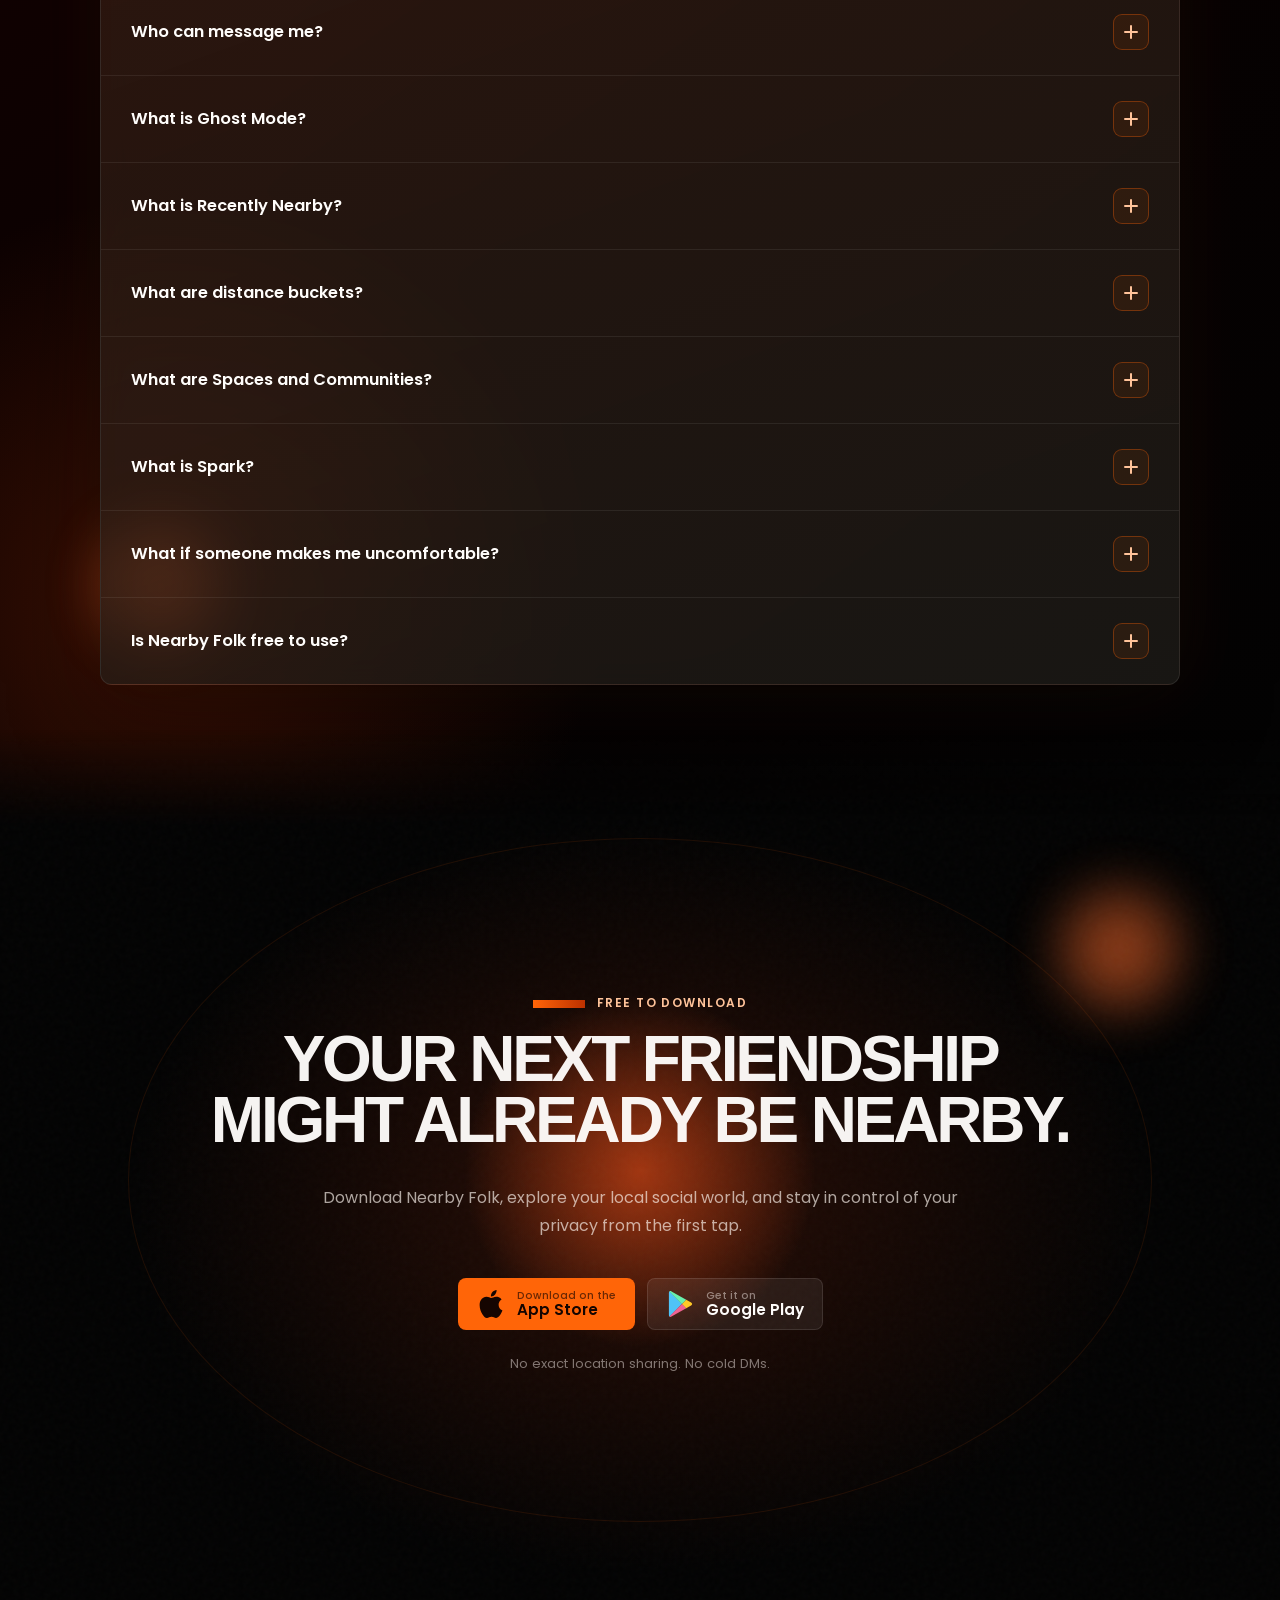
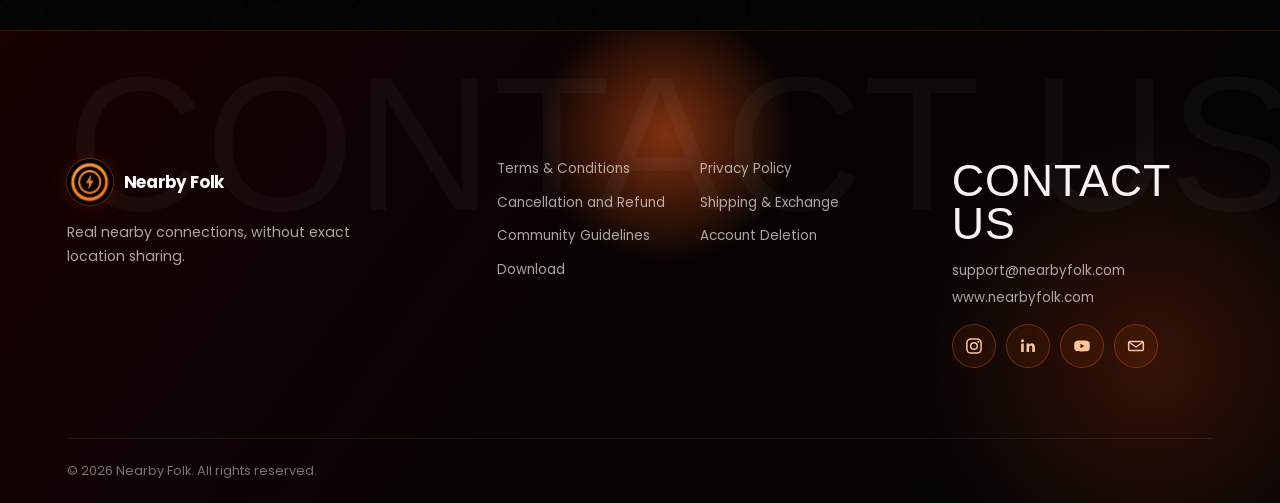
==== commit af4d12c3: "basic fixes" ====
--- a/index.html
+++ b/index.html
@@ -30,7 +30,7 @@
   <link href="https://fonts.googleapis.com/css2?family=Bebas+Neue&family=Syne:wght@500;600;700;800&display=swap"
     rel="stylesheet">
   <link rel="preload" href="media/nf-logo.png?v=20260602b" as="image">
-  <link rel="stylesheet" href="styles.css?v=20261016-hero-mobile">
+  <link rel="stylesheet" href="styles.css?v=20261020-mobile-features">
   <script type="application/ld+json">
   {
     "@context": "https://schema.org",
--- a/styles.css
+++ b/styles.css
@@ -281,6 +281,13 @@
   margin-top: -96px;
   -webkit-mask-image: linear-gradient(to bottom, transparent 0, #000 96px, #000 100%);
   mask-image: linear-gradient(to bottom, transparent 0, #000 96px, #000 100%);
+}
+
+/* The opening panel owns the first viewport before the next section begins. */
+.brand-intro + .hero {
+  margin-top: 0;
+  -webkit-mask-image: none;
+  mask-image: none;
 }
 
 main > section::after {
@@ -2691,6 +2698,13 @@
   .twist-more-games { justify-content: center; gap: 8px 20px; margin-top: 30px; padding: 20px 0; }
   .twist-more-games li { font-size: 0.65rem; letter-spacing: 0.12em; }
   .twist-more-games li::before { content: "•"; margin-right: 9px; }
+  .features .split-heading { grid-template-columns: minmax(0, 1fr); }
+  .features .split-heading > div { min-width: 0; }
+  .features .split-heading h2 {
+    font-size: clamp(2.45rem, 11vw, 3.1rem);
+    line-height: 0.98;
+    overflow-wrap: anywhere;
+  }
   .feature-grid { padding: 10px; }
   .feature-card { min-height: auto; }
   main > section:not(.brand-intro) {
@@ -2745,6 +2759,25 @@
   .final-cta .store-button { width: 100%; }
 }
 
+/* iPhone WebKit: show one complete phone per swipe without changing Android. */
+@media (max-width: 680px) {
+  @supports (-webkit-touch-callout: none) {
+    .peek .phone-gallery {
+      width: 100%;
+      margin-right: 0;
+      padding: 8px 0 30px;
+    }
+
+    .peek .showcase-phone {
+      width: 100%;
+      flex: 0 0 100%;
+    }
+
+    .peek .showcase-phone .phone-shell { width: min(100%, 218px); }
+    .peek .screenshot-screen img { object-fit: contain; }
+  }
+}
+
 @media (max-height: 520px) and (min-width: 431px) {
   .final-inner { padding-top: 22px; padding-bottom: 16px; }
   .final-inner .eyebrow { margin-bottom: 8px; }
@@ -2755,9 +2788,9 @@
 
 /* Desktop layout balance ------------------------------------------------- */
 @media (min-width: 921px) {
-  /* The opening brand panel follows the same desktop hierarchy as the hero. */
+  /* Keep the next section below the first screen on desktop. */
   .brand-intro {
-    min-height: clamp(660px, 78svh, 820px);
+    min-height: 100svh;
     padding-top: 102px;
     padding-bottom: 64px;
   }
